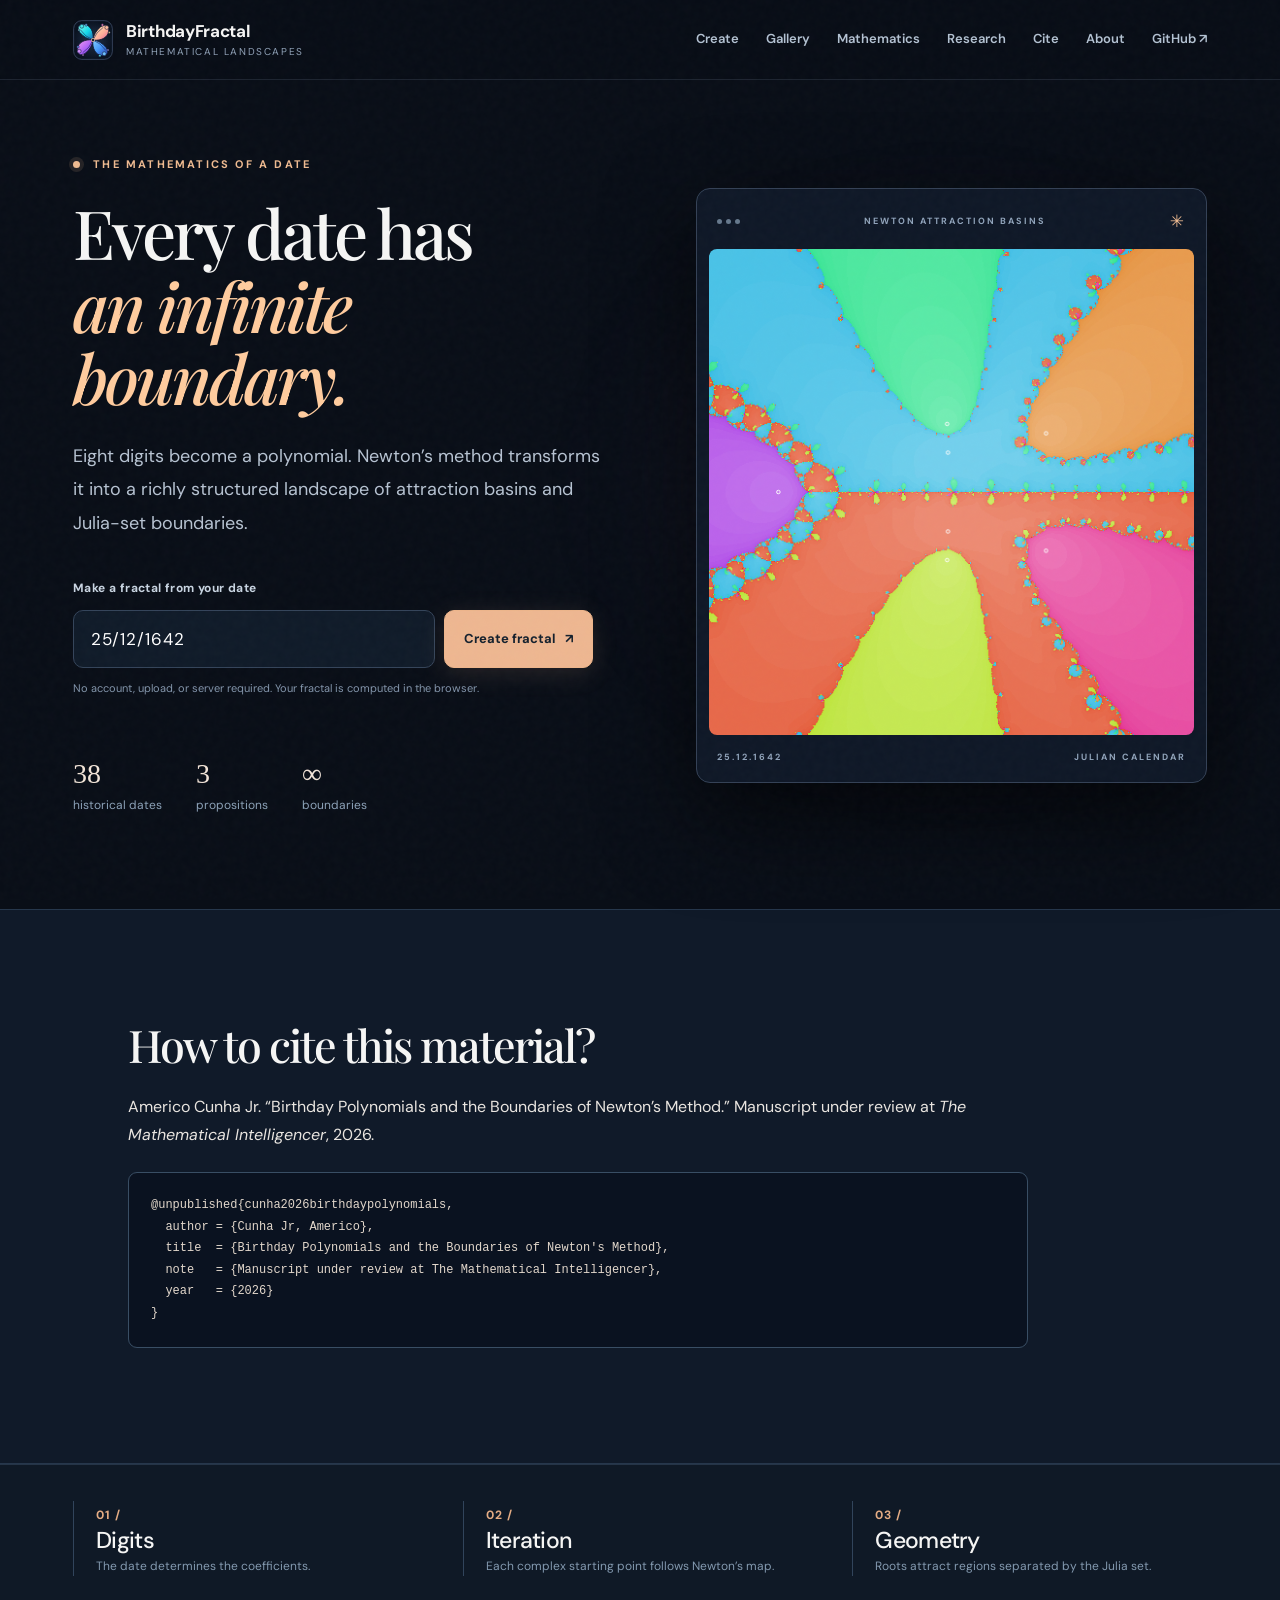
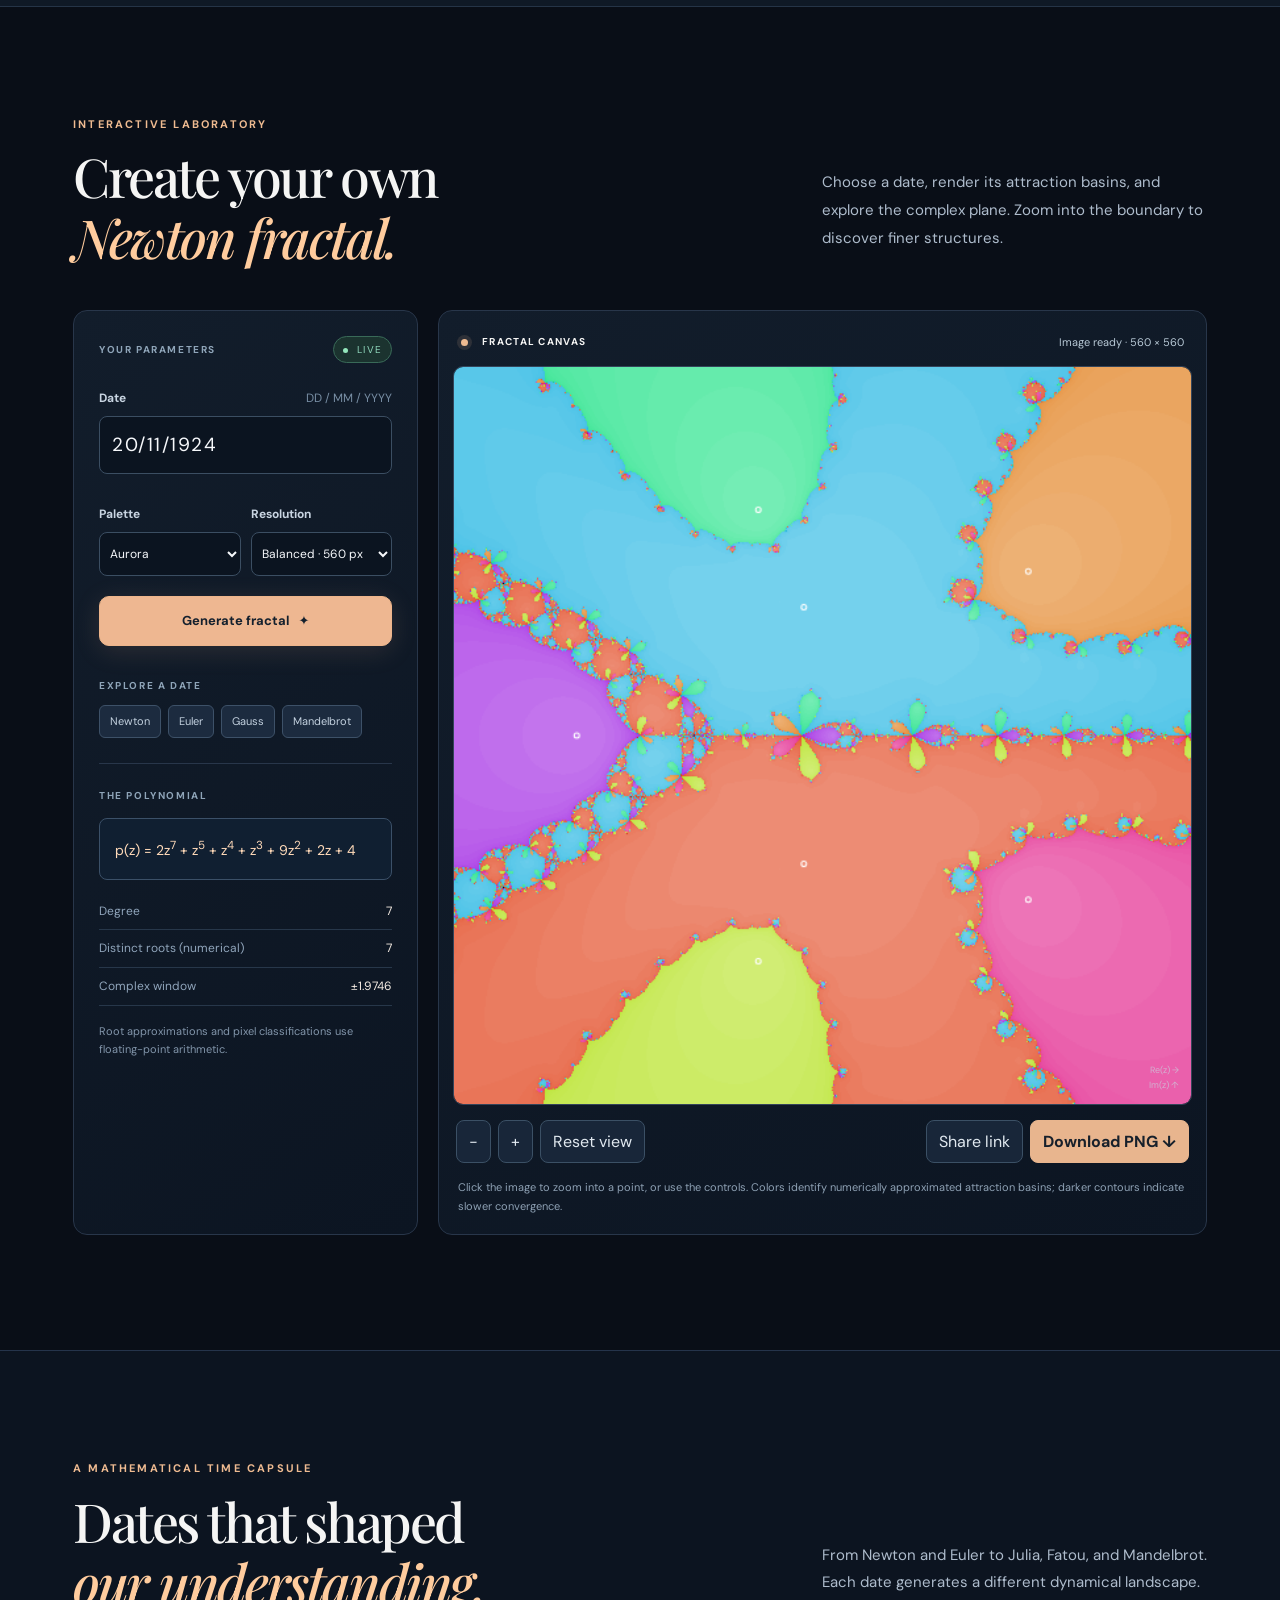
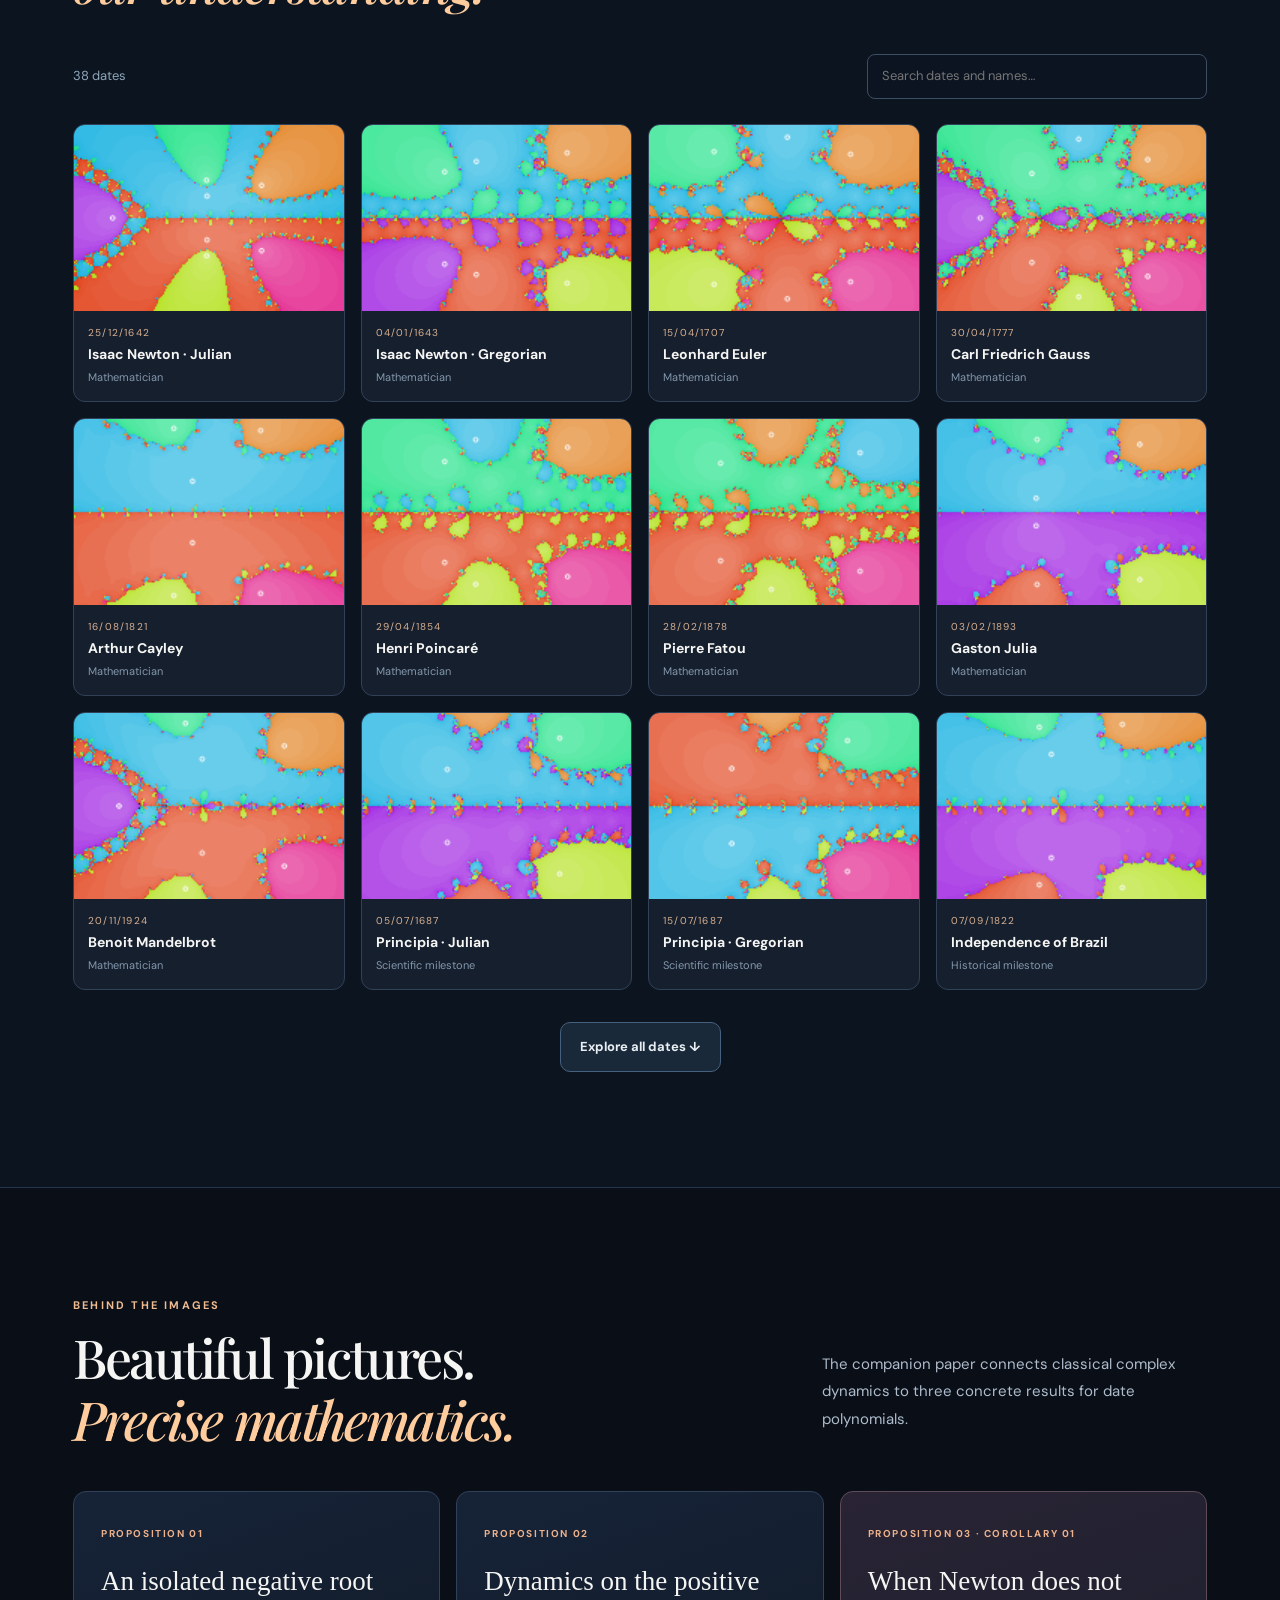
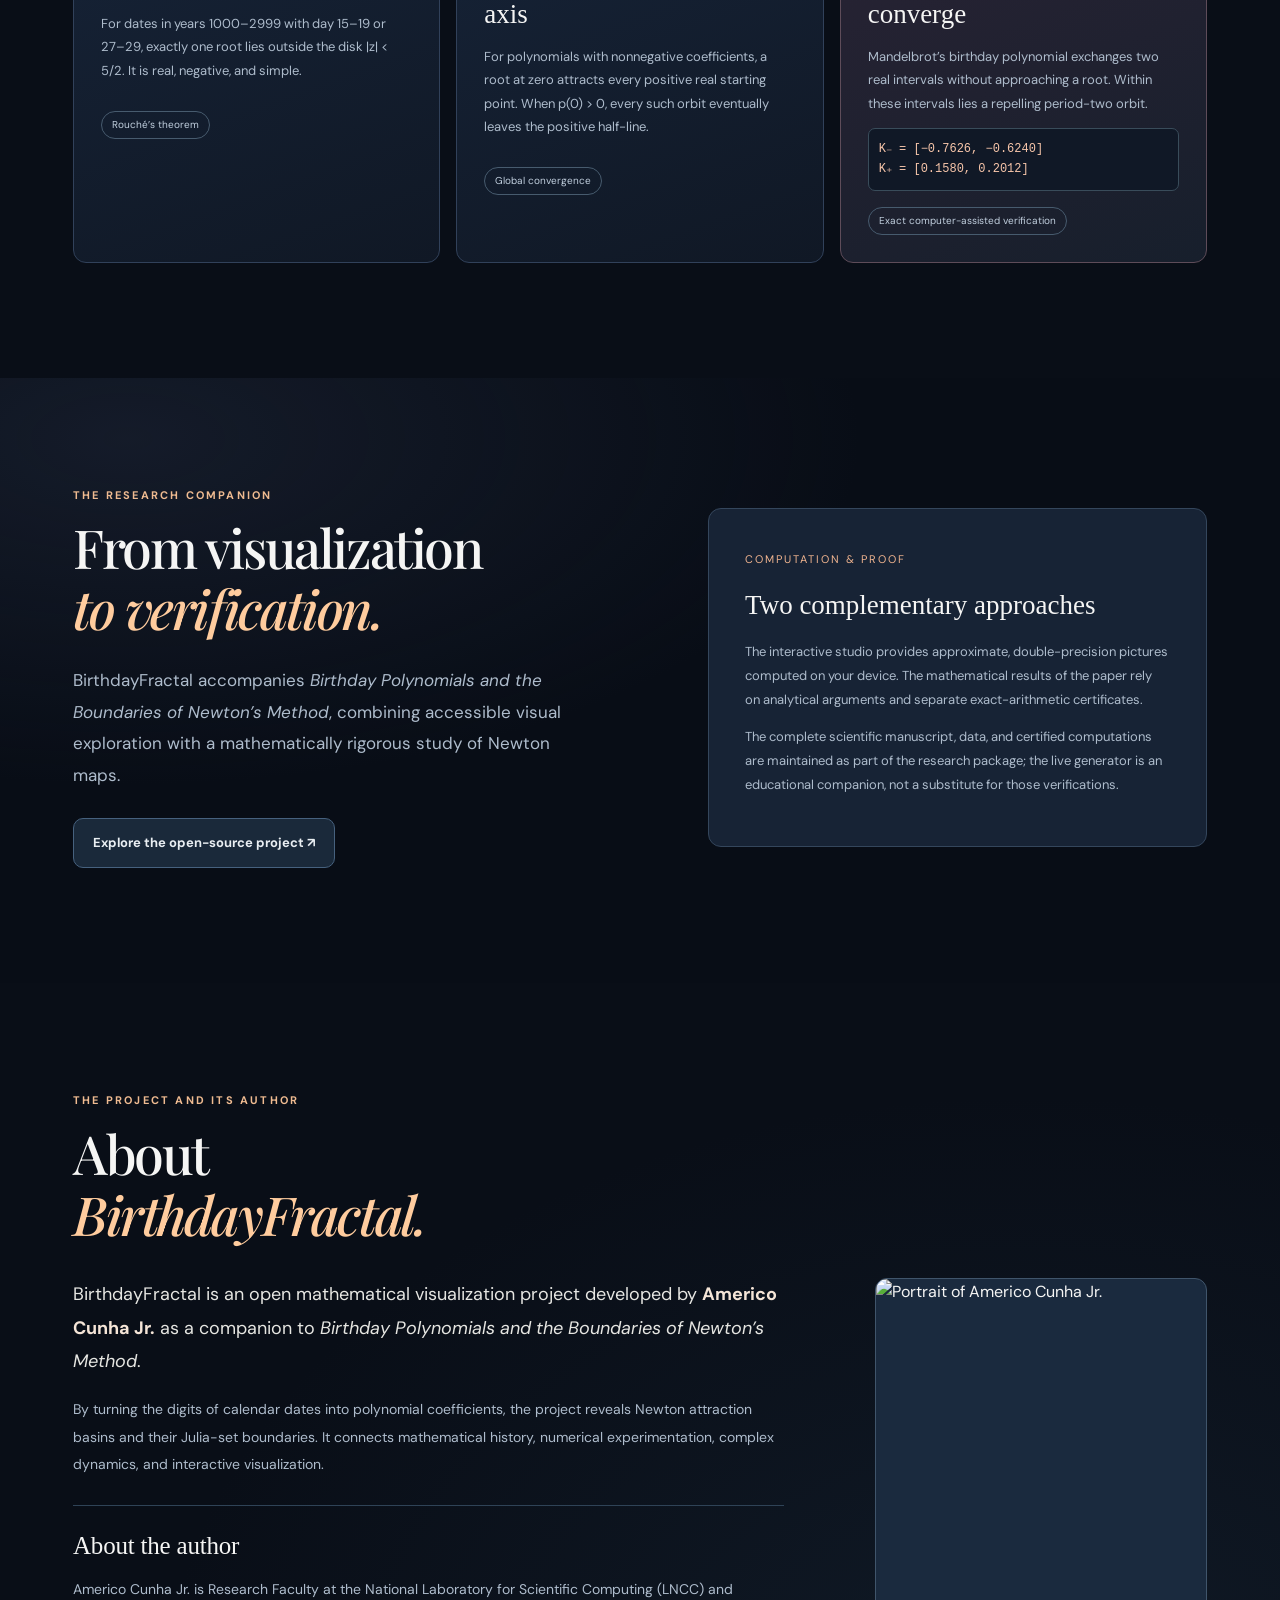
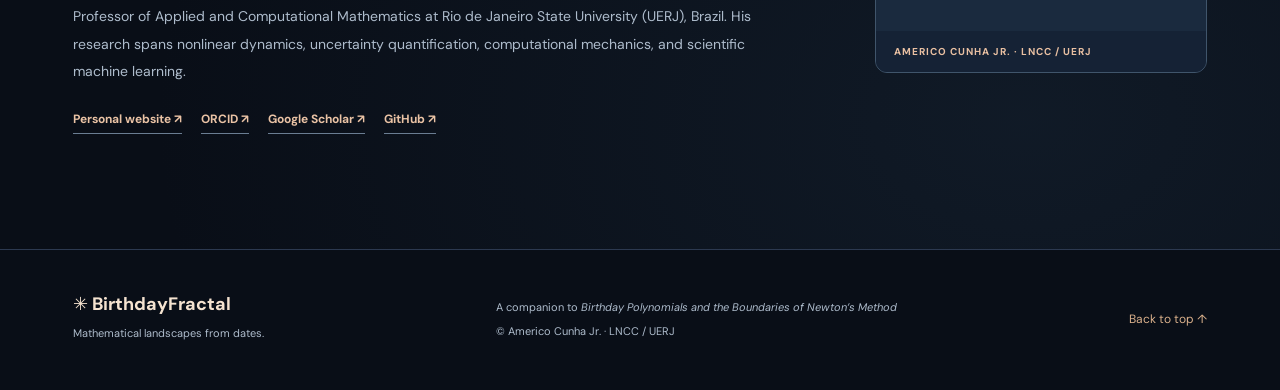
==== index.html @ e32fd0a2 "Simplify website citation to under-review manuscript and BibTeX" ====
<!doctype html>
<html lang="en"><head>
<meta charset="utf-8"><meta name="viewport" content="width=device-width,initial-scale=1">
<meta name="theme-color" content="#080d16"><meta name="description" content="Turn any date into a Newton fractal. Explore the mathematics of complex attraction basins.">
<title>BirthdayFractal — A mathematical landscape for every date</title>
<link rel="stylesheet" href="styles.css"><link rel="icon" href="favicon.svg?v=2" type="image/svg+xml">
</head><body>
<header class="site-header"><div class="container nav">
<a href="#home" class="logo"><span class="brand-symbol"><img src="favicon.svg" alt="" width="40" height="40"></span><span><strong>BirthdayFractal</strong><small>Mathematical landscapes</small></span></a>
<nav aria-label="Main navigation"><a href="#studio">Create</a><a href="#gallery">Gallery</a><a href="#mathematics">Mathematics</a><a href="#research">Research</a><a href="#cite">Cite</a><a href="#author">About</a><a href="https://github.com/americocunhajr/BirthdayFractal" target="_blank" rel="noopener">GitHub ↗</a></nav>
</div></header>
<main>
<section id="home" class="hero container">
<div class="hero-copy"><div class="eyebrow"><span class="spark"></span> THE MATHEMATICS OF A DATE</div>
<h1>Every date has<br><em>an infinite boundary.</em></h1>
<p class="intro">Eight digits become a polynomial. Newton’s method transforms it into a richly structured landscape of attraction basins and Julia-set boundaries.</p>
<form id="heroForm" class="hero-form"><label for="heroDate">Make a fractal from your date</label><div class="inputrow"><input id="heroDate" type="text" inputmode="numeric" maxlength="10" placeholder="DD/MM/YYYY" value="25/12/1642" required><button class="btn primary" type="submit">Create fractal <span aria-hidden="true">↗</span></button></div></form>
<p class="hero-notice">No account, upload, or server required. Your fractal is computed in the browser.</p>
<div class="hero-foot"><span><strong>38</strong> historical dates</span><span><strong>3</strong> propositions</span><span><strong>∞</strong> boundaries</span></div></div>
<div class="hero-visual"><div class="visual-frame"><div class="visual-top"><span class="three-dots"><i></i><i></i><i></i></span><span>NEWTON ATTRACTION BASINS</span><span class="orbit-icon">✳</span></div><canvas id="heroCanvas" width="500" height="500" aria-label="Newton fractal for 25 December 1642"></canvas><div class="visual-foot"><span>25.12.1642</span><span>JULIAN CALENDAR</span></div></div><div class="hero-halo"></div></div>
</section>
<section id="cite" class="section citation-section"><div class="container citation-container">
<h2>How to cite this material?</h2>
<p class="cite-lead">Americo Cunha Jr. “Birthday Polynomials and the Boundaries of Newton’s Method.” Manuscript under review at <cite>The Mathematical Intelligencer</cite>, 2026.</p>
<pre class="citation-code"><code>@unpublished{cunha2026birthdaypolynomials,
  author = {Cunha Jr, Americo},
  title  = {Birthday Polynomials and the Boundaries of Newton's Method},
  note   = {Manuscript under review at The Mathematical Intelligencer},
  year   = {2026}
}</code></pre>
</div></section>
<section class="numbers"><div class="container number-grid"><div><span>01 /</span><h2>Digits</h2><p>The date determines the coefficients.</p></div><div><span>02 /</span><h2>Iteration</h2><p>Each complex starting point follows Newton’s map.</p></div><div><span>03 /</span><h2>Geometry</h2><p>Roots attract regions separated by the Julia set.</p></div></div></section>
<section id="studio" class="section container"><div class="section-head"><div><p class="eyebrow">INTERACTIVE LABORATORY</p><h2>Create your own<br><em>Newton fractal.</em></h2></div><p>Choose a date, render its attraction basins, and explore the complex plane. Zoom into the boundary to discover finer structures.</p></div>
<div class="studio"><aside class="controls">
<div class="control-top"><span class="microtitle">YOUR PARAMETERS</span><span class="live-pill"><i></i> LIVE</span></div>
<form id="fractalForm"><label for="date">Date <span class="hint">DD / MM / YYYY</span></label><input id="date" name="date" type="text" inputmode="numeric" maxlength="10" value="20/11/1924" required>
<p id="dateError" class="form-error" role="alert" aria-live="polite"></p>
<div class="field-pair"><div><label for="palette">Palette</label><select id="palette"><option value="aurora">Aurora</option><option value="ember">Ember</option><option value="glacier">Glacier</option><option value="spectrum">Spectrum</option></select></div><div><label for="resolution">Resolution</label><select id="resolution"><option value="384">Quick · 384 px</option><option value="560" selected>Balanced · 560 px</option><option value="800">Fine · 800 px</option></select></div></div>
<button type="submit" class="btn primary full" id="generate">Generate fractal <span aria-hidden="true">✦</span></button></form>
<div class="quickdates"><p class="microtitle">EXPLORE A DATE</p><div class="chips"><button data-preset="25/12/1642">Newton</button><button data-preset="15/04/1707">Euler</button><button data-preset="30/04/1777">Gauss</button><button data-preset="20/11/1924">Mandelbrot</button></div></div>
<div class="parameters"><p class="microtitle">THE POLYNOMIAL</p><div id="polynomial" class="poly" aria-live="polite">p(z) = …</div><dl><div><dt>Degree</dt><dd id="degree">—</dd></div><div><dt>Distinct roots (numerical)</dt><dd id="rootCount">—</dd></div><div><dt>Complex window</dt><dd id="windowLabel">—</dd></div></dl><p class="small-label">Root approximations and pixel classifications use floating-point arithmetic.</p></div></aside>
<div class="render-side"><div class="render-toolbar"><div><span class="render-mark"></span><strong>FRACTAL CANVAS</strong></div><span id="renderStatus" role="status">Preparing image…</span></div><div class="canvas-wrap"><canvas id="fractalCanvas" width="560" height="560" aria-label="Interactive Newton fractal; click to zoom" tabindex="0"></canvas><div class="canvas-corner">Re(z) →<br>Im(z) ↑</div></div>
<div class="canvas-actions"><div><button id="zoomOut" class="action" type="button" title="Zoom out">−</button><button id="zoomIn" class="action" type="button" title="Zoom in">+</button><button id="resetView" class="action wide" type="button">Reset view</button></div><div><button id="copyLink" class="action wide" type="button">Share link</button><button id="download" class="action download" type="button">Download PNG ↓</button></div></div>
<p class="canvas-caption">Click the image to zoom into a point, or use the controls. Colors identify numerically approximated attraction basins; darker contours indicate slower convergence.</p></div></div></section>
<section id="gallery" class="section gallery-section"><div class="container"><div class="section-head"><div><p class="eyebrow">A MATHEMATICAL TIME CAPSULE</p><h2>Dates that shaped<br><em>our understanding.</em></h2></div><p>From Newton and Euler to Julia, Fatou, and Mandelbrot. Each date generates a different dynamical landscape.</p></div><div class="gallery-head"><span id="galleryCount">38 dates</span><input id="gallerySearch" type="search" placeholder="Search dates and names…" aria-label="Search gallery"></div><div id="galleryGrid" class="gallery-grid"></div><div class="center"><button class="btn outline" id="showAll" type="button">Explore all dates ↓</button></div></div></section>
<section id="mathematics" class="section container"><div class="section-head"><div><p class="eyebrow">BEHIND THE IMAGES</p><h2>Beautiful pictures.<br><em>Precise mathematics.</em></h2></div><p>The companion paper connects classical complex dynamics to three concrete results for date polynomials.</p></div>
<div class="math-grid"><article class="math-card"><span class="card-number">PROPOSITION 01</span><h3>An isolated negative root</h3><p>For dates in years 1000–2999 with day 15–19 or 27–29, exactly one root lies outside the disk |z| &lt; 5/2. It is real, negative, and simple.</p><span class="math-tag">Rouché’s theorem</span></article><article class="math-card"><span class="card-number">PROPOSITION 02</span><h3>Dynamics on the positive axis</h3><p>For polynomials with nonnegative coefficients, a root at zero attracts every positive real starting point. When p(0) &gt; 0, every such orbit eventually leaves the positive half-line.</p><span class="math-tag">Global convergence</span></article><article class="math-card emphasis"><span class="card-number">PROPOSITION 03 · COROLLARY 01</span><h3>When Newton does not converge</h3><p>Mandelbrot’s birthday polynomial exchanges two real intervals without approaching a root. Within these intervals lies a repelling period-two orbit.</p><div class="intervals">K₋ = [−0.7626, −0.6240]<br>K₊ = [0.1580, 0.2012]</div><span class="math-tag">Exact computer-assisted verification</span></article></div></section>
<section id="research" class="section research-section"><div class="container research-grid"><div><p class="eyebrow">THE RESEARCH COMPANION</p><h2>From visualization<br><em>to verification.</em></h2><p class="research-lead">BirthdayFractal accompanies <cite>Birthday Polynomials and the Boundaries of Newton’s Method</cite>, combining accessible visual exploration with a mathematically rigorous study of Newton maps.</p><a class="btn outline" href="https://github.com/americocunhajr/BirthdayFractal" target="_blank" rel="noopener">Explore the open-source project ↗</a></div><div class="research-note"><span>COMPUTATION & PROOF</span><h3>Two complementary approaches</h3><p>The interactive studio provides approximate, double-precision pictures computed on your device. The mathematical results of the paper rely on analytical arguments and separate exact-arithmetic certificates.</p><p>The complete scientific manuscript, data, and certified computations are maintained as part of the research package; the live generator is an educational companion, not a substitute for those verifications.</p></div></div></section>


<section id="author" class="section about-section"><div class="container">
<p class="eyebrow">THE PROJECT AND ITS AUTHOR</p><h2>About<br><em>BirthdayFractal.</em></h2>
<div class="about-layout"><div class="about-text">
<p class="about-lead">BirthdayFractal is an open mathematical visualization project developed by <strong>Americo Cunha Jr.</strong> as a companion to <cite>Birthday Polynomials and the Boundaries of Newton’s Method</cite>.</p>
<p>By turning the digits of calendar dates into polynomial coefficients, the project reveals Newton attraction basins and their Julia-set boundaries. It connects mathematical history, numerical experimentation, complex dynamics, and interactive visualization.</p>
<div class="about-divider"></div><h3>About the author</h3>
<p>Americo Cunha Jr. is Research Faculty at the National Laboratory for Scientific Computing (LNCC) and Professor of Applied and Computational Mathematics at Rio de Janeiro State University (UERJ), Brazil. His research spans nonlinear dynamics, uncertainty quantification, computational mechanics, and scientific machine learning.</p>
<nav class="about-links" aria-label="Academic profiles">
<a href="https://americocunha.org/" target="_blank" rel="noopener">Personal website ↗</a>
<a href="https://orcid.org/0000-0002-8342-0363" target="_blank" rel="noopener">ORCID ↗</a>
<a href="https://scholar.google.com/citations?user=4r36RpoAAAAJ" target="_blank" rel="noopener">Google Scholar ↗</a>
<a href="https://github.com/americocunhajr" target="_blank" rel="noopener">GitHub ↗</a>
</nav></div>
<aside class="about-portrait"><img src="https://americocunha.org/images/americo.jpg" width="460" height="490" loading="lazy" alt="Portrait of Americo Cunha Jr."><span>AMERICO CUNHA JR. · LNCC / UERJ</span></aside>
</div></div></section>
</main><footer><div class="container footer-grid"><div><div class="footer-logo">✳ BirthdayFractal</div><p>Mathematical landscapes from dates.</p></div><div><p>A companion to <cite>Birthday Polynomials and the Boundaries of Newton’s Method</cite></p><p>© Americo Cunha Jr. · LNCC / UERJ</p></div><a href="#home" class="back-to-top">Back to top ↑</a></div></footer>
<script src="app.js" defer></script></body></html>
---- styles.css ----
@import url('https://fonts.googleapis.com/css2?family=DM+Sans:wght@400;500;600;700&family=Playfair+Display:ital,wght@0,500;0,600;1,500&display=swap');
:root{color-scheme:dark;--bg:#090e17;--panel:#101927;--panel2:#131f30;--text:#f5f5f4;--soft:#aebccc;--muted:#778a9c;--line:#28364a;--accent:#efbb91;--jade:#a0dccd}*{box-sizing:border-box}html{scroll-behavior:smooth;scroll-padding-top:85px}body{margin:0;background:var(--bg);color:var(--text);font-family:'DM Sans',system-ui,-apple-system,sans-serif;line-height:1.57}body:before{content:'';position:fixed;inset:0;pointer-events:none;opacity:.12;background-image:url("data:image/svg+xml,%3Csvg viewBox='0 0 180 180' xmlns='http://www.w3.org/2000/svg'%3E%3Cfilter id='n'%3E%3CfeTurbulence type='fractalNoise' baseFrequency='.7' numOctaves='3' stitchTiles='stitch'/%3E%3C/filter%3E%3Crect width='100%25' height='100%25' filter='url(%23n)' opacity='.2'/%3E%3C/svg%3E");z-index:10}a{color:inherit;text-decoration:none}button,input,select{font:inherit}button{cursor:pointer}button:focus-visible,a:focus-visible,input:focus-visible,select:focus-visible,canvas:focus-visible{outline:2px solid var(--accent);outline-offset:3px}.container{max-width:1190px;margin:auto;padding:0 28px}.site-header{position:sticky;top:0;z-index:9;border-bottom:1px solid rgba(169,196,220,.13);background:rgba(9,14,23,.92);backdrop-filter:blur(16px)}.nav{height:79px;display:flex;align-items:center;justify-content:space-between;gap:30px}.logo{display:flex;align-items:center;gap:13px;line-height:1.2}.logo strong{font-size:17px;letter-spacing:-.3px}.logo small{display:block;font-size:10px;text-transform:uppercase;letter-spacing:1.6px;color:#90a2b7;margin-top:5px}.brand-symbol{display:grid;place-items:center;width:39px;height:39px;border:1px solid #516073;border-radius:10px;color:var(--accent);font-family:Georgia,serif;font-size:29px;font-weight:700;background:#192436}.nav nav{display:flex;gap:27px;font-size:13px;font-weight:600;color:#b4c3d3}.nav nav a:hover,.back-to-top:hover{color:var(--accent)}h1,h2,h3,p{margin-top:0}h1,h2{font-family:'Playfair Display',Georgia,serif;font-weight:500;letter-spacing:-.045em}h1{font-size:clamp(3.45rem,5.3vw,5.8rem);line-height:1.07;margin:23px 0 26px}h2{font-size:clamp(2.5rem,4.2vw,4.35rem);line-height:1.14;margin:12px 0 0}h1 em,h2 em{font-weight:500;color:#ffcc9e}p{color:var(--soft)}.eyebrow{font-size:11px;letter-spacing:2.2px;font-weight:700;color:var(--accent)}.spark,.render-mark{display:inline-block;background:var(--accent);height:7px;width:7px;border-radius:50%;margin-right:8px;box-shadow:0 0 0 4px rgba(239,187,145,.12)}.hero{display:grid;grid-template-columns:1.02fr .98fr;gap:8%;align-items:center;min-height:715px;padding-top:76px;padding-bottom:95px}.hero-copy{position:relative;z-index:2}.intro{max-width:550px;font-size:18px;line-height:1.85;color:#b7c3d2}.hero-form{margin-top:39px;max-width:520px}.hero-form label{display:block;font-size:12px;font-weight:700;letter-spacing:.4px;margin-bottom:12px}.inputrow{display:flex;gap:9px}.inputrow input{flex:1;min-width:0;background:#101b29;border:1px solid #34445a;border-radius:10px;padding:15px 17px;color:white;letter-spacing:1px;font-size:17px}.btn{display:inline-flex;align-items:center;justify-content:center;gap:10px;border-radius:10px;padding:14px 19px;border:1px solid #5b7188;font-weight:700;font-size:13px;transition:transform .15s,background .15s}.btn:hover{transform:translateY(-2px)}.primary{background:#eeb791;color:#14202d;border-color:#edb58b;box-shadow:0 5px 27px #eeb79122}.primary:hover{background:#ffd0ad}.outline{background:#1a293a;color:#e9eef2;border-color:#46617e}.outline:hover{background:#253a50}.hero-notice{font-size:11px;margin-top:12px;color:#8395ab}.hero-foot{display:flex;gap:34px;margin-top:54px;color:#8ca2b8;font-size:12px}.hero-foot strong{display:block;font-family:Georgia,serif;font-size:28px;color:#f2e4d8;font-weight:400}.hero-visual{position:relative;padding:10px 0}.visual-frame{position:relative;z-index:1;border:1px solid #344156;box-shadow:0 32px 90px #0009;background:#0f1827;border-radius:14px;padding:12px}.visual-top,.visual-foot{display:flex;justify-content:space-between;align-items:center;font-size:9px;font-weight:700;letter-spacing:2px;color:#91a4bb;padding:7px 8px 15px}.visual-foot{padding:15px 8px 6px}.visual-frame canvas{display:block;width:100%;height:auto;aspect-ratio:1;border-radius:8px;background:#0b1220}.hero-halo{position:absolute;z-index:0;inset:10% -12%;filter:blur(85px);background:radial-gradient(ellipse,#a064a940,transparent 65%)}.three-dots{display:flex;gap:4px}.three-dots i{display:block;width:5px;height:5px;border-radius:50%;background:#66798d}.orbit-icon{font-size:17px;color:var(--accent)}.numbers{background:#0f1926;border-top:1px solid #253447;border-bottom:1px solid #253447}.number-grid{display:grid;grid-template-columns:repeat(3,1fr);gap:35px;padding-top:36px;padding-bottom:30px}.number-grid>div{border-left:1px solid #31445b;padding-left:22px}.number-grid span{font-size:12px;color:#e4ac84;font-weight:700;letter-spacing:1px}.number-grid h2{font-family:'DM Sans',sans-serif;font-size:23px;letter-spacing:-.7px;margin:1px 0 4px}.number-grid p{font-size:12px;margin:0;color:#8399af}.section{padding-top:109px;padding-bottom:115px}.section-head{display:flex;align-items:end;justify-content:space-between;gap:40px;margin-bottom:42px}.section-head>p{font-size:15px;max-width:385px;line-height:1.85}.studio{display:grid;grid-template-columns:345px 1fr;gap:20px}.controls,.render-side{border:1px solid var(--line);border-radius:14px;background:linear-gradient(145deg,#121d2b,#0c1522);min-width:0}.controls{padding:25px}.control-top,.render-toolbar,.gallery-head{display:flex;justify-content:space-between;align-items:center;gap:12px}.control-top{margin-bottom:26px}.microtitle,.card-number{font-size:10px;letter-spacing:1.6px;color:#8fa5b9;font-weight:700}.live-pill{font-size:10px;letter-spacing:1.2px;color:#90d8bd;background:#1b332f;border:1px solid #396a58;padding:5px 9px;border-radius:22px}.live-pill i{display:inline-block;width:5px;height:5px;background:#94e7bc;border-radius:50%;margin-right:5px}label{display:block;margin-bottom:8px;font-size:12px;font-weight:700;color:#c9d5e2}.hint{float:right;color:#788ea4;font-weight:400}#date,.field-pair select,.gallery-head input{width:100%;background:#0b1420;border:1px solid #3b4e62;border-radius:8px;padding:13px 12px;color:#f6f8fb}#date{font-size:19px;letter-spacing:1.5px}.field-pair{display:grid;grid-template-columns:1fr 1fr;gap:10px;margin:20px 0}.field-pair select{font-size:12px;padding:12px 6px}.form-error{color:#ffab9e;font-size:11px;margin:8px 0;min-height:3px}.full{width:100%}.quickdates{margin:32px 0 25px}.chips{display:flex;flex-wrap:wrap;gap:7px;margin-top:11px}.chips button{font-size:11px;border-radius:6px;border:1px solid #3d5168;background:#1c2b3f;color:#c3d1df;padding:7px 10px}.chips button:hover{background:#304661}.parameters{padding-top:24px;border-top:1px solid var(--line)}.poly{overflow-wrap:anywhere;margin:14px 0 13px;padding:15px;background:#101f31;border:1px solid #3b5068;border-radius:8px;color:#ffdab9;line-height:2;font-size:14px}.parameters dl{margin:0}.parameters dl div{display:flex;justify-content:space-between;gap:10px;border-bottom:1px solid #27374a;padding:9px 0;font-size:12px}.parameters dt{color:#90a5bb}.parameters dd{margin:0;color:#f4ebe2;text-align:right}.small-label{margin-top:16px;font-size:11px;line-height:1.65;color:#8295aa}.render-side{padding:14px}.render-toolbar{padding:9px 8px 15px;font-size:10px;letter-spacing:1.3px}.render-toolbar>div{display:flex;align-items:center;gap:6px}.render-toolbar #renderStatus{font-size:11px;letter-spacing:0;color:#b7c8d5}.canvas-wrap{position:relative;background:#07111d;border:1px solid #34445a;border-radius:10px;overflow:hidden}.canvas-wrap canvas{display:block;width:100%;height:auto;cursor:zoom-in;background:#07111d}.canvas-corner{pointer-events:none;position:absolute;bottom:12px;right:12px;font-size:9px;color:#c9d7e2a8;text-align:right;line-height:1.6}.canvas-actions{display:flex;justify-content:space-between;gap:10px;padding:15px 3px}.canvas-actions>div{display:flex;gap:7px}.action{border:1px solid #3b5065;border-radius:8px;background:#182639;color:#e1e9f0;min-width:34px;padding:8px 12px}.action:hover{background:#293e54}.action.download{background:#e8b58e;color:#17202b;border-color:#e8b58e;font-weight:700}.canvas-caption{margin:0 5px 5px;font-size:11px;line-height:1.7;color:#8ea1b4}.gallery-section{background:#0c1420;border-top:1px solid #25344b;border-bottom:1px solid #25344b}.gallery-head{margin:0 0 25px;font-size:13px;color:#8fa6ba}.gallery-head input{max-width:340px;padding:11px 14px}.gallery-grid{display:grid;grid-template-columns:repeat(4,1fr);gap:16px}.gallery-card{display:block;text-align:left;border:1px solid #314258;border-radius:12px;overflow:hidden;background:#151f2d;color:inherit;padding:0;transition:transform .15s,border-color .15s;width:100%}.gallery-card:hover{transform:translateY(-3px);border-color:#7b90a7}.gallery-card canvas{display:block;width:100%;aspect-ratio:1.45;object-fit:cover;background:#162439}.card-copy{padding:14px}.card-copy small{display:block;font-size:10px;letter-spacing:1.2px;color:#dbb292;margin-bottom:5px}.card-copy strong{display:block;font-size:14px;line-height:1.3}.card-copy span{display:block;color:#8497ac;font-size:11px;margin-top:6px}.center{text-align:center;margin-top:32px}.math-grid{display:grid;grid-template-columns:repeat(3,1fr);gap:16px}.math-card{border:1px solid #31415a;border-radius:13px;padding:27px;background:linear-gradient(160deg,#162337,#101825);min-height:310px}.math-card h3{font-family:Georgia,serif;font-weight:400;font-size:27px;line-height:1.22;margin:21px 0 14px}.math-card p{font-size:13px;line-height:1.8}.math-card.emphasis{background:linear-gradient(160deg,#292334,#171f2c);border-color:#5e4c59}.card-number{color:#edb18b}.math-tag{display:inline-block;margin-top:16px;border:1px solid #475b6e;border-radius:20px;padding:5px 10px;font-size:10px;color:#c2d0df}.intervals{font-family:monospace;font-size:12px;background:#101826;border:1px solid #394c5a;border-radius:7px;padding:10px;color:#f8c6aa;line-height:1.7}.research-section{background:radial-gradient(ellipse at 10% 10%,#27304666,transparent 45%),#080d16}.research-grid{display:grid;grid-template-columns:1fr 1fr;gap:12%;align-items:center}.research-lead{font-size:17px;line-height:1.85;margin:27px 0}.research-note{background:#172335;border:1px solid #34465c;padding:36px;border-radius:13px}.research-note>span{color:#f0b48f;font-size:11px;letter-spacing:2px}.research-note h3{font-family:Georgia,serif;font-size:27px;font-weight:400;margin:14px 0}.research-note p{font-size:13px;line-height:1.85}footer{border-top:1px solid #2c3950;padding:40px 0;color:#879ab0}.footer-grid{display:flex;align-items:center;justify-content:space-between;gap:30px}.footer-logo{font-size:18px;color:#f5e3d0;font-weight:700}.footer-grid p{font-size:11px;margin:7px 0}.back-to-top{font-size:12px;color:#dbb18c;white-space:nowrap}@media(max-width:950px){.hero{grid-template-columns:1fr 1fr;gap:25px;min-height:610px}.hero-foot{gap:18px}.gallery-grid{grid-template-columns:repeat(3,1fr)}.studio{grid-template-columns:310px 1fr}.nav nav{gap:15px}.nav nav a{font-size:11px}}@media(max-width:720px){.container{padding:0 19px}.nav{height:70px}.nav nav{gap:13px}.nav nav a{display:none}.nav nav a:nth-child(2),.nav nav a:nth-child(5){display:inline-block}.hero{display:flex;flex-direction:column;align-items:stretch;padding-top:56px;padding-bottom:70px;gap:34px}.hero h1{font-size:clamp(2.85rem,10vw,4.2rem)}.hero-foot{margin-top:30px}.hero-visual{max-width:460px;width:100%;margin:auto}.inputrow{flex-direction:column}.inputrow .btn{width:100%}.number-grid{gap:10px}.number-grid>div{padding-left:10px}.number-grid h2{font-size:17px}.number-grid p{font-size:10px}.section{padding-top:71px;padding-bottom:78px}.section-head{display:block}.section-head>p{margin-top:20px}.studio{grid-template-columns:1fr}.gallery-grid{grid-template-columns:repeat(2,1fr)}.math-grid{grid-template-columns:1fr}.research-grid{grid-template-columns:1fr;gap:30px}.gallery-head{align-items:stretch;flex-direction:column}.gallery-head input{max-width:none}.footer-grid{flex-wrap:wrap}.canvas-actions{flex-wrap:wrap}.canvas-actions>div{flex-wrap:wrap}}@media(max-width:420px){.gallery-grid{gap:8px}.card-copy{padding:10px}.card-copy strong{font-size:12px}.canvas-actions{gap:7px}.action{padding:7px 9px}.hero-foot{gap:12px}.hero-foot strong{font-size:23px}}
/* Fractal basin emblem shared by browser tab and website header. */
.brand-symbol{border:0;background:transparent;box-shadow:none;padding:0;display:block;width:40px;height:40px}.brand-symbol img{display:block;width:40px;height:40px;object-fit:contain}


/* Minimal manuscript citation, consistent with NeuralMath. */
.citation-section{background:#101a29;border-top:1px solid #26374c;border-bottom:1px solid #26374c}
.citation-container{max-width:1080px}
.citation-section h2{font-size:clamp(2rem,3.5vw,3.1rem);margin:0 0 22px}
.cite-lead{font-size:16px;color:#e9e5e0;line-height:1.8;max-width:900px;margin:0 0 22px}
.citation-code{max-width:900px;margin:0;border:1px solid #394e64;border-radius:9px;padding:22px;background:#0a1220;color:#e2d7cb;overflow:auto;font:12px/1.8 ui-monospace,SFMono-Regular,Consolas,monospace}
.citation-code code{font:inherit;white-space:pre}
.about-section{background:radial-gradient(ellipse at 80% 85%,#21364b4d,transparent 60%),#090e17}
.about-section h2{margin-bottom:34px}
.about-layout{display:grid;grid-template-columns:minmax(0,1.5fr) minmax(210px,.7fr);gap:8%;align-items:start}
.about-lead{font-size:18px;line-height:1.85;color:#e6e6e2}.about-text>p:not(.about-lead){font-size:14px;line-height:1.95}
.about-text strong{color:#f5e5d7}.about-divider{height:1px;background:#2f4357;margin:27px 0 25px}
.about-text h3{font:500 25px/1.2 Georgia,serif;letter-spacing:-.2px;margin:0 0 15px}
.about-links{display:flex;flex-wrap:wrap;gap:12px 19px;margin-top:25px}.about-links a{color:#eac3a5;font-size:12px;font-weight:700;border-bottom:1px solid #6a7d92;padding-bottom:4px}
.about-links a:hover{color:#fff}
.about-portrait{border:1px solid #40556b;border-radius:12px;overflow:hidden;background:#1a2a3e}
.about-portrait img{display:block;width:100%;height:auto;min-height:280px;max-height:390px;object-fit:cover;object-position:center}
.about-portrait span{display:block;padding:13px 18px;font-size:10px;letter-spacing:1px;color:#e9c0a2;background:#152235;font-weight:700}
@media(max-width:720px){.cite-lead{font-size:17px}.cite-secondary{align-items:flex-start;flex-direction:column}.about-layout{grid-template-columns:1fr}.about-portrait{max-width:340px}.citation-code{font-size:11px;padding:15px}.citation-section,.about-section{padding-top:70px;padding-bottom:78px}}
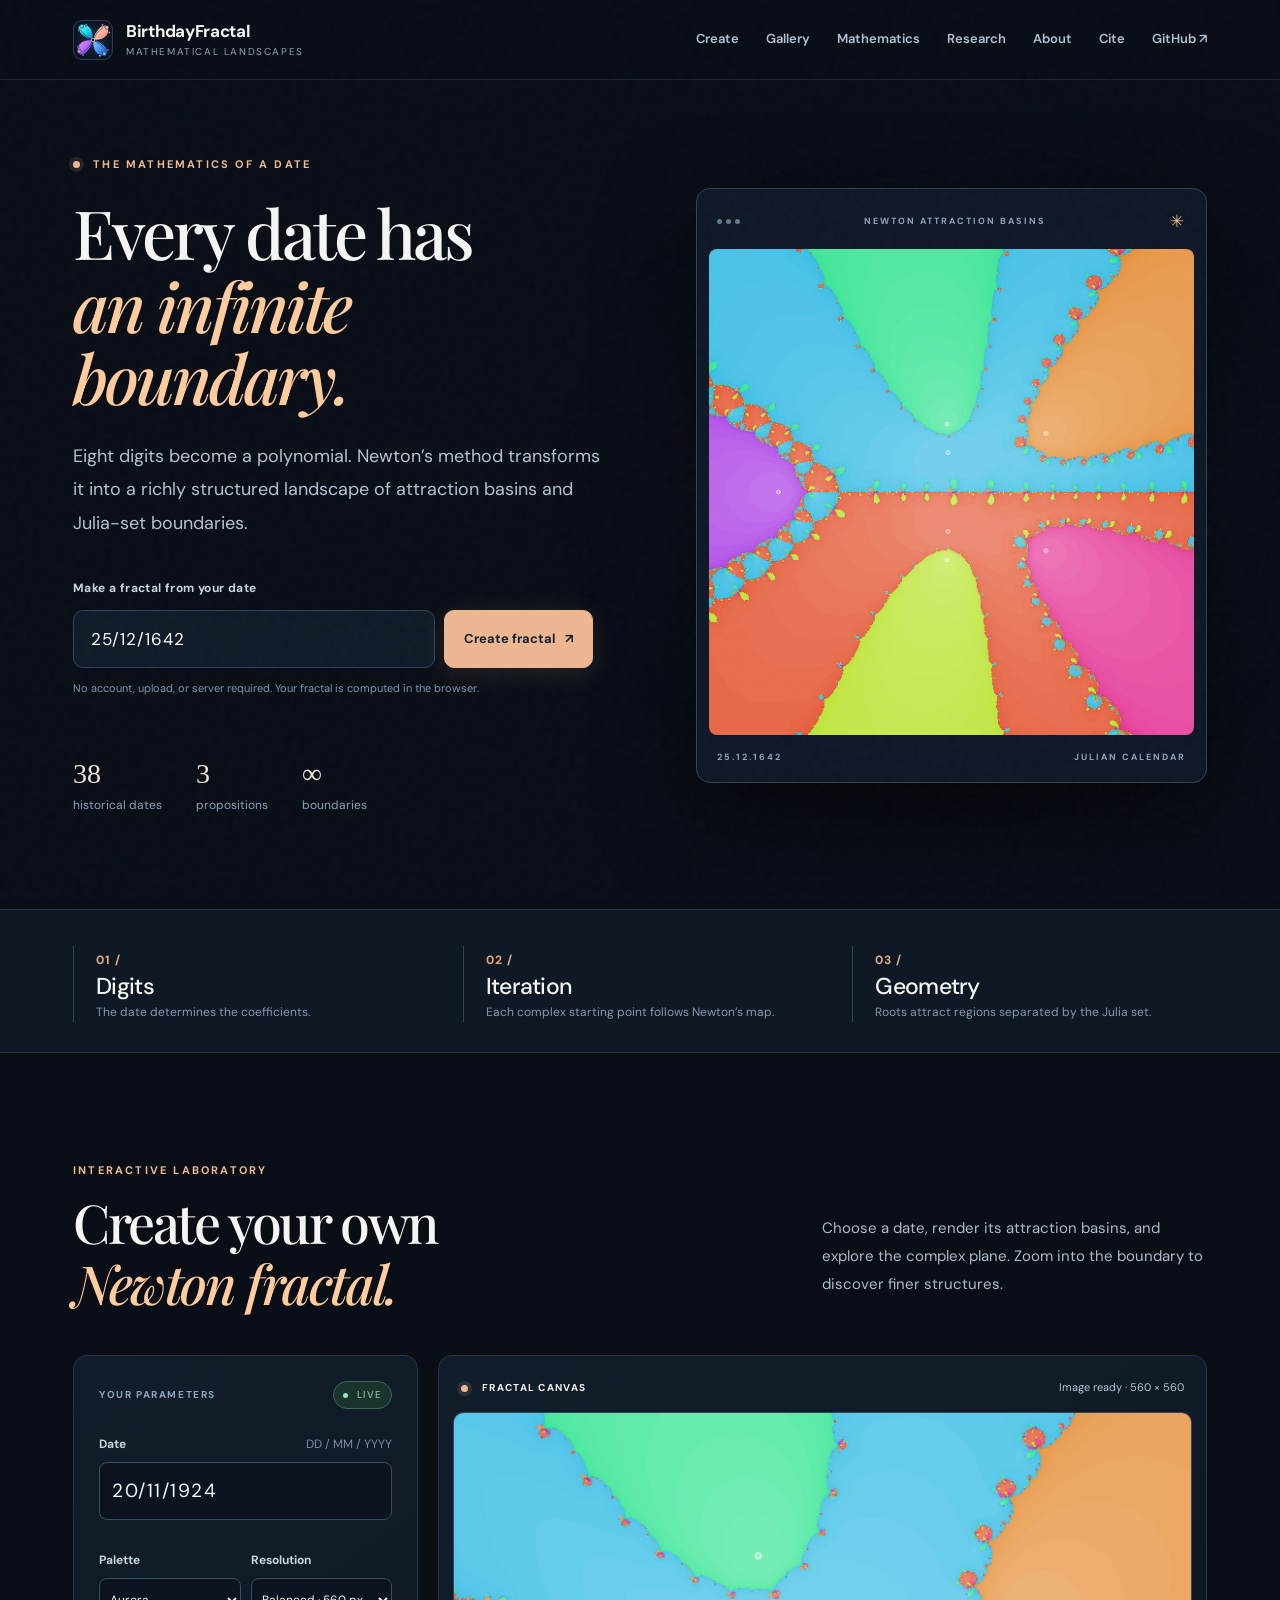
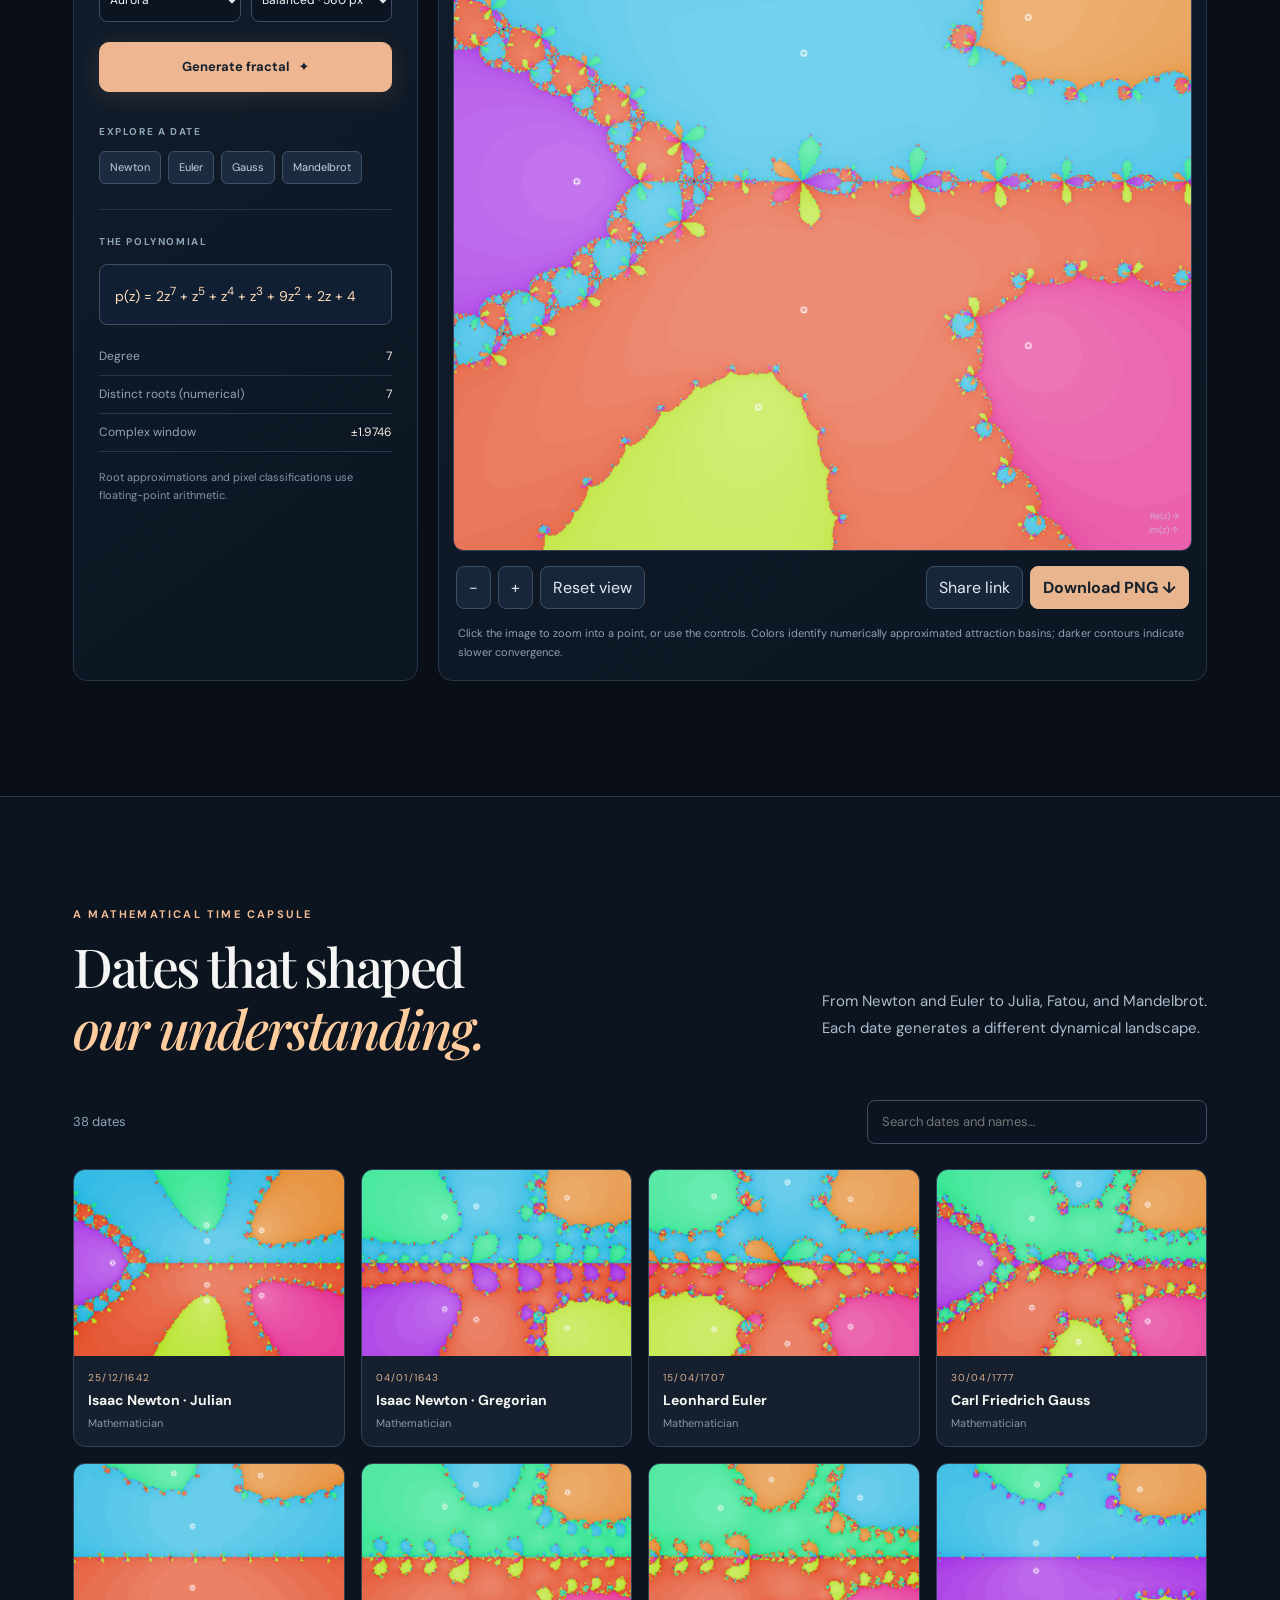
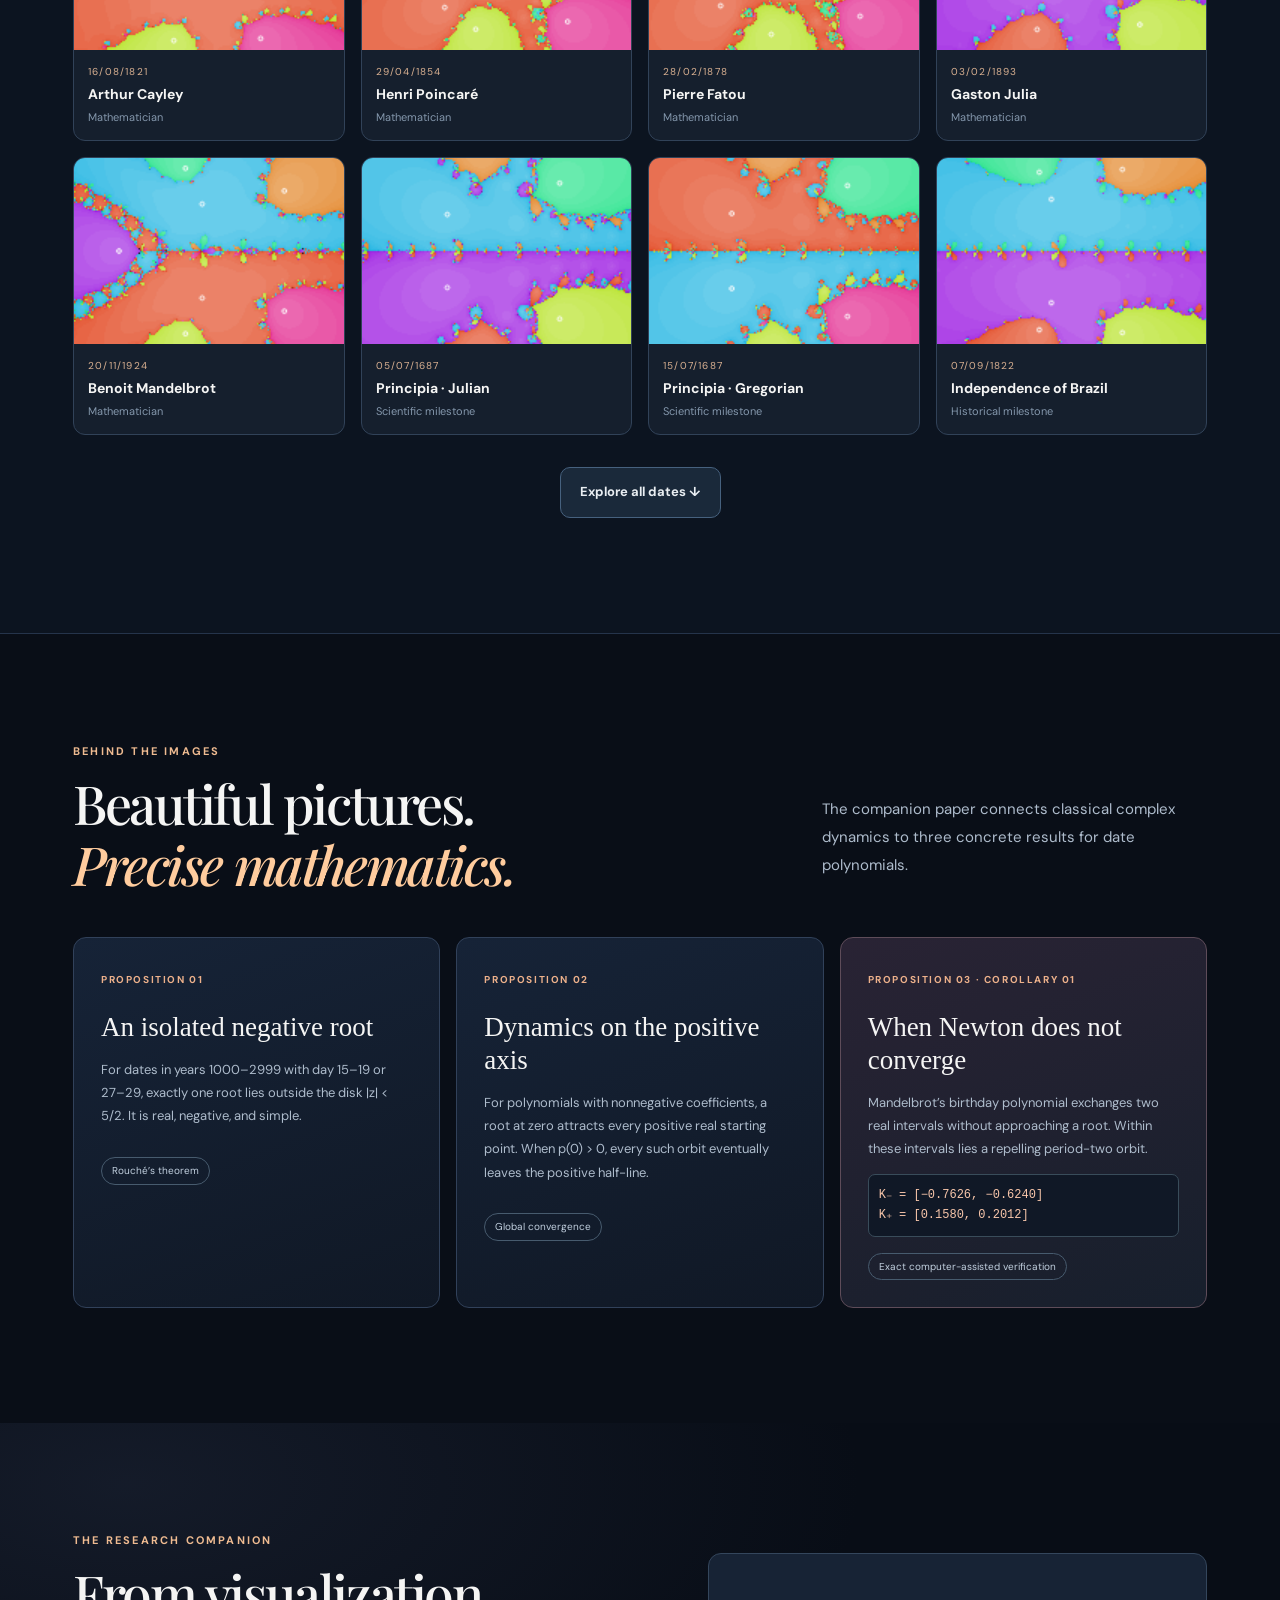
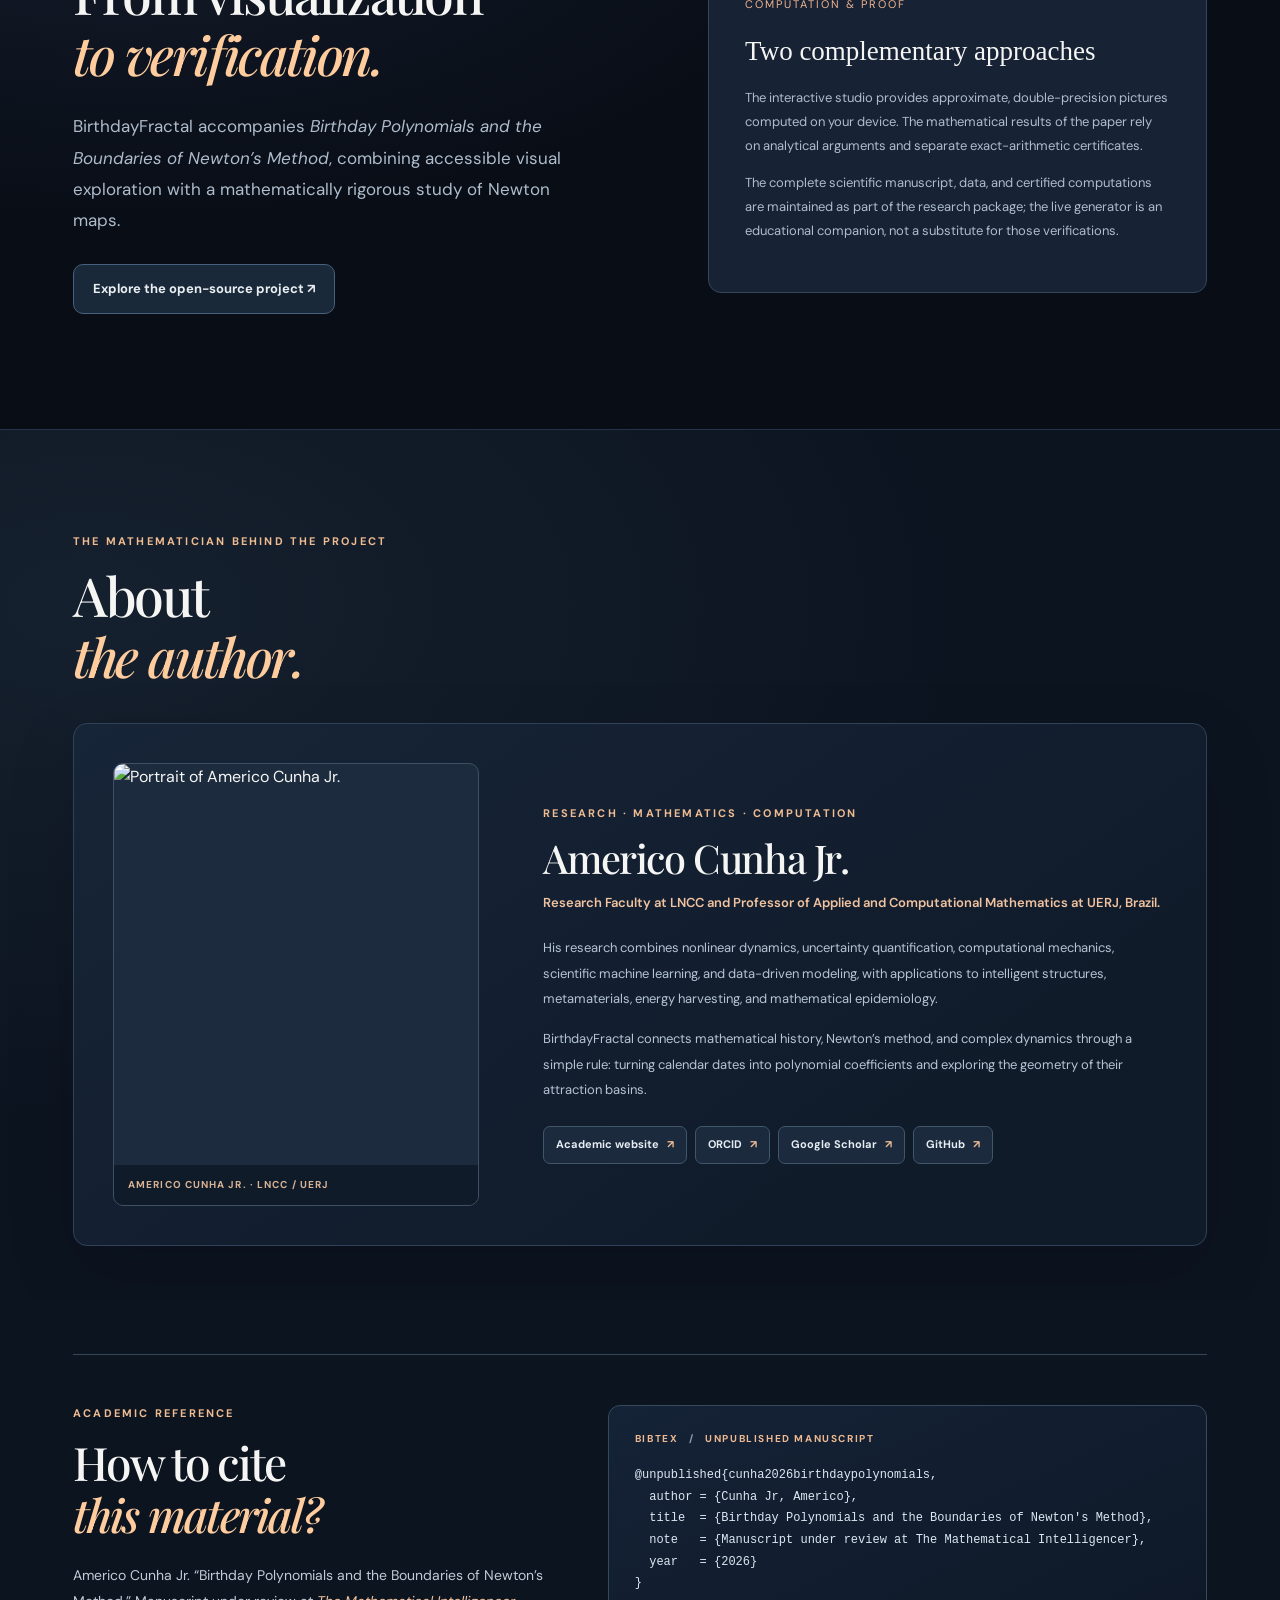
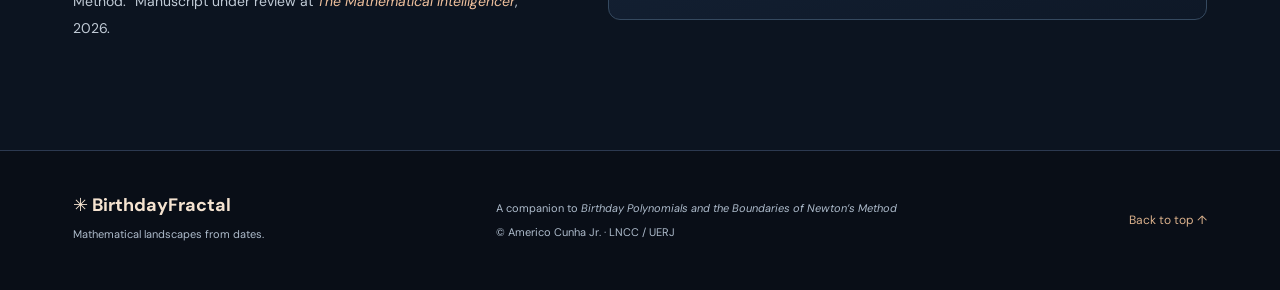
==== commit 1e9876ae: "Redesign closing author and citation sections to match dark website" ====
--- a/index.html
+++ b/index.html
@@ -7,7 +7,7 @@
 </head><body>
 <header class="site-header"><div class="container nav">
 <a href="#home" class="logo"><span class="brand-symbol"><img src="favicon.svg" alt="" width="40" height="40"></span><span><strong>BirthdayFractal</strong><small>Mathematical landscapes</small></span></a>
-<nav aria-label="Main navigation"><a href="#studio">Create</a><a href="#gallery">Gallery</a><a href="#mathematics">Mathematics</a><a href="#research">Research</a><a href="#cite">Cite</a><a href="#author">About</a><a href="https://github.com/americocunhajr/BirthdayFractal" target="_blank" rel="noopener">GitHub ↗</a></nav>
+<nav aria-label="Main navigation"><a href="#studio">Create</a><a href="#gallery">Gallery</a><a href="#mathematics">Mathematics</a><a href="#research">Research</a><a href="#author">About</a><a href="#cite">Cite</a><a href="https://github.com/americocunhajr/BirthdayFractal" target="_blank" rel="noopener">GitHub ↗</a></nav>
 </div></header>
 <main>
 <section id="home" class="hero container">
@@ -19,16 +19,7 @@
 <div class="hero-foot"><span><strong>38</strong> historical dates</span><span><strong>3</strong> propositions</span><span><strong>∞</strong> boundaries</span></div></div>
 <div class="hero-visual"><div class="visual-frame"><div class="visual-top"><span class="three-dots"><i></i><i></i><i></i></span><span>NEWTON ATTRACTION BASINS</span><span class="orbit-icon">✳</span></div><canvas id="heroCanvas" width="500" height="500" aria-label="Newton fractal for 25 December 1642"></canvas><div class="visual-foot"><span>25.12.1642</span><span>JULIAN CALENDAR</span></div></div><div class="hero-halo"></div></div>
 </section>
-<section id="cite" class="section citation-section"><div class="container citation-container">
-<h2>How to cite this material?</h2>
-<p class="cite-lead">Americo Cunha Jr. “Birthday Polynomials and the Boundaries of Newton’s Method.” Manuscript under review at <cite>The Mathematical Intelligencer</cite>, 2026.</p>
-<pre class="citation-code"><code>@unpublished{cunha2026birthdaypolynomials,
-  author = {Cunha Jr, Americo},
-  title  = {Birthday Polynomials and the Boundaries of Newton's Method},
-  note   = {Manuscript under review at The Mathematical Intelligencer},
-  year   = {2026}
-}</code></pre>
-</div></section>
+
 <section class="numbers"><div class="container number-grid"><div><span>01 /</span><h2>Digits</h2><p>The date determines the coefficients.</p></div><div><span>02 /</span><h2>Iteration</h2><p>Each complex starting point follows Newton’s map.</p></div><div><span>03 /</span><h2>Geometry</h2><p>Roots attract regions separated by the Julia set.</p></div></div></section>
 <section id="studio" class="section container"><div class="section-head"><div><p class="eyebrow">INTERACTIVE LABORATORY</p><h2>Create your own<br><em>Newton fractal.</em></h2></div><p>Choose a date, render its attraction basins, and explore the complex plane. Zoom into the boundary to discover finer structures.</p></div>
 <div class="studio"><aside class="controls">
@@ -48,20 +39,55 @@
 <section id="research" class="section research-section"><div class="container research-grid"><div><p class="eyebrow">THE RESEARCH COMPANION</p><h2>From visualization<br><em>to verification.</em></h2><p class="research-lead">BirthdayFractal accompanies <cite>Birthday Polynomials and the Boundaries of Newton’s Method</cite>, combining accessible visual exploration with a mathematically rigorous study of Newton maps.</p><a class="btn outline" href="https://github.com/americocunhajr/BirthdayFractal" target="_blank" rel="noopener">Explore the open-source project ↗</a></div><div class="research-note"><span>COMPUTATION & PROOF</span><h3>Two complementary approaches</h3><p>The interactive studio provides approximate, double-precision pictures computed on your device. The mathematical results of the paper rely on analytical arguments and separate exact-arithmetic certificates.</p><p>The complete scientific manuscript, data, and certified computations are maintained as part of the research package; the live generator is an educational companion, not a substitute for those verifications.</p></div></div></section>
 
 
-<section id="author" class="section about-section"><div class="container">
-<p class="eyebrow">THE PROJECT AND ITS AUTHOR</p><h2>About<br><em>BirthdayFractal.</em></h2>
-<div class="about-layout"><div class="about-text">
-<p class="about-lead">BirthdayFractal is an open mathematical visualization project developed by <strong>Americo Cunha Jr.</strong> as a companion to <cite>Birthday Polynomials and the Boundaries of Newton’s Method</cite>.</p>
-<p>By turning the digits of calendar dates into polynomial coefficients, the project reveals Newton attraction basins and their Julia-set boundaries. It connects mathematical history, numerical experimentation, complex dynamics, and interactive visualization.</p>
-<div class="about-divider"></div><h3>About the author</h3>
-<p>Americo Cunha Jr. is Research Faculty at the National Laboratory for Scientific Computing (LNCC) and Professor of Applied and Computational Mathematics at Rio de Janeiro State University (UERJ), Brazil. His research spans nonlinear dynamics, uncertainty quantification, computational mechanics, and scientific machine learning.</p>
-<nav class="about-links" aria-label="Academic profiles">
-<a href="https://americocunha.org/" target="_blank" rel="noopener">Personal website ↗</a>
-<a href="https://orcid.org/0000-0002-8342-0363" target="_blank" rel="noopener">ORCID ↗</a>
-<a href="https://scholar.google.com/citations?user=4r36RpoAAAAJ" target="_blank" rel="noopener">Google Scholar ↗</a>
-<a href="https://github.com/americocunhajr" target="_blank" rel="noopener">GitHub ↗</a>
-</nav></div>
-<aside class="about-portrait"><img src="https://americocunha.org/images/americo.jpg" width="460" height="490" loading="lazy" alt="Portrait of Americo Cunha Jr."><span>AMERICO CUNHA JR. · LNCC / UERJ</span></aside>
-</div></div></section>
+
+
+<section id="author" class="section endmatter-about">
+  <div class="container">
+    <div class="endmatter-heading">
+      <p class="eyebrow">THE MATHEMATICIAN BEHIND THE PROJECT</p>
+      <h2>About<br><em>the author.</em></h2>
+    </div>
+    <div class="author-feature">
+      <figure class="author-feature-photo">
+        <img src="https://americocunha.org/images/americo.jpg" alt="Portrait of Americo Cunha Jr." width="460" height="490" loading="lazy">
+        <figcaption>AMERICO CUNHA JR. · LNCC / UERJ</figcaption>
+      </figure>
+      <div class="author-feature-content">
+        <p class="eyebrow">RESEARCH · MATHEMATICS · COMPUTATION</p>
+        <h3>Americo Cunha Jr.</h3>
+        <p class="author-feature-role">Research Faculty at LNCC and Professor of Applied and Computational Mathematics at UERJ, Brazil.</p>
+        <p>His research combines nonlinear dynamics, uncertainty quantification, computational mechanics, scientific machine learning, and data-driven modeling, with applications to intelligent structures, metamaterials, energy harvesting, and mathematical epidemiology.</p>
+        <p>BirthdayFractal connects mathematical history, Newton’s method, and complex dynamics through a simple rule: turning calendar dates into polynomial coefficients and exploring the geometry of their attraction basins.</p>
+        <div class="author-feature-links">
+          <a href="https://americocunha.org/" target="_blank" rel="noopener">Academic website <span aria-hidden="true">↗</span></a>
+          <a href="https://orcid.org/0000-0002-8342-0363" target="_blank" rel="noopener">ORCID <span aria-hidden="true">↗</span></a>
+          <a href="https://scholar.google.com/citations?user=4r36RpoAAAAJ" target="_blank" rel="noopener">Google Scholar <span aria-hidden="true">↗</span></a>
+          <a href="https://github.com/americocunhajr" target="_blank" rel="noopener">GitHub <span aria-hidden="true">↗</span></a>
+        </div>
+      </div>
+    </div>
+  </div>
+</section>
+
+<section id="cite" class="section endmatter-citation">
+  <div class="container">
+    <div class="citation-feature">
+      <div class="citation-feature-intro">
+        <p class="eyebrow">ACADEMIC REFERENCE</p>
+        <h2>How to cite<br><em>this material?</em></h2>
+        <p>Americo Cunha Jr. “Birthday Polynomials and the Boundaries of Newton’s Method.” Manuscript under review at <cite>The Mathematical Intelligencer</cite>, 2026.</p>
+      </div>
+      <div class="citation-feature-code">
+        <span class="microtitle">BIBTEX <span class="bib-divider">/</span> UNPUBLISHED MANUSCRIPT</span>
+        <pre><code>@unpublished{cunha2026birthdaypolynomials,
+  author = {Cunha Jr, Americo},
+  title  = {Birthday Polynomials and the Boundaries of Newton's Method},
+  note   = {Manuscript under review at The Mathematical Intelligencer},
+  year   = {2026}
+}</code></pre>
+      </div>
+    </div>
+  </div>
+</section>
 </main><footer><div class="container footer-grid"><div><div class="footer-logo">✳ BirthdayFractal</div><p>Mathematical landscapes from dates.</p></div><div><p>A companion to <cite>Birthday Polynomials and the Boundaries of Newton’s Method</cite></p><p>© Americo Cunha Jr. · LNCC / UERJ</p></div><a href="#home" class="back-to-top">Back to top ↑</a></div></footer>
 <script src="app.js" defer></script></body></html>
--- a/styles.css
+++ b/styles.css
@@ -4,22 +4,113 @@
 .brand-symbol{border:0;background:transparent;box-shadow:none;padding:0;display:block;width:40px;height:40px}.brand-symbol img{display:block;width:40px;height:40px;object-fit:contain}
 
 
-/* Minimal manuscript citation, consistent with NeuralMath. */
-.citation-section{background:#101a29;border-top:1px solid #26374c;border-bottom:1px solid #26374c}
-.citation-container{max-width:1080px}
-.citation-section h2{font-size:clamp(2rem,3.5vw,3.1rem);margin:0 0 22px}
-.cite-lead{font-size:16px;color:#e9e5e0;line-height:1.8;max-width:900px;margin:0 0 22px}
-.citation-code{max-width:900px;margin:0;border:1px solid #394e64;border-radius:9px;padding:22px;background:#0a1220;color:#e2d7cb;overflow:auto;font:12px/1.8 ui-monospace,SFMono-Regular,Consolas,monospace}
-.citation-code code{font:inherit;white-space:pre}
-.about-section{background:radial-gradient(ellipse at 80% 85%,#21364b4d,transparent 60%),#090e17}
-.about-section h2{margin-bottom:34px}
-.about-layout{display:grid;grid-template-columns:minmax(0,1.5fr) minmax(210px,.7fr);gap:8%;align-items:start}
-.about-lead{font-size:18px;line-height:1.85;color:#e6e6e2}.about-text>p:not(.about-lead){font-size:14px;line-height:1.95}
-.about-text strong{color:#f5e5d7}.about-divider{height:1px;background:#2f4357;margin:27px 0 25px}
-.about-text h3{font:500 25px/1.2 Georgia,serif;letter-spacing:-.2px;margin:0 0 15px}
-.about-links{display:flex;flex-wrap:wrap;gap:12px 19px;margin-top:25px}.about-links a{color:#eac3a5;font-size:12px;font-weight:700;border-bottom:1px solid #6a7d92;padding-bottom:4px}
-.about-links a:hover{color:#fff}
-.about-portrait{border:1px solid #40556b;border-radius:12px;overflow:hidden;background:#1a2a3e}
-.about-portrait img{display:block;width:100%;height:auto;min-height:280px;max-height:390px;object-fit:cover;object-position:center}
-.about-portrait span{display:block;padding:13px 18px;font-size:10px;letter-spacing:1px;color:#e9c0a2;background:#152235;font-weight:700}
-@media(max-width:720px){.cite-lead{font-size:17px}.cite-secondary{align-items:flex-start;flex-direction:column}.about-layout{grid-template-columns:1fr}.about-portrait{max-width:340px}.citation-code{font-size:11px;padding:15px}.citation-section,.about-section{padding-top:70px;padding-bottom:78px}}
+
+/* Closing author and citation — shared editorial styling with the rest of BirthdayFractal. */
+.endmatter-about{
+  padding-top:103px;
+  padding-bottom:55px;
+  background:radial-gradient(ellipse at 7% 20%,rgba(70,96,121,.16),transparent 52%),#0c1420;
+  border-top:1px solid #25344b;
+}
+.endmatter-heading{margin-bottom:37px}
+.endmatter-heading h2{margin-top:13px}
+.author-feature{
+  display:grid;
+  grid-template-columns:minmax(210px,.74fr) minmax(0,1.26fr);
+  gap:clamp(26px,5vw,72px);
+  align-items:center;
+  padding:clamp(22px,3.5vw,39px);
+  border:1px solid #314258;
+  border-radius:14px;
+  background:linear-gradient(145deg,#172538,#101b2a 76%);
+  box-shadow:0 26px 70px rgba(0,0,0,.14);
+}
+.author-feature-photo{margin:0;overflow:hidden;border-radius:10px;border:1px solid #3d5065;background:#1c2c3e}
+.author-feature-photo img{display:block;width:100%;height:auto;aspect-ratio:4/4.4;object-fit:cover;object-position:center}
+.author-feature-photo figcaption{
+  padding:12px 14px;
+  color:#d9b394;
+  font-size:10px;
+  font-weight:700;
+  letter-spacing:1.1px;
+  background:#101b2a;
+}
+.author-feature-content h3{
+  font-family:'Playfair Display',Georgia,serif;
+  font-weight:500;
+  font-size:clamp(2rem,3.1vw,3.05rem);
+  letter-spacing:-.035em;
+  line-height:1.19;
+  margin:12px 0 10px;
+}
+.author-feature-role{
+  color:#f1c3a0;
+  font-size:13px;
+  font-weight:600;
+  line-height:1.75;
+  margin-bottom:21px;
+}
+.author-feature-content>p:not(.eyebrow):not(.author-feature-role){font-size:13px;line-height:1.95;color:#b5c4d3;margin-bottom:15px}
+.author-feature-links{display:flex;flex-wrap:wrap;gap:8px;margin-top:24px}
+.author-feature-links a{
+  display:inline-flex;
+  gap:8px;
+  align-items:center;
+  border:1px solid #40566b;
+  background:#1b2a3c;
+  color:#e6edf4;
+  border-radius:7px;
+  padding:9px 12px;
+  font-size:11px;
+  font-weight:700;
+  transition:background .16s,border-color .16s;
+}
+.author-feature-links a span{color:#edba95}
+.author-feature-links a:hover{background:#293c51;border-color:#8b9caf}
+.endmatter-citation{
+  padding-top:53px;
+  padding-bottom:94px;
+  background:#0c1420;
+}
+.citation-feature{
+  display:grid;
+  grid-template-columns:minmax(250px,.88fr) minmax(0,1.12fr);
+  gap:clamp(28px,5vw,65px);
+  align-items:start;
+  border-top:1px solid #35465b;
+  padding-top:50px;
+}
+.citation-feature-intro h2{font-size:clamp(2.3rem,3.6vw,3.7rem);margin:14px 0 21px}
+.citation-feature-intro>p:last-child{font-size:14px;line-height:1.9;color:#c1cbd6;max-width:500px}
+.citation-feature-intro cite{color:#f0c19d}
+.citation-feature-code{
+  min-width:0;
+  border:1px solid #35495f;
+  border-radius:12px;
+  background:linear-gradient(155deg,#152337,#0e1827);
+  padding:25px 26px 24px;
+}
+.citation-feature-code>.microtitle{color:#efb991;display:block;margin-bottom:19px}
+.bib-divider{padding:0 7px;color:#8ea3b5}
+.citation-feature-code pre{
+  margin:0;
+  overflow:auto;
+  white-space:pre;
+  font:12px/1.8 ui-monospace,SFMono-Regular,Consolas,monospace;
+  color:#dce7f1;
+}
+.citation-feature-code pre code{font:inherit}
+@media(max-width:800px){
+  .author-feature{grid-template-columns:minmax(170px,.8fr) minmax(0,1.2fr);gap:24px}
+  .citation-feature{grid-template-columns:1fr;gap:16px}
+}
+@media(max-width:620px){
+  .endmatter-about{padding-top:72px;padding-bottom:28px}
+  .endmatter-citation{padding-top:22px;padding-bottom:72px}
+  .author-feature{grid-template-columns:1fr;padding:20px}
+  .author-feature-photo{max-width:300px}
+  .author-feature-content h3{font-size:2.15rem}
+  .citation-feature{padding-top:32px}
+  .citation-feature-code{padding:19px 16px}
+  .citation-feature-code pre{font-size:11px}
+}
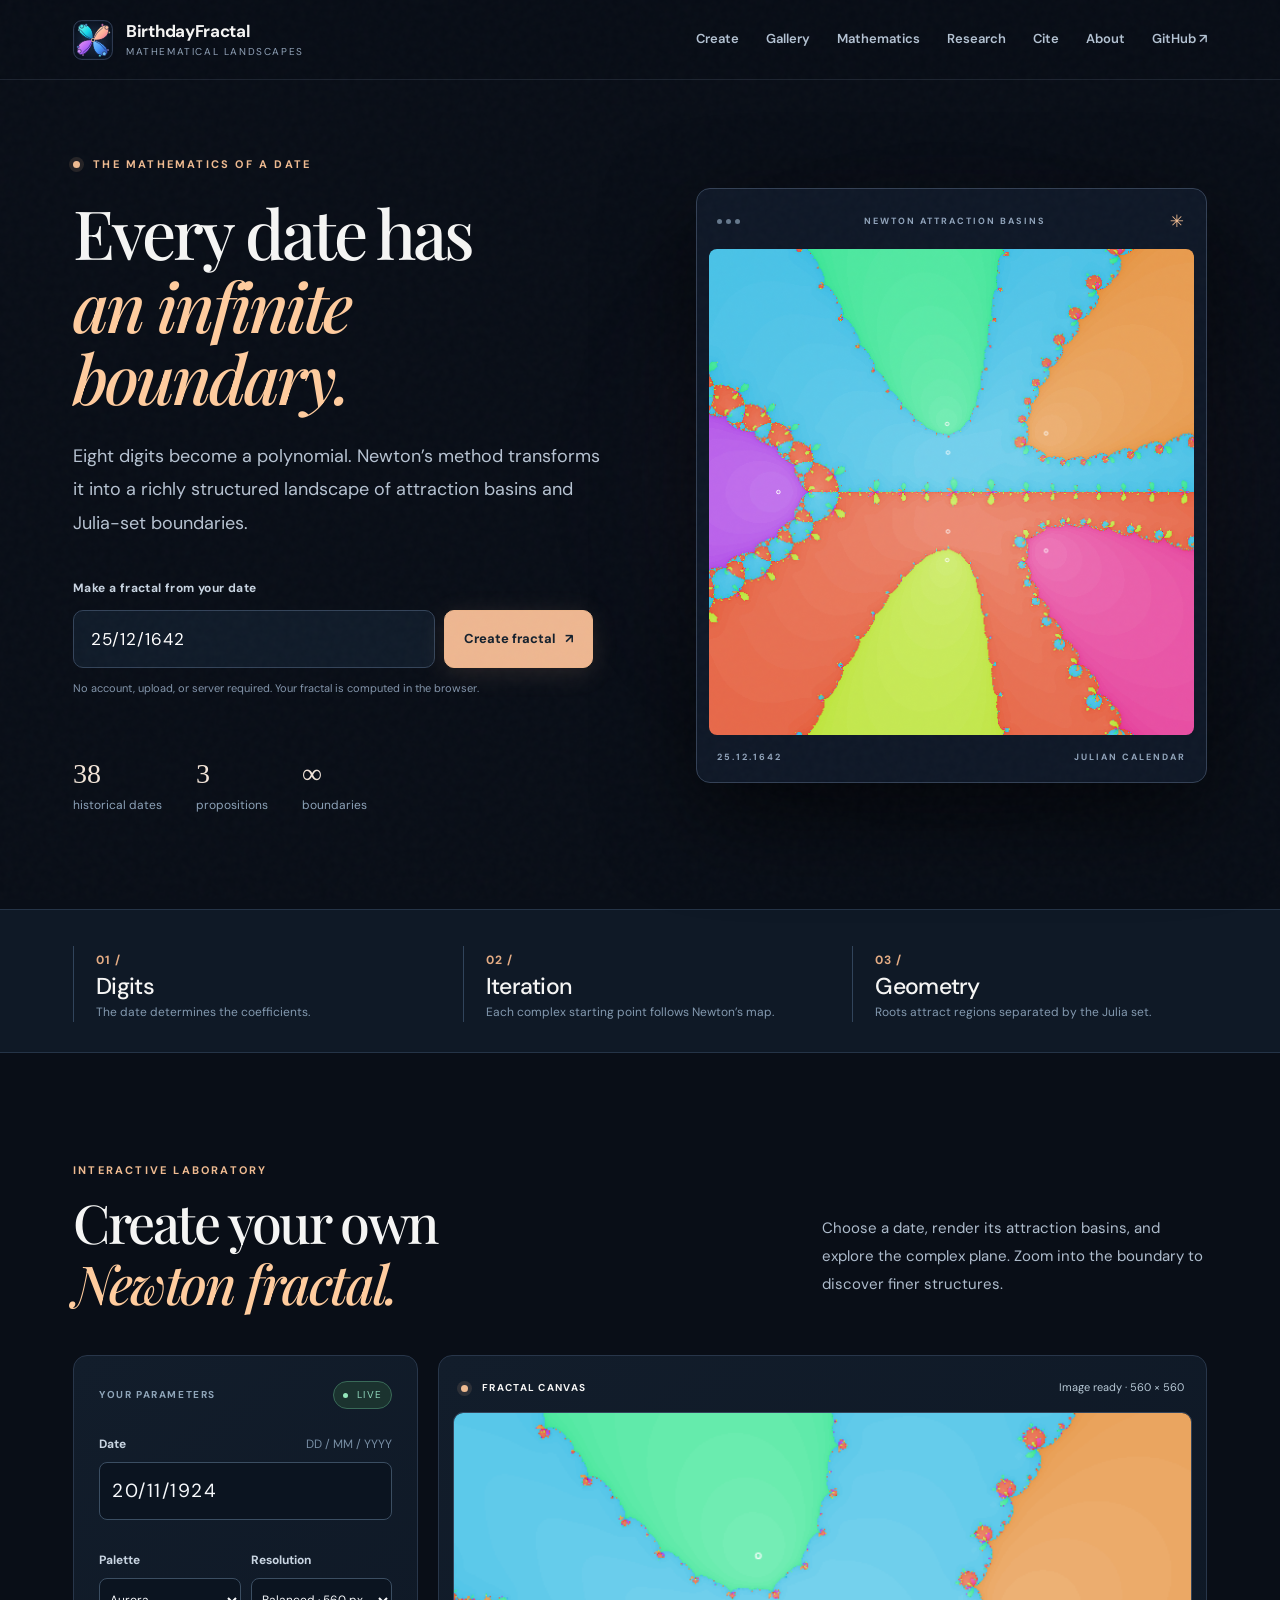
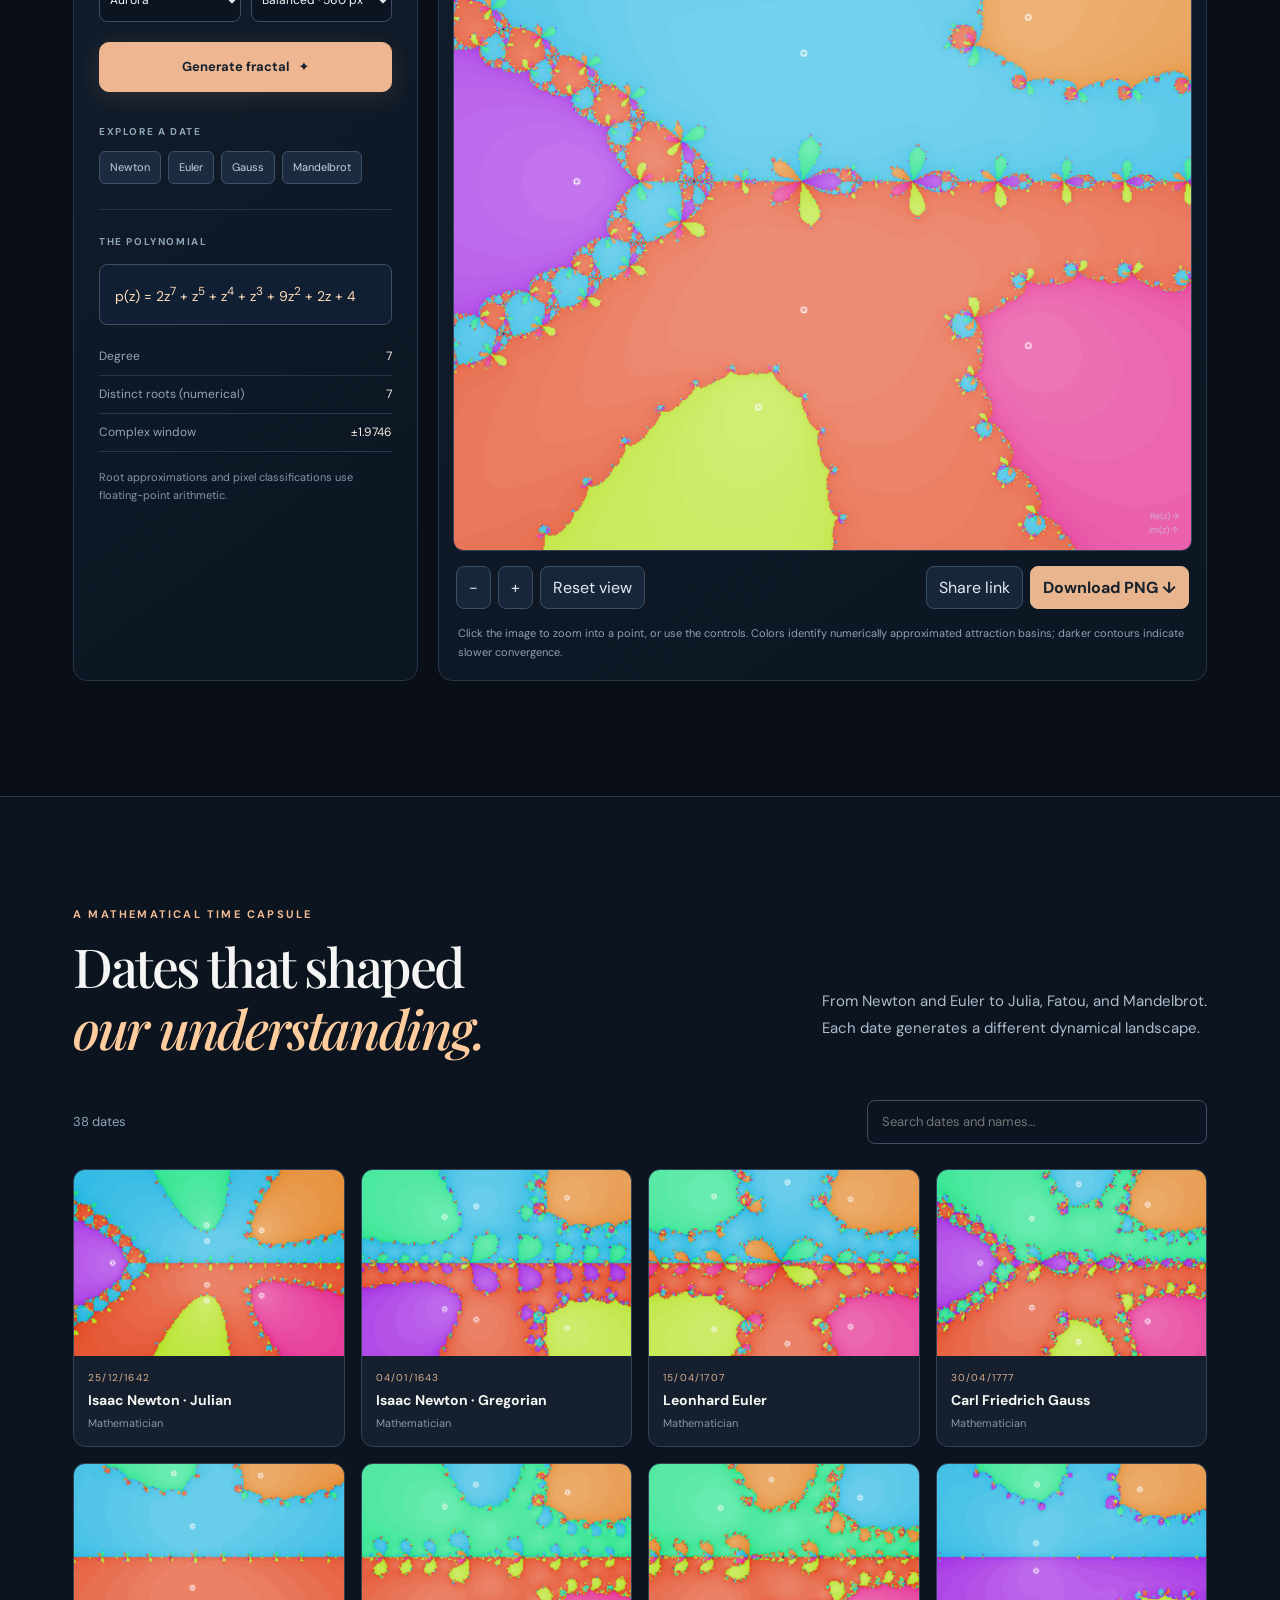
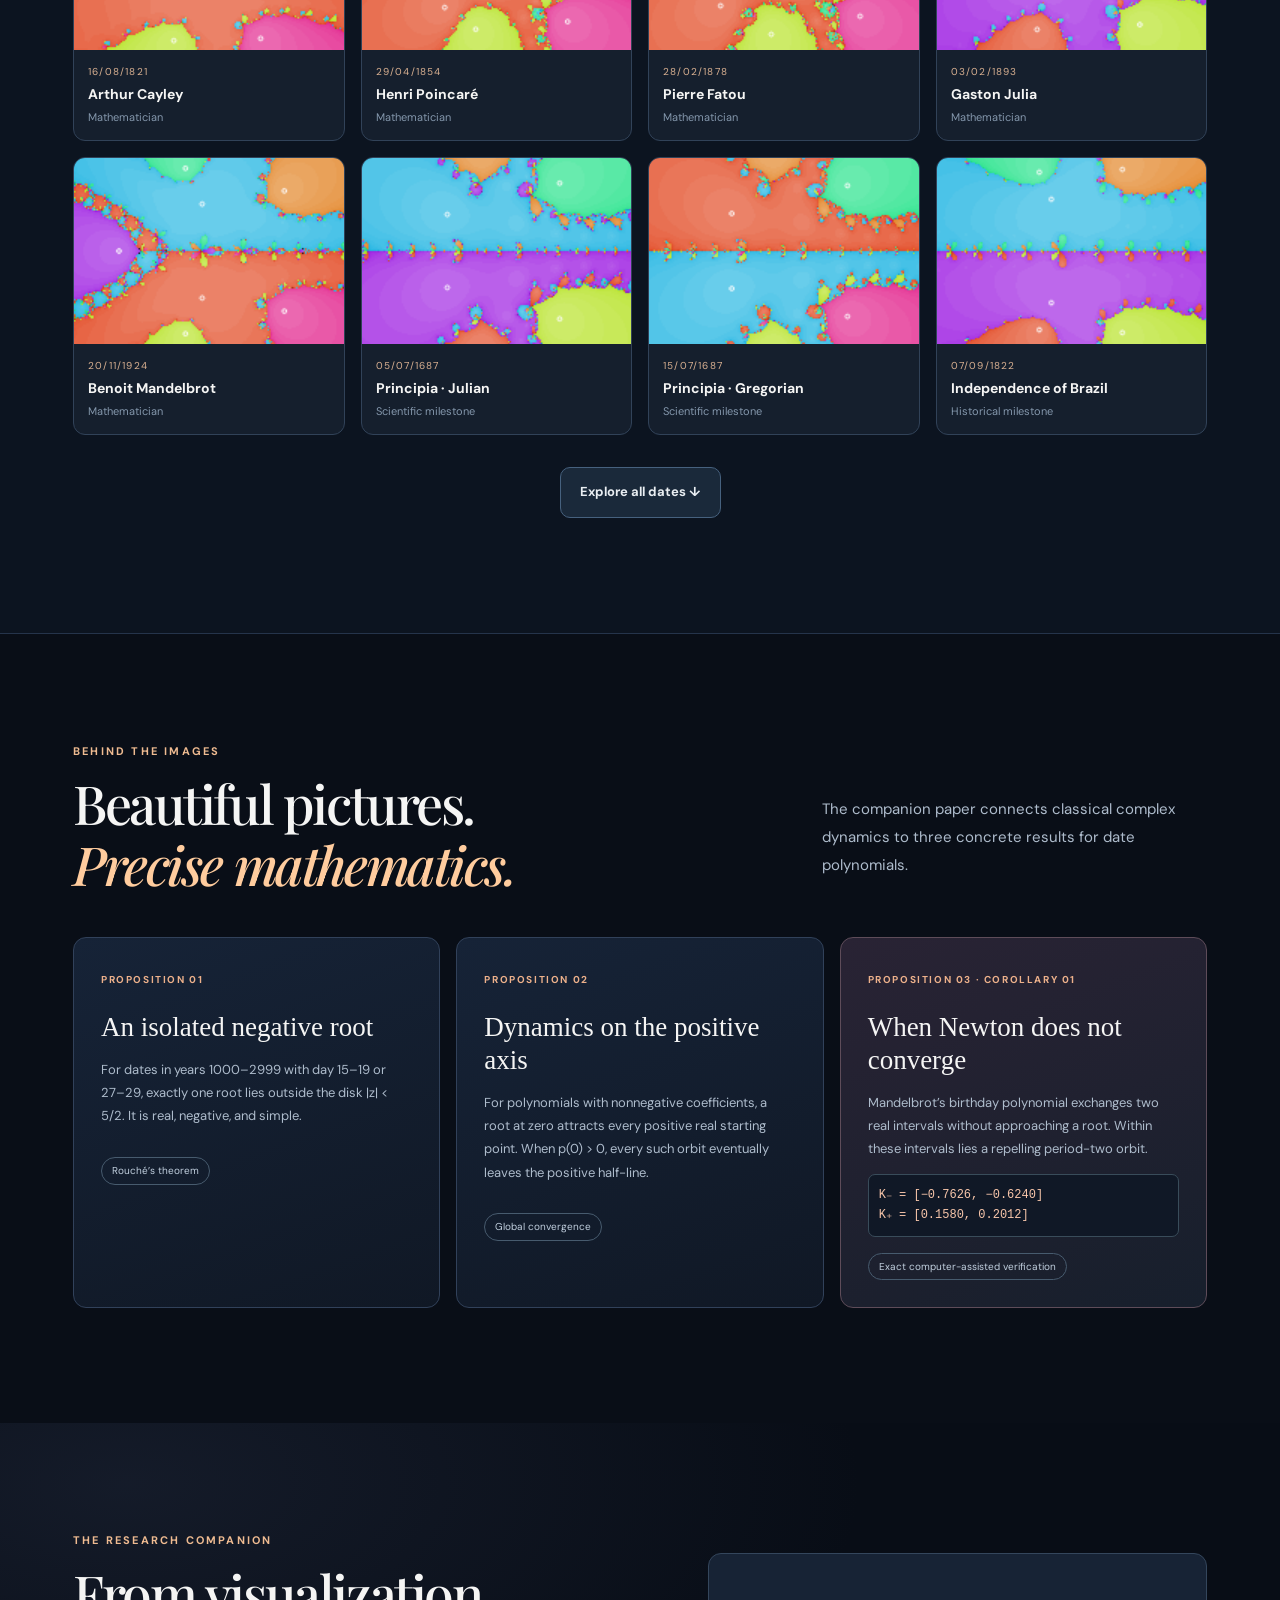
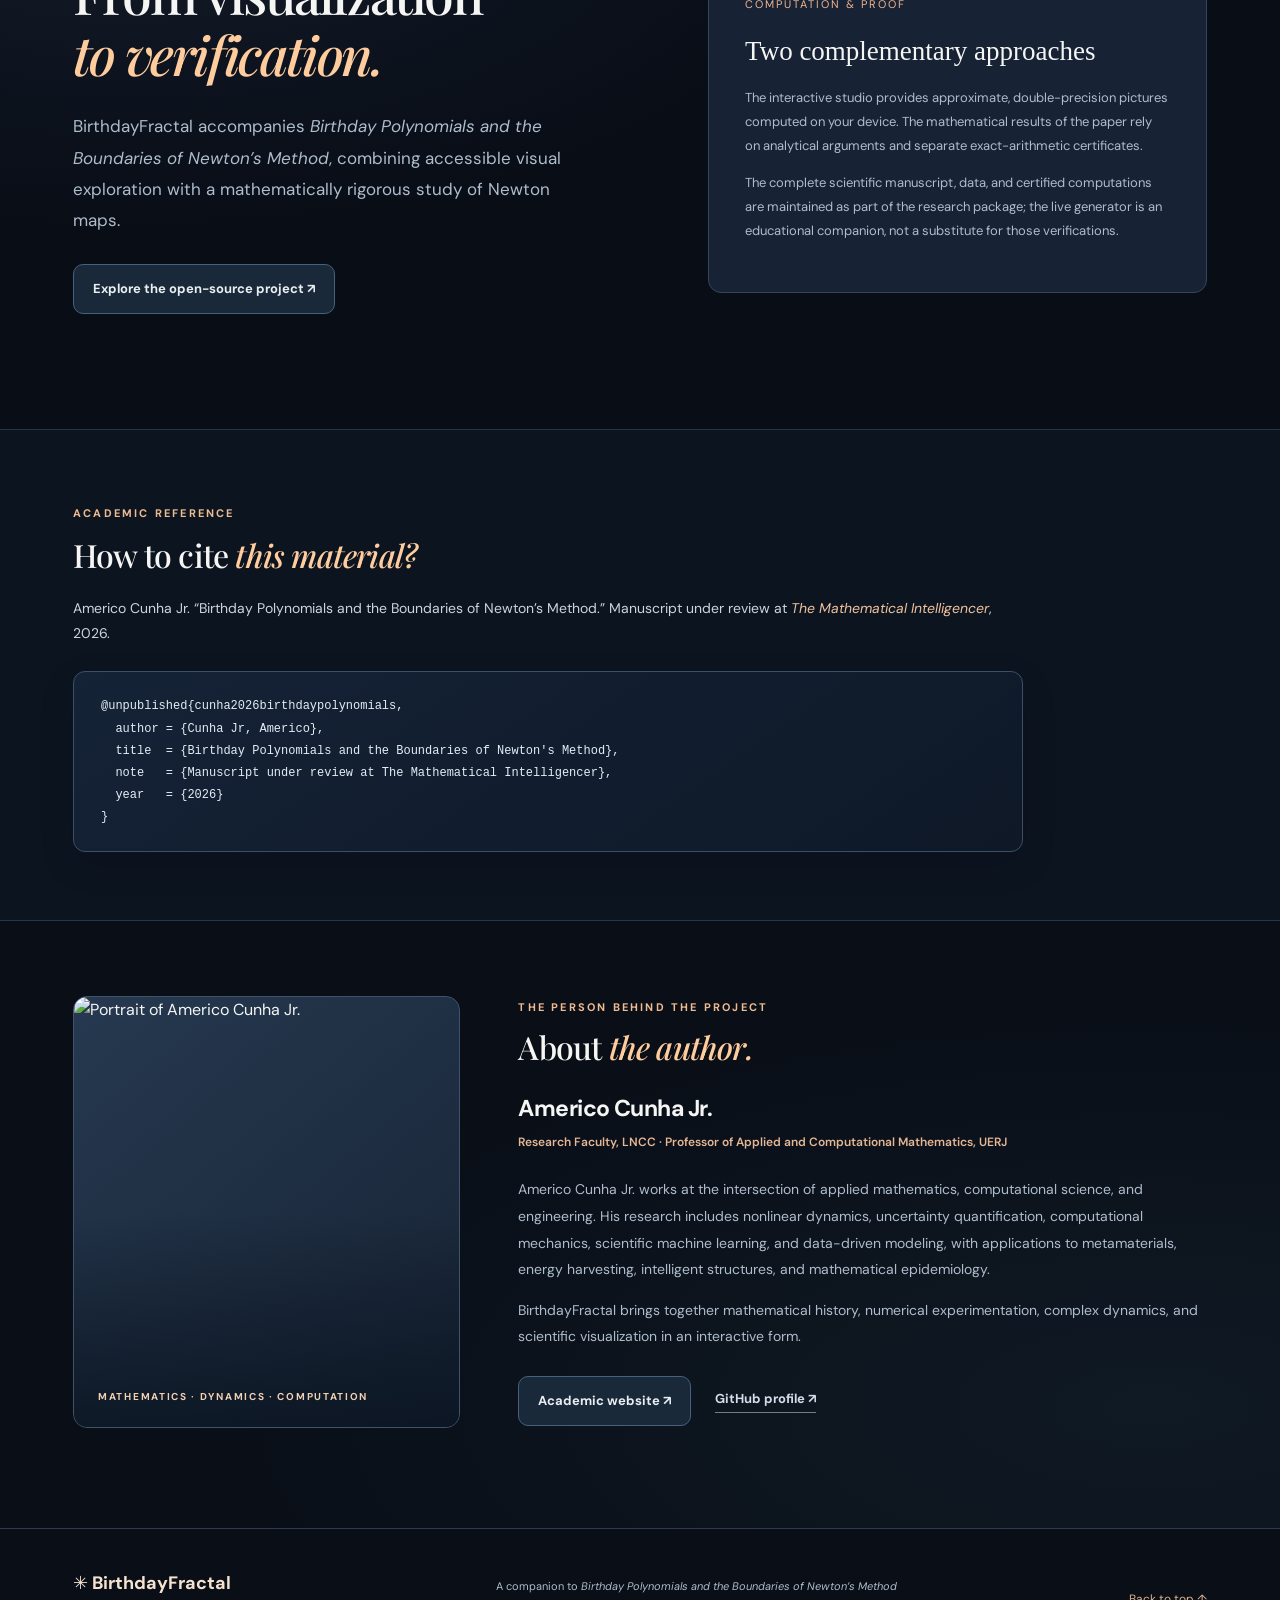
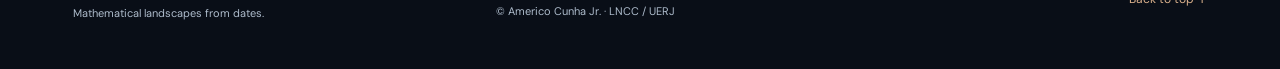
==== commit ae62e0b3: "Restore original author layout, place compact boxed manuscript citation above" ====
--- a/index.html
+++ b/index.html
@@ -7,7 +7,7 @@
 </head><body>
 <header class="site-header"><div class="container nav">
 <a href="#home" class="logo"><span class="brand-symbol"><img src="favicon.svg" alt="" width="40" height="40"></span><span><strong>BirthdayFractal</strong><small>Mathematical landscapes</small></span></a>
-<nav aria-label="Main navigation"><a href="#studio">Create</a><a href="#gallery">Gallery</a><a href="#mathematics">Mathematics</a><a href="#research">Research</a><a href="#author">About</a><a href="#cite">Cite</a><a href="https://github.com/americocunhajr/BirthdayFractal" target="_blank" rel="noopener">GitHub ↗</a></nav>
+<nav aria-label="Main navigation"><a href="#studio">Create</a><a href="#gallery">Gallery</a><a href="#mathematics">Mathematics</a><a href="#research">Research</a><a href="#cite">Cite</a><a href="#author">About</a><a href="https://github.com/americocunhajr/BirthdayFractal" target="_blank" rel="noopener">GitHub ↗</a></nav>
 </div></header>
 <main>
 <section id="home" class="hero container">
@@ -41,53 +41,29 @@
 
 
 
-<section id="author" class="section endmatter-about">
+<section id="cite" class="section citation-section">
   <div class="container">
-    <div class="endmatter-heading">
-      <p class="eyebrow">THE MATHEMATICIAN BEHIND THE PROJECT</p>
-      <h2>About<br><em>the author.</em></h2>
-    </div>
-    <div class="author-feature">
-      <figure class="author-feature-photo">
-        <img src="https://americocunha.org/images/americo.jpg" alt="Portrait of Americo Cunha Jr." width="460" height="490" loading="lazy">
-        <figcaption>AMERICO CUNHA JR. · LNCC / UERJ</figcaption>
-      </figure>
-      <div class="author-feature-content">
-        <p class="eyebrow">RESEARCH · MATHEMATICS · COMPUTATION</p>
-        <h3>Americo Cunha Jr.</h3>
-        <p class="author-feature-role">Research Faculty at LNCC and Professor of Applied and Computational Mathematics at UERJ, Brazil.</p>
-        <p>His research combines nonlinear dynamics, uncertainty quantification, computational mechanics, scientific machine learning, and data-driven modeling, with applications to intelligent structures, metamaterials, energy harvesting, and mathematical epidemiology.</p>
-        <p>BirthdayFractal connects mathematical history, Newton’s method, and complex dynamics through a simple rule: turning calendar dates into polynomial coefficients and exploring the geometry of their attraction basins.</p>
-        <div class="author-feature-links">
-          <a href="https://americocunha.org/" target="_blank" rel="noopener">Academic website <span aria-hidden="true">↗</span></a>
-          <a href="https://orcid.org/0000-0002-8342-0363" target="_blank" rel="noopener">ORCID <span aria-hidden="true">↗</span></a>
-          <a href="https://scholar.google.com/citations?user=4r36RpoAAAAJ" target="_blank" rel="noopener">Google Scholar <span aria-hidden="true">↗</span></a>
-          <a href="https://github.com/americocunhajr" target="_blank" rel="noopener">GitHub <span aria-hidden="true">↗</span></a>
-        </div>
-      </div>
-    </div>
-  </div>
-</section>
-
-<section id="cite" class="section endmatter-citation">
-  <div class="container">
-    <div class="citation-feature">
-      <div class="citation-feature-intro">
-        <p class="eyebrow">ACADEMIC REFERENCE</p>
-        <h2>How to cite<br><em>this material?</em></h2>
-        <p>Americo Cunha Jr. “Birthday Polynomials and the Boundaries of Newton’s Method.” Manuscript under review at <cite>The Mathematical Intelligencer</cite>, 2026.</p>
-      </div>
-      <div class="citation-feature-code">
-        <span class="microtitle">BIBTEX <span class="bib-divider">/</span> UNPUBLISHED MANUSCRIPT</span>
-        <pre><code>@unpublished{cunha2026birthdaypolynomials,
+    <p class="eyebrow">ACADEMIC REFERENCE</p>
+    <h2>How to cite <em>this material?</em></h2>
+    <p class="citation-reference">Americo Cunha Jr. “Birthday Polynomials and the Boundaries of Newton’s Method.” Manuscript under review at <cite>The Mathematical Intelligencer</cite>, 2026.</p>
+    <pre class="citation-bibtex"><code>@unpublished{cunha2026birthdaypolynomials,
   author = {Cunha Jr, Americo},
   title  = {Birthday Polynomials and the Boundaries of Newton's Method},
   note   = {Manuscript under review at The Mathematical Intelligencer},
   year   = {2026}
 }</code></pre>
-      </div>
-    </div>
   </div>
 </section>
+<section id="author" class="section author-section"><div class="container">
+ <div class="author-card">
+  <div class="author-image"><img src="https://americocunha.org/images/americo.jpg" width="460" height="490" loading="lazy" alt="Portrait of Americo Cunha Jr."><span class="author-image-label">MATHEMATICS · DYNAMICS · COMPUTATION</span></div>
+  <div class="author-content"><p class="eyebrow">THE PERSON BEHIND THE PROJECT</p><h2>About <em>the author.</em></h2>
+    <h3>Americo Cunha Jr.</h3><p class="author-role">Research Faculty, LNCC · Professor of Applied and Computational Mathematics, UERJ</p>
+    <p>Americo Cunha Jr. works at the intersection of applied mathematics, computational science, and engineering. His research includes nonlinear dynamics, uncertainty quantification, computational mechanics, scientific machine learning, and data-driven modeling, with applications to metamaterials, energy harvesting, intelligent structures, and mathematical epidemiology.</p>
+    <p>BirthdayFractal brings together mathematical history, numerical experimentation, complex dynamics, and scientific visualization in an interactive form.</p>
+    <div class="author-links"><a class="btn outline" href="https://americocunha.org/" target="_blank" rel="noopener">Academic website ↗</a><a class="author-text-link" href="https://github.com/americocunhajr" target="_blank" rel="noopener">GitHub profile ↗</a></div>
+  </div>
+ </div>
+</div></section>
 </main><footer><div class="container footer-grid"><div><div class="footer-logo">✳ BirthdayFractal</div><p>Mathematical landscapes from dates.</p></div><div><p>A companion to <cite>Birthday Polynomials and the Boundaries of Newton’s Method</cite></p><p>© Americo Cunha Jr. · LNCC / UERJ</p></div><a href="#home" class="back-to-top">Back to top ↑</a></div></footer>
 <script src="app.js" defer></script></body></html>
--- a/styles.css
+++ b/styles.css
@@ -5,112 +5,71 @@
 
 
 
-/* Closing author and citation — shared editorial styling with the rest of BirthdayFractal. */
-.endmatter-about{
-  padding-top:103px;
-  padding-bottom:55px;
-  background:radial-gradient(ellipse at 7% 20%,rgba(70,96,121,.16),transparent 52%),#0c1420;
+
+/* Closing sections: compact paper citation followed by the original author layout. */
+.citation-section{
+  padding-top:75px;
+  padding-bottom:68px;
+  background:#0c1420;
   border-top:1px solid #25344b;
 }
-.endmatter-heading{margin-bottom:37px}
-.endmatter-heading h2{margin-top:13px}
-.author-feature{
-  display:grid;
-  grid-template-columns:minmax(210px,.74fr) minmax(0,1.26fr);
-  gap:clamp(26px,5vw,72px);
-  align-items:center;
-  padding:clamp(22px,3.5vw,39px);
-  border:1px solid #314258;
-  border-radius:14px;
-  background:linear-gradient(145deg,#172538,#101b2a 76%);
-  box-shadow:0 26px 70px rgba(0,0,0,.14);
+.citation-section h2{
+  font-size:clamp(1.65rem,2.5vw,2.05rem);
+  line-height:1.25;
+  letter-spacing:-.025em;
+  margin:12px 0 21px;
 }
-.author-feature-photo{margin:0;overflow:hidden;border-radius:10px;border:1px solid #3d5065;background:#1c2c3e}
-.author-feature-photo img{display:block;width:100%;height:auto;aspect-ratio:4/4.4;object-fit:cover;object-position:center}
-.author-feature-photo figcaption{
-  padding:12px 14px;
-  color:#d9b394;
-  font-size:10px;
-  font-weight:700;
-  letter-spacing:1.1px;
-  background:#101b2a;
+.citation-reference{
+  max-width:950px;
+  color:#cbd5df;
+  font-size:14px;
+  line-height:1.85;
+  margin:0 0 24px;
 }
-.author-feature-content h3{
-  font-family:'Playfair Display',Georgia,serif;
-  font-weight:500;
-  font-size:clamp(2rem,3.1vw,3.05rem);
-  letter-spacing:-.035em;
-  line-height:1.19;
-  margin:12px 0 10px;
+.citation-reference cite{color:#f0c29e}
+.citation-bibtex{
+  max-width:950px;
+  overflow-x:auto;
+  margin:0;
+  padding:23px 27px;
+  border:1px solid #3b5066;
+  border-radius:12px;
+  background:linear-gradient(145deg,#152337,#0e1827);
+  color:#e3edf4;
+  font:12px/1.85 ui-monospace,SFMono-Regular,Consolas,monospace;
+  box-shadow:0 12px 36px rgba(0,0,0,.12);
 }
-.author-feature-role{
-  color:#f1c3a0;
-  font-size:13px;
-  font-weight:600;
-  line-height:1.75;
-  margin-bottom:21px;
+.citation-bibtex code{font:inherit;white-space:pre}
+.author-section{background:radial-gradient(ellipse at 90% 80%,#1f35424d,transparent 60%),#090e17}
+.author-card{display:grid;grid-template-columns:minmax(220px,.72fr) 1.28fr;gap:58px;align-items:center}
+.author-image{position:relative;overflow:hidden;min-height:430px;max-height:535px;border-radius:14px;border:1px solid #3e5269;background:linear-gradient(140deg,#263950,#172334)}
+.author-image img{display:block;width:100%;height:100%;min-height:430px;object-fit:cover;object-position:center}
+.author-image:after{content:'';position:absolute;inset:50% 0 0;background:linear-gradient(transparent,#08111db8);pointer-events:none}
+.author-image-label{position:absolute;bottom:23px;left:24px;right:20px;z-index:1;color:#f2d0b2;font-size:10px;letter-spacing:1.7px;font-weight:700}
+.author-content h2{margin:12px 0 24px;font-size:clamp(1.65rem,2.5vw,2.05rem);letter-spacing:-.025em;line-height:1.2}
+.author-content h3{font-family:'DM Sans',sans-serif;font-size:24px;letter-spacing:-.55px;margin:0 0 6px}
+.author-role{font-size:12px;font-weight:600;color:#e6b795;line-height:1.75;margin-bottom:23px}
+.author-content>p:not(.eyebrow):not(.author-role){font-size:14px;line-height:1.9}
+.author-links{display:flex;align-items:center;flex-wrap:wrap;gap:24px;margin-top:26px}
+.author-text-link{font-size:13px;font-weight:700;color:#d3ddea;border-bottom:1px solid #6d7e8d;padding-bottom:2px}
+.author-text-link:hover{color:#f3b88e}
+
+.author-section{
+  padding-top:75px;
+  padding-bottom:100px;
+  border-top:1px solid #26374c;
+  background:radial-gradient(ellipse at 90% 80%,#1f35424d,transparent 60%),#090e17;
 }
-.author-feature-content>p:not(.eyebrow):not(.author-feature-role){font-size:13px;line-height:1.95;color:#b5c4d3;margin-bottom:15px}
-.author-feature-links{display:flex;flex-wrap:wrap;gap:8px;margin-top:24px}
-.author-feature-links a{
-  display:inline-flex;
-  gap:8px;
-  align-items:center;
-  border:1px solid #40566b;
-  background:#1b2a3c;
-  color:#e6edf4;
-  border-radius:7px;
-  padding:9px 12px;
-  font-size:11px;
-  font-weight:700;
-  transition:background .16s,border-color .16s;
+.author-card{gap:clamp(28px,5vw,58px)}
+.author-content h3{font-size:23px}
+@media(max-width:860px){
+  .author-card{gap:32px;grid-template-columns:minmax(200px,.8fr) 1.2fr}
 }
-.author-feature-links a span{color:#edba95}
-.author-feature-links a:hover{background:#293c51;border-color:#8b9caf}
-.endmatter-citation{
-  padding-top:53px;
-  padding-bottom:94px;
-  background:#0c1420;
+@media(max-width:720px){
+  .citation-section{padding-top:61px;padding-bottom:62px}
+  .citation-bibtex{padding:17px 16px;font-size:11px}
+  .author-section{padding-top:64px;padding-bottom:77px}
+  .author-card{grid-template-columns:1fr}
+  .author-image{max-width:430px;min-height:280px}
+  .author-image img{min-height:280px;max-height:440px}
 }
-.citation-feature{
-  display:grid;
-  grid-template-columns:minmax(250px,.88fr) minmax(0,1.12fr);
-  gap:clamp(28px,5vw,65px);
-  align-items:start;
-  border-top:1px solid #35465b;
-  padding-top:50px;
-}
-.citation-feature-intro h2{font-size:clamp(2.3rem,3.6vw,3.7rem);margin:14px 0 21px}
-.citation-feature-intro>p:last-child{font-size:14px;line-height:1.9;color:#c1cbd6;max-width:500px}
-.citation-feature-intro cite{color:#f0c19d}
-.citation-feature-code{
-  min-width:0;
-  border:1px solid #35495f;
-  border-radius:12px;
-  background:linear-gradient(155deg,#152337,#0e1827);
-  padding:25px 26px 24px;
-}
-.citation-feature-code>.microtitle{color:#efb991;display:block;margin-bottom:19px}
-.bib-divider{padding:0 7px;color:#8ea3b5}
-.citation-feature-code pre{
-  margin:0;
-  overflow:auto;
-  white-space:pre;
-  font:12px/1.8 ui-monospace,SFMono-Regular,Consolas,monospace;
-  color:#dce7f1;
-}
-.citation-feature-code pre code{font:inherit}
-@media(max-width:800px){
-  .author-feature{grid-template-columns:minmax(170px,.8fr) minmax(0,1.2fr);gap:24px}
-  .citation-feature{grid-template-columns:1fr;gap:16px}
-}
-@media(max-width:620px){
-  .endmatter-about{padding-top:72px;padding-bottom:28px}
-  .endmatter-citation{padding-top:22px;padding-bottom:72px}
-  .author-feature{grid-template-columns:1fr;padding:20px}
-  .author-feature-photo{max-width:300px}
-  .author-feature-content h3{font-size:2.15rem}
-  .citation-feature{padding-top:32px}
-  .citation-feature-code{padding:19px 16px}
-  .citation-feature-code pre{font-size:11px}
-}
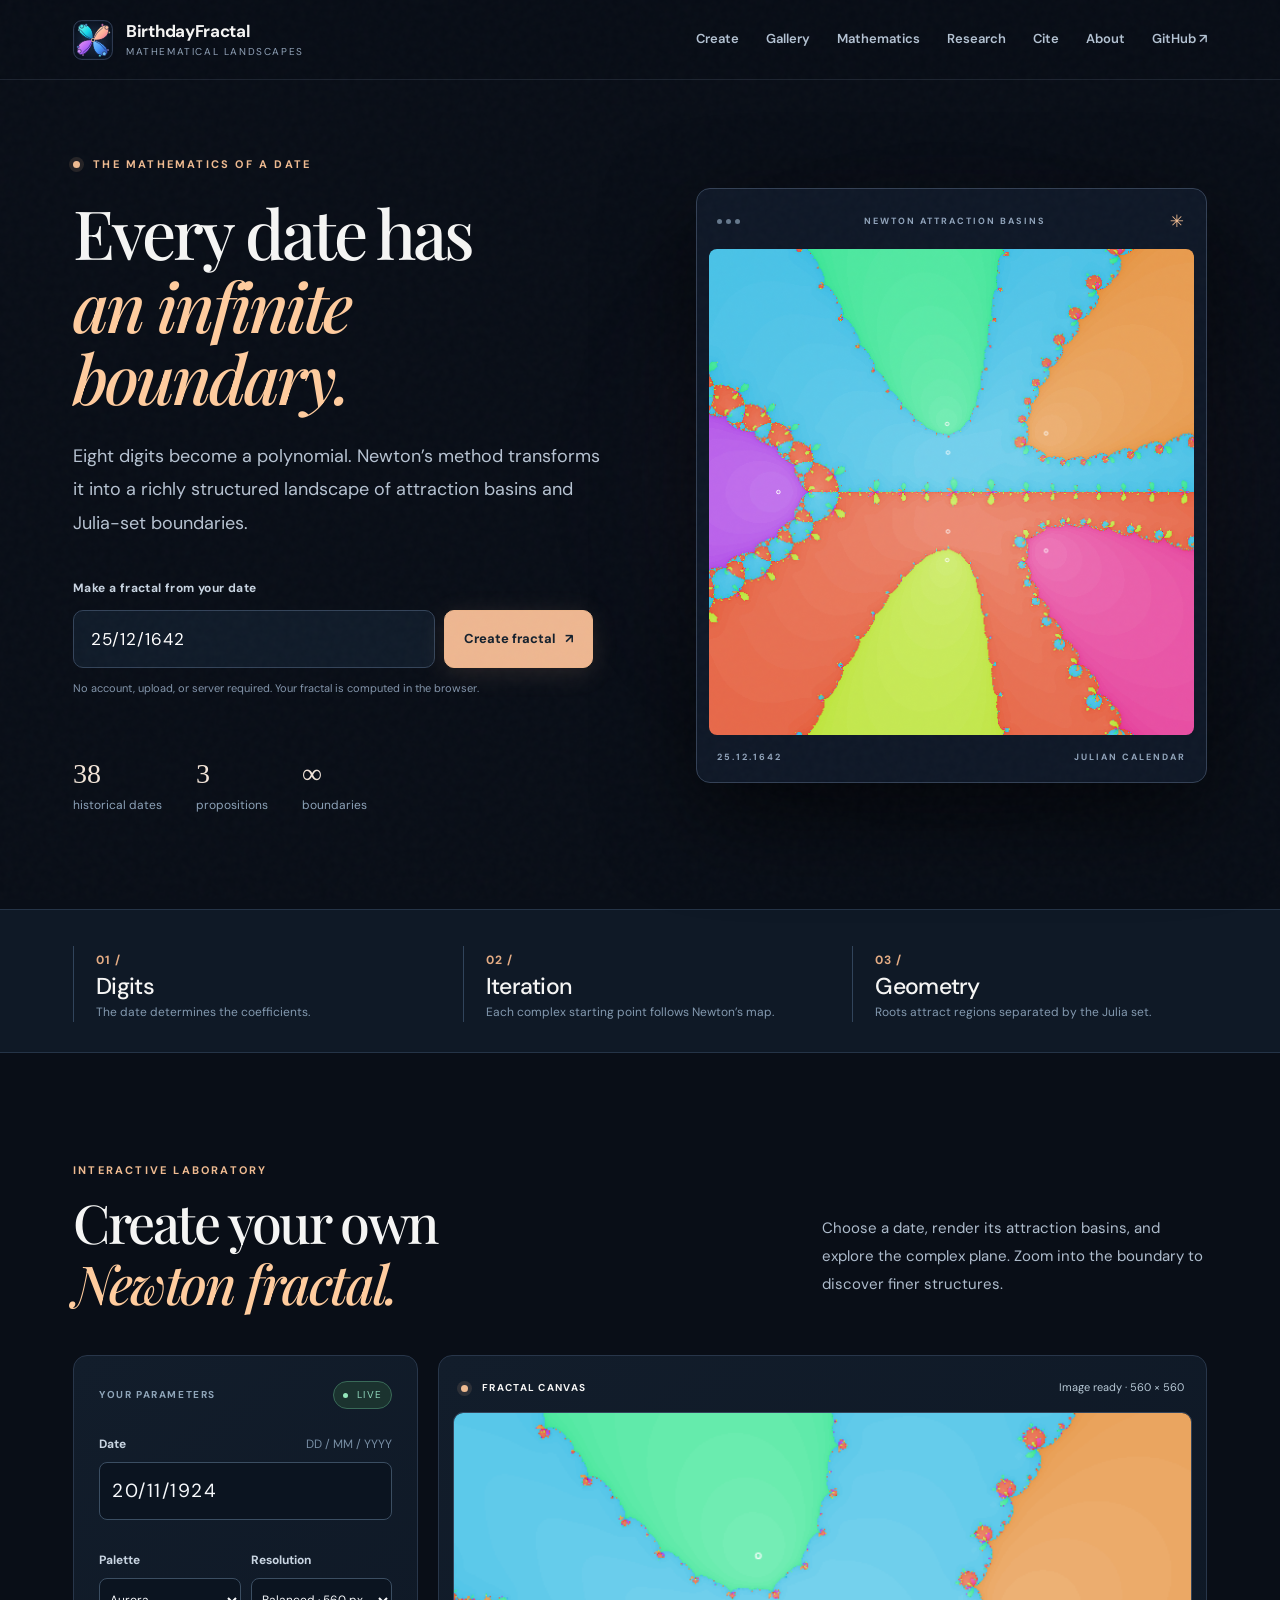
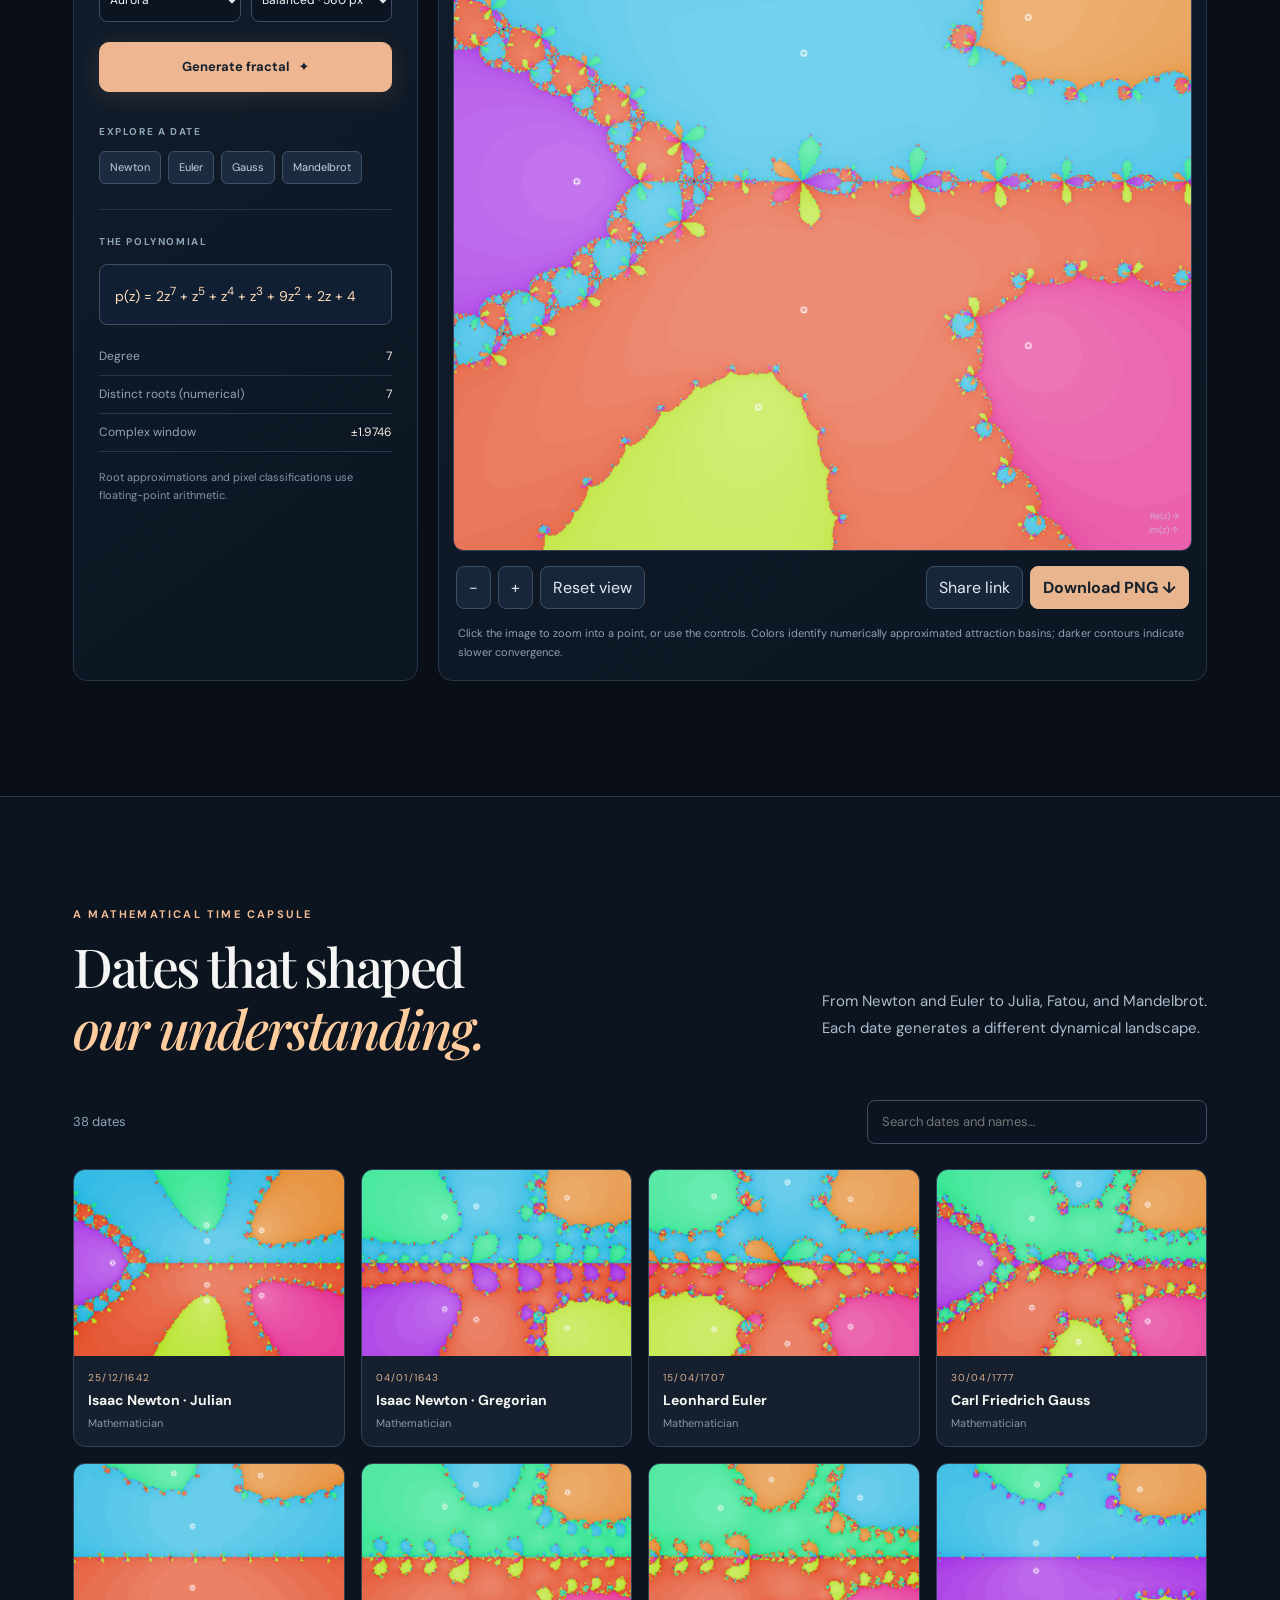
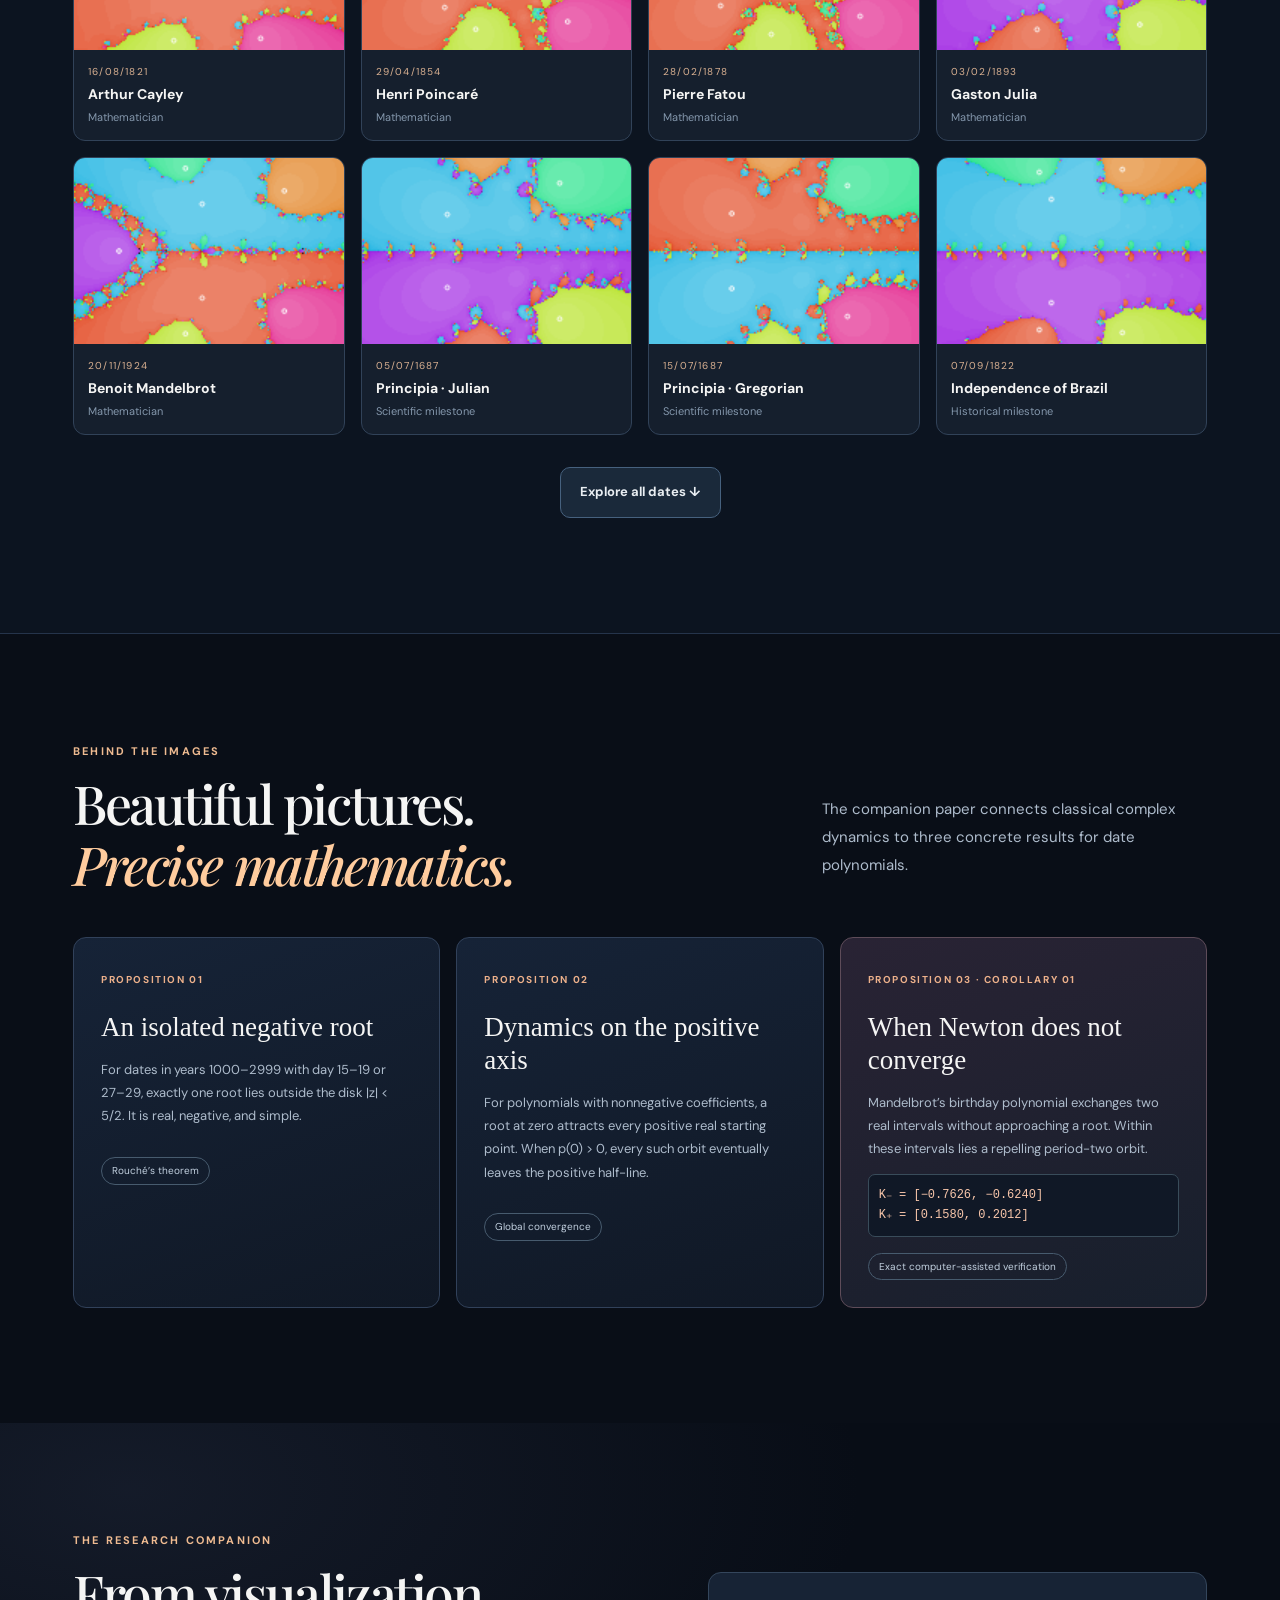
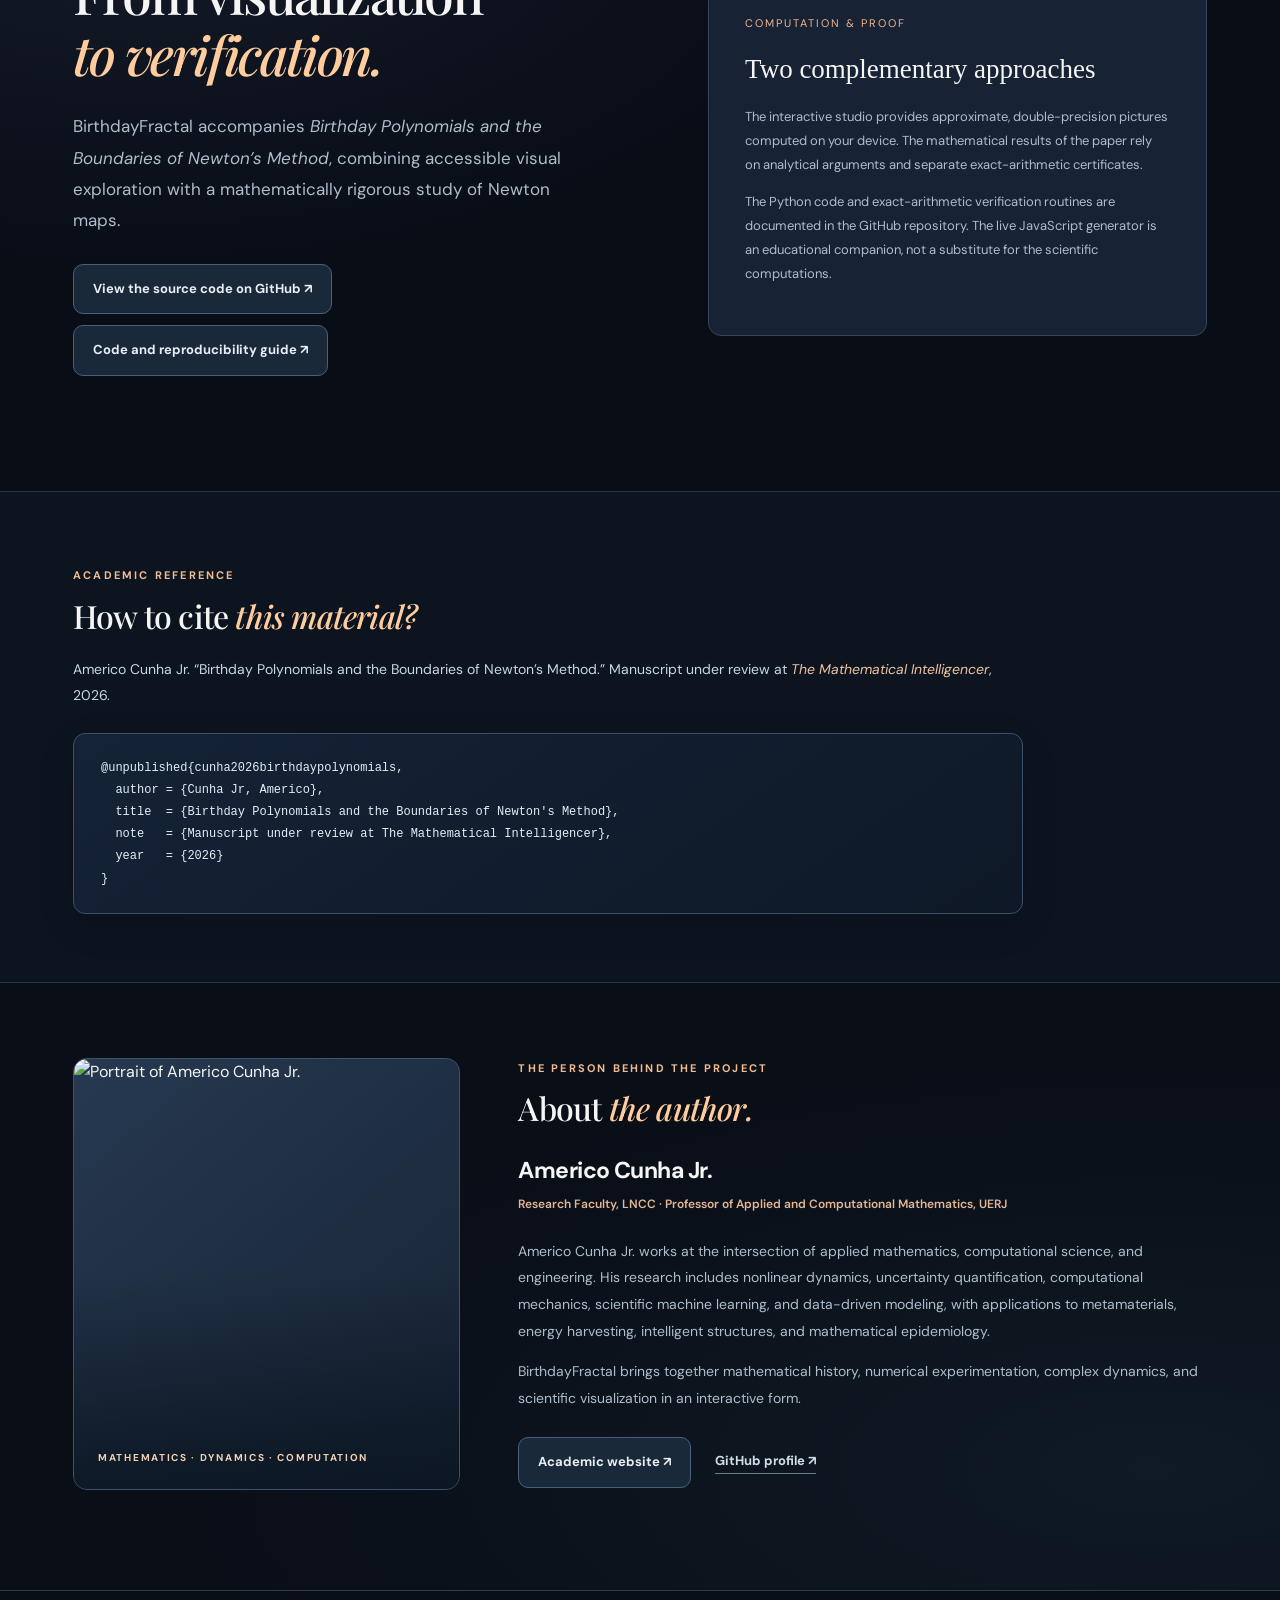
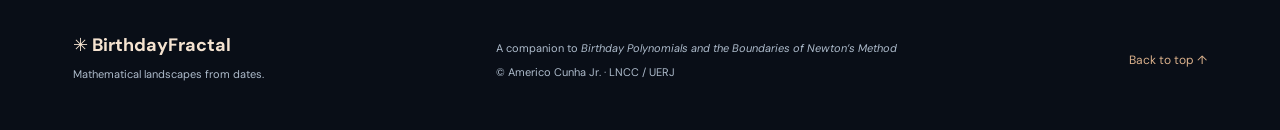
==== commit 84fc2289: "Document scientific reproduction code and link GitHub sources from site" ====
--- a/index.html
+++ b/index.html
@@ -36,7 +36,7 @@
 <section id="gallery" class="section gallery-section"><div class="container"><div class="section-head"><div><p class="eyebrow">A MATHEMATICAL TIME CAPSULE</p><h2>Dates that shaped<br><em>our understanding.</em></h2></div><p>From Newton and Euler to Julia, Fatou, and Mandelbrot. Each date generates a different dynamical landscape.</p></div><div class="gallery-head"><span id="galleryCount">38 dates</span><input id="gallerySearch" type="search" placeholder="Search dates and names…" aria-label="Search gallery"></div><div id="galleryGrid" class="gallery-grid"></div><div class="center"><button class="btn outline" id="showAll" type="button">Explore all dates ↓</button></div></div></section>
 <section id="mathematics" class="section container"><div class="section-head"><div><p class="eyebrow">BEHIND THE IMAGES</p><h2>Beautiful pictures.<br><em>Precise mathematics.</em></h2></div><p>The companion paper connects classical complex dynamics to three concrete results for date polynomials.</p></div>
 <div class="math-grid"><article class="math-card"><span class="card-number">PROPOSITION 01</span><h3>An isolated negative root</h3><p>For dates in years 1000–2999 with day 15–19 or 27–29, exactly one root lies outside the disk |z| &lt; 5/2. It is real, negative, and simple.</p><span class="math-tag">Rouché’s theorem</span></article><article class="math-card"><span class="card-number">PROPOSITION 02</span><h3>Dynamics on the positive axis</h3><p>For polynomials with nonnegative coefficients, a root at zero attracts every positive real starting point. When p(0) &gt; 0, every such orbit eventually leaves the positive half-line.</p><span class="math-tag">Global convergence</span></article><article class="math-card emphasis"><span class="card-number">PROPOSITION 03 · COROLLARY 01</span><h3>When Newton does not converge</h3><p>Mandelbrot’s birthday polynomial exchanges two real intervals without approaching a root. Within these intervals lies a repelling period-two orbit.</p><div class="intervals">K₋ = [−0.7626, −0.6240]<br>K₊ = [0.1580, 0.2012]</div><span class="math-tag">Exact computer-assisted verification</span></article></div></section>
-<section id="research" class="section research-section"><div class="container research-grid"><div><p class="eyebrow">THE RESEARCH COMPANION</p><h2>From visualization<br><em>to verification.</em></h2><p class="research-lead">BirthdayFractal accompanies <cite>Birthday Polynomials and the Boundaries of Newton’s Method</cite>, combining accessible visual exploration with a mathematically rigorous study of Newton maps.</p><a class="btn outline" href="https://github.com/americocunhajr/BirthdayFractal" target="_blank" rel="noopener">Explore the open-source project ↗</a></div><div class="research-note"><span>COMPUTATION & PROOF</span><h3>Two complementary approaches</h3><p>The interactive studio provides approximate, double-precision pictures computed on your device. The mathematical results of the paper rely on analytical arguments and separate exact-arithmetic certificates.</p><p>The complete scientific manuscript, data, and certified computations are maintained as part of the research package; the live generator is an educational companion, not a substitute for those verifications.</p></div></div></section>
+<section id="research" class="section research-section"><div class="container research-grid"><div><p class="eyebrow">THE RESEARCH COMPANION</p><h2>From visualization<br><em>to verification.</em></h2><p class="research-lead">BirthdayFractal accompanies <cite>Birthday Polynomials and the Boundaries of Newton’s Method</cite>, combining accessible visual exploration with a mathematically rigorous study of Newton maps.</p><div class="research-actions"><a class="btn outline" href="https://github.com/americocunhajr/BirthdayFractal" target="_blank" rel="noopener">View the source code on GitHub ↗</a><a class="btn outline" href="https://github.com/americocunhajr/BirthdayFractal/blob/main/CODE.md" target="_blank" rel="noopener">Code and reproducibility guide ↗</a></div></div><div class="research-note"><span>COMPUTATION & PROOF</span><h3>Two complementary approaches</h3><p>The interactive studio provides approximate, double-precision pictures computed on your device. The mathematical results of the paper rely on analytical arguments and separate exact-arithmetic certificates.</p><p>The Python code and exact-arithmetic verification routines are documented in the GitHub repository. The live JavaScript generator is an educational companion, not a substitute for the scientific computations.</p></div></div></section>
 
 
 
--- a/styles.css
+++ b/styles.css
@@ -73,3 +73,7 @@
   .author-image{max-width:430px;min-height:280px}
   .author-image img{min-height:280px;max-height:440px}
 }
+
+/* Consistent code links in the research section */
+.research-actions{display:flex;flex-wrap:wrap;gap:11px;align-items:center}
+.research-actions .btn{flex-shrink:0}
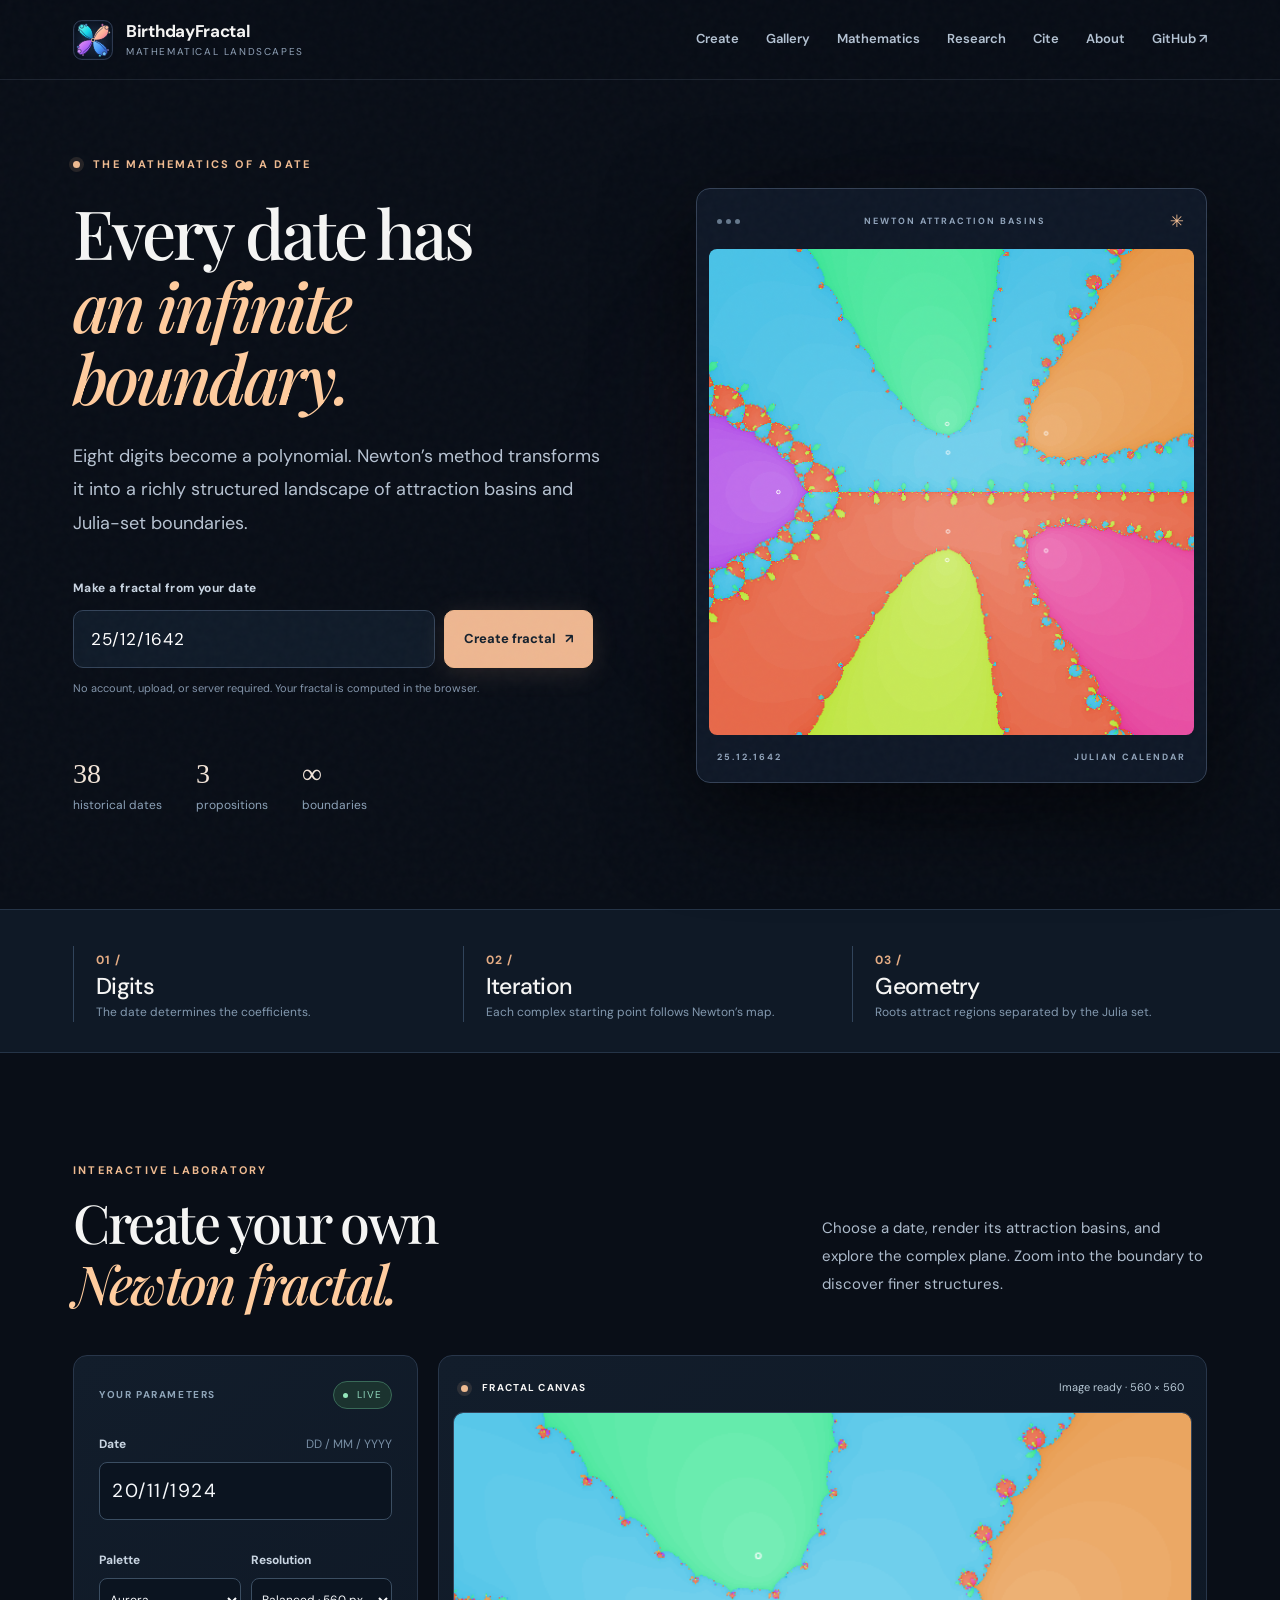
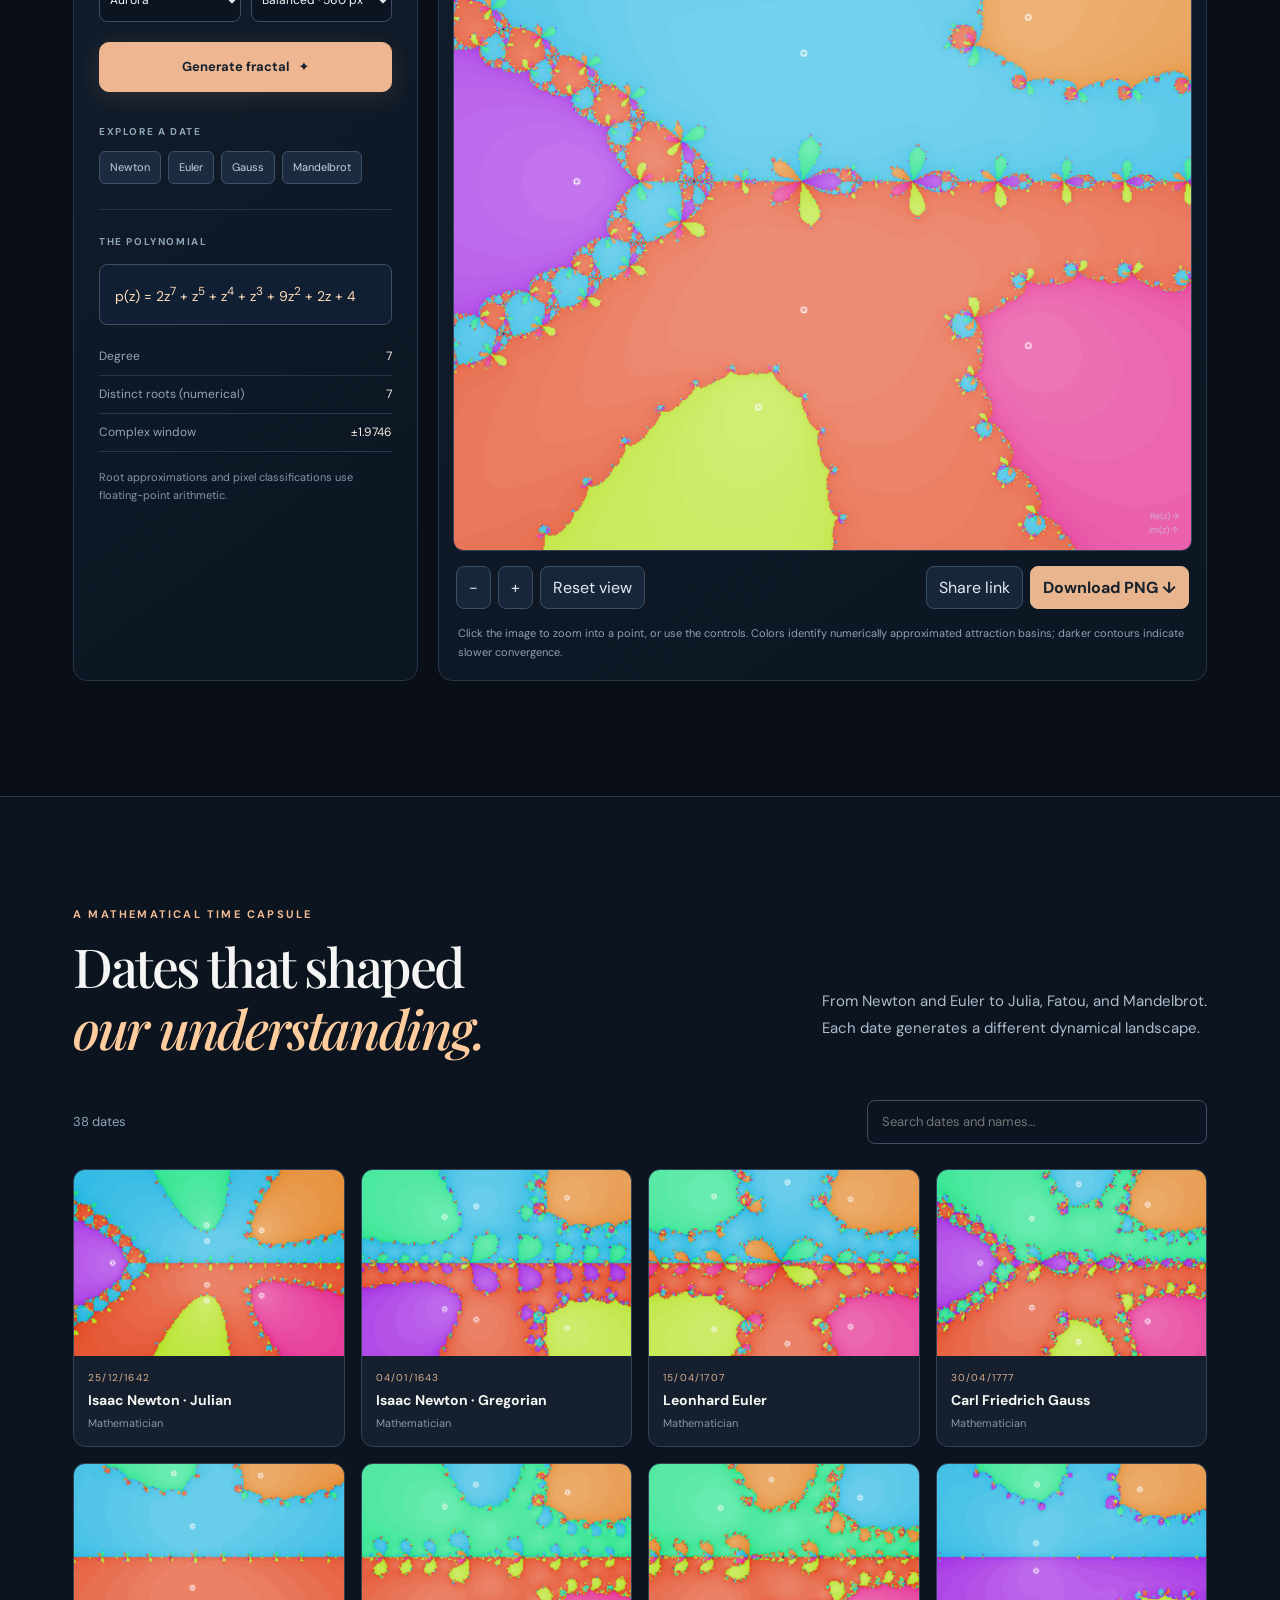
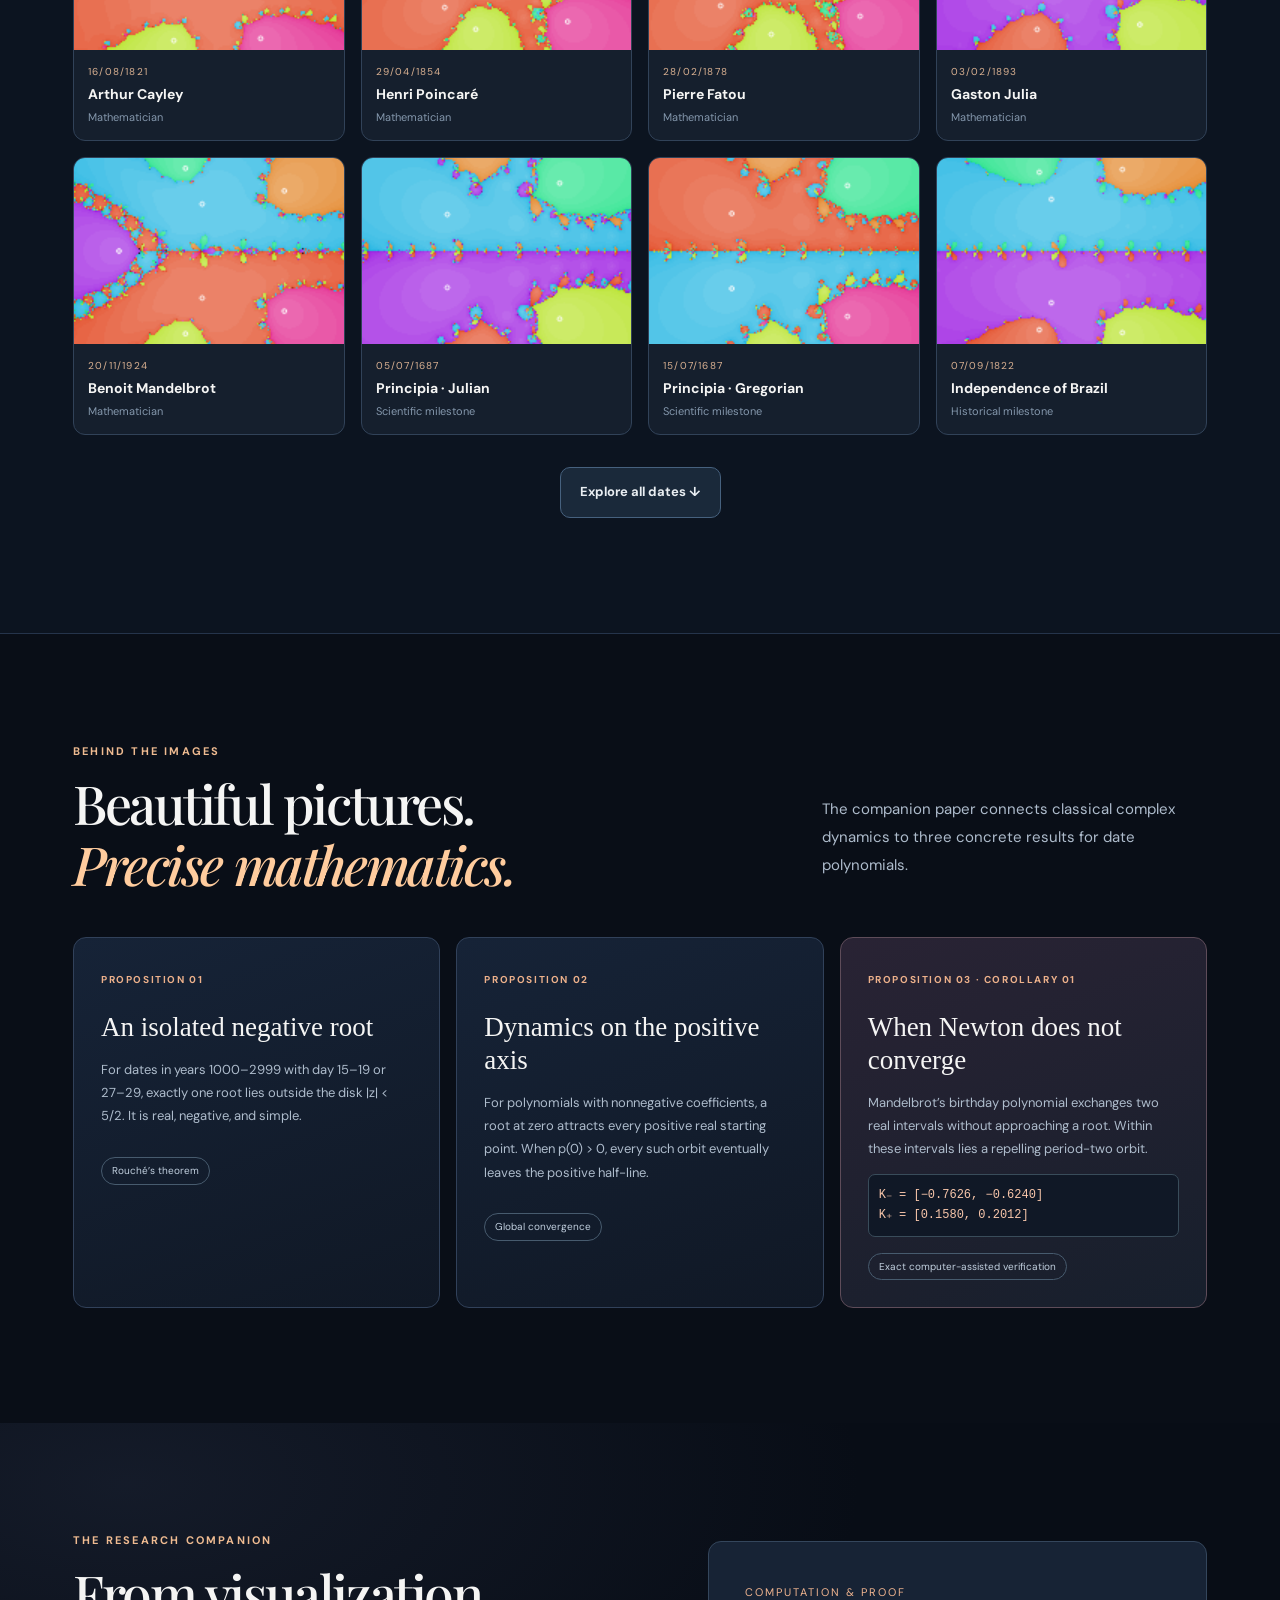
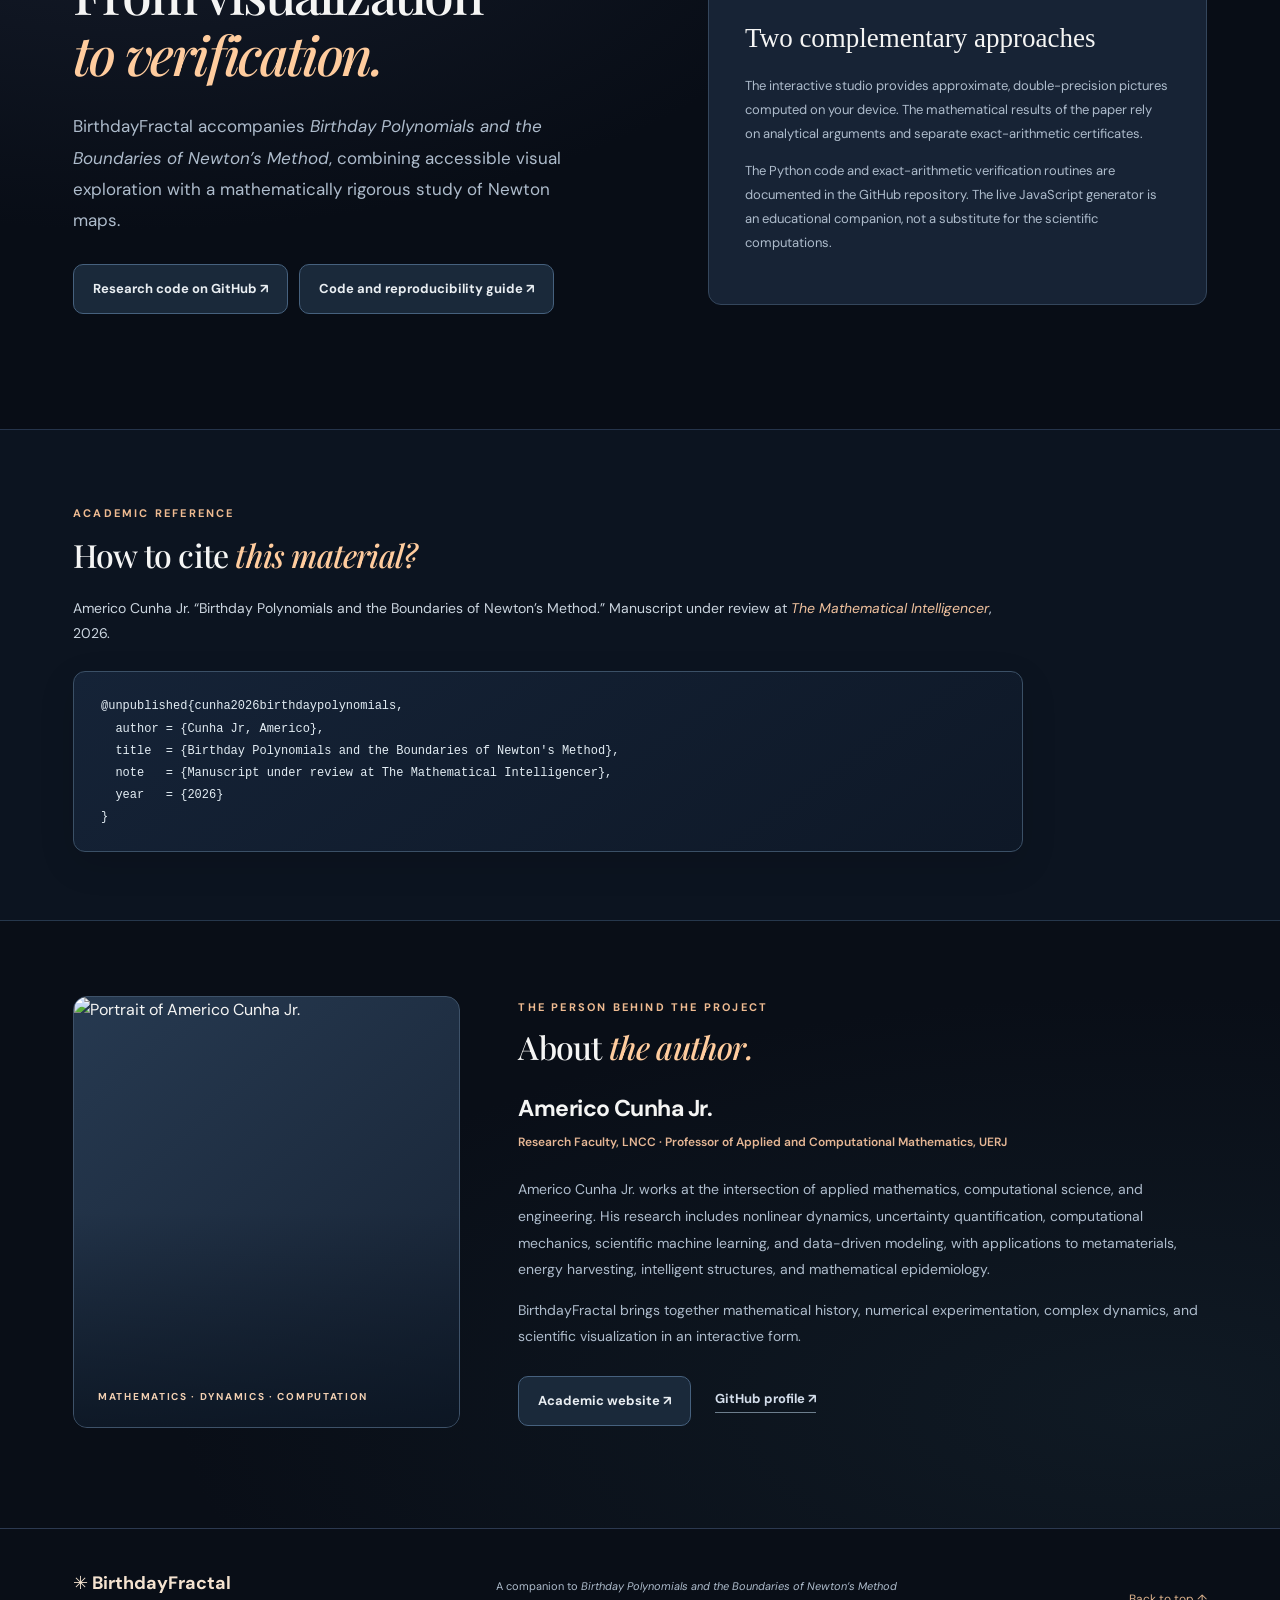
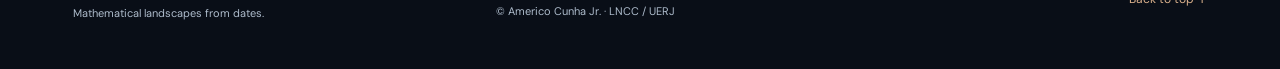
==== commit 444dbc6d: "Finalize documented ESM_2 research code, add verification CI and direct site links" ====
--- a/index.html
+++ b/index.html
@@ -36,7 +36,7 @@
 <section id="gallery" class="section gallery-section"><div class="container"><div class="section-head"><div><p class="eyebrow">A MATHEMATICAL TIME CAPSULE</p><h2>Dates that shaped<br><em>our understanding.</em></h2></div><p>From Newton and Euler to Julia, Fatou, and Mandelbrot. Each date generates a different dynamical landscape.</p></div><div class="gallery-head"><span id="galleryCount">38 dates</span><input id="gallerySearch" type="search" placeholder="Search dates and names…" aria-label="Search gallery"></div><div id="galleryGrid" class="gallery-grid"></div><div class="center"><button class="btn outline" id="showAll" type="button">Explore all dates ↓</button></div></div></section>
 <section id="mathematics" class="section container"><div class="section-head"><div><p class="eyebrow">BEHIND THE IMAGES</p><h2>Beautiful pictures.<br><em>Precise mathematics.</em></h2></div><p>The companion paper connects classical complex dynamics to three concrete results for date polynomials.</p></div>
 <div class="math-grid"><article class="math-card"><span class="card-number">PROPOSITION 01</span><h3>An isolated negative root</h3><p>For dates in years 1000–2999 with day 15–19 or 27–29, exactly one root lies outside the disk |z| &lt; 5/2. It is real, negative, and simple.</p><span class="math-tag">Rouché’s theorem</span></article><article class="math-card"><span class="card-number">PROPOSITION 02</span><h3>Dynamics on the positive axis</h3><p>For polynomials with nonnegative coefficients, a root at zero attracts every positive real starting point. When p(0) &gt; 0, every such orbit eventually leaves the positive half-line.</p><span class="math-tag">Global convergence</span></article><article class="math-card emphasis"><span class="card-number">PROPOSITION 03 · COROLLARY 01</span><h3>When Newton does not converge</h3><p>Mandelbrot’s birthday polynomial exchanges two real intervals without approaching a root. Within these intervals lies a repelling period-two orbit.</p><div class="intervals">K₋ = [−0.7626, −0.6240]<br>K₊ = [0.1580, 0.2012]</div><span class="math-tag">Exact computer-assisted verification</span></article></div></section>
-<section id="research" class="section research-section"><div class="container research-grid"><div><p class="eyebrow">THE RESEARCH COMPANION</p><h2>From visualization<br><em>to verification.</em></h2><p class="research-lead">BirthdayFractal accompanies <cite>Birthday Polynomials and the Boundaries of Newton’s Method</cite>, combining accessible visual exploration with a mathematically rigorous study of Newton maps.</p><div class="research-actions"><a class="btn outline" href="https://github.com/americocunhajr/BirthdayFractal" target="_blank" rel="noopener">View the source code on GitHub ↗</a><a class="btn outline" href="https://github.com/americocunhajr/BirthdayFractal/blob/main/CODE.md" target="_blank" rel="noopener">Code and reproducibility guide ↗</a></div></div><div class="research-note"><span>COMPUTATION & PROOF</span><h3>Two complementary approaches</h3><p>The interactive studio provides approximate, double-precision pictures computed on your device. The mathematical results of the paper rely on analytical arguments and separate exact-arithmetic certificates.</p><p>The Python code and exact-arithmetic verification routines are documented in the GitHub repository. The live JavaScript generator is an educational companion, not a substitute for the scientific computations.</p></div></div></section>
+<section id="research" class="section research-section"><div class="container research-grid"><div><p class="eyebrow">THE RESEARCH COMPANION</p><h2>From visualization<br><em>to verification.</em></h2><p class="research-lead">BirthdayFractal accompanies <cite>Birthday Polynomials and the Boundaries of Newton’s Method</cite>, combining accessible visual exploration with a mathematically rigorous study of Newton maps.</p><div class="research-actions"><a class="btn outline" href="https://github.com/americocunhajr/BirthdayFractal/tree/main/research/ESM_2" target="_blank" rel="noopener">Research code on GitHub ↗</a><a class="btn outline" href="https://github.com/americocunhajr/BirthdayFractal/blob/main/CODE.md" target="_blank" rel="noopener">Code and reproducibility guide ↗</a></div></div><div class="research-note"><span>COMPUTATION & PROOF</span><h3>Two complementary approaches</h3><p>The interactive studio provides approximate, double-precision pictures computed on your device. The mathematical results of the paper rely on analytical arguments and separate exact-arithmetic certificates.</p><p>The Python code and exact-arithmetic verification routines are documented in the GitHub repository. The live JavaScript generator is an educational companion, not a substitute for the scientific computations.</p></div></div></section>
 
 
 
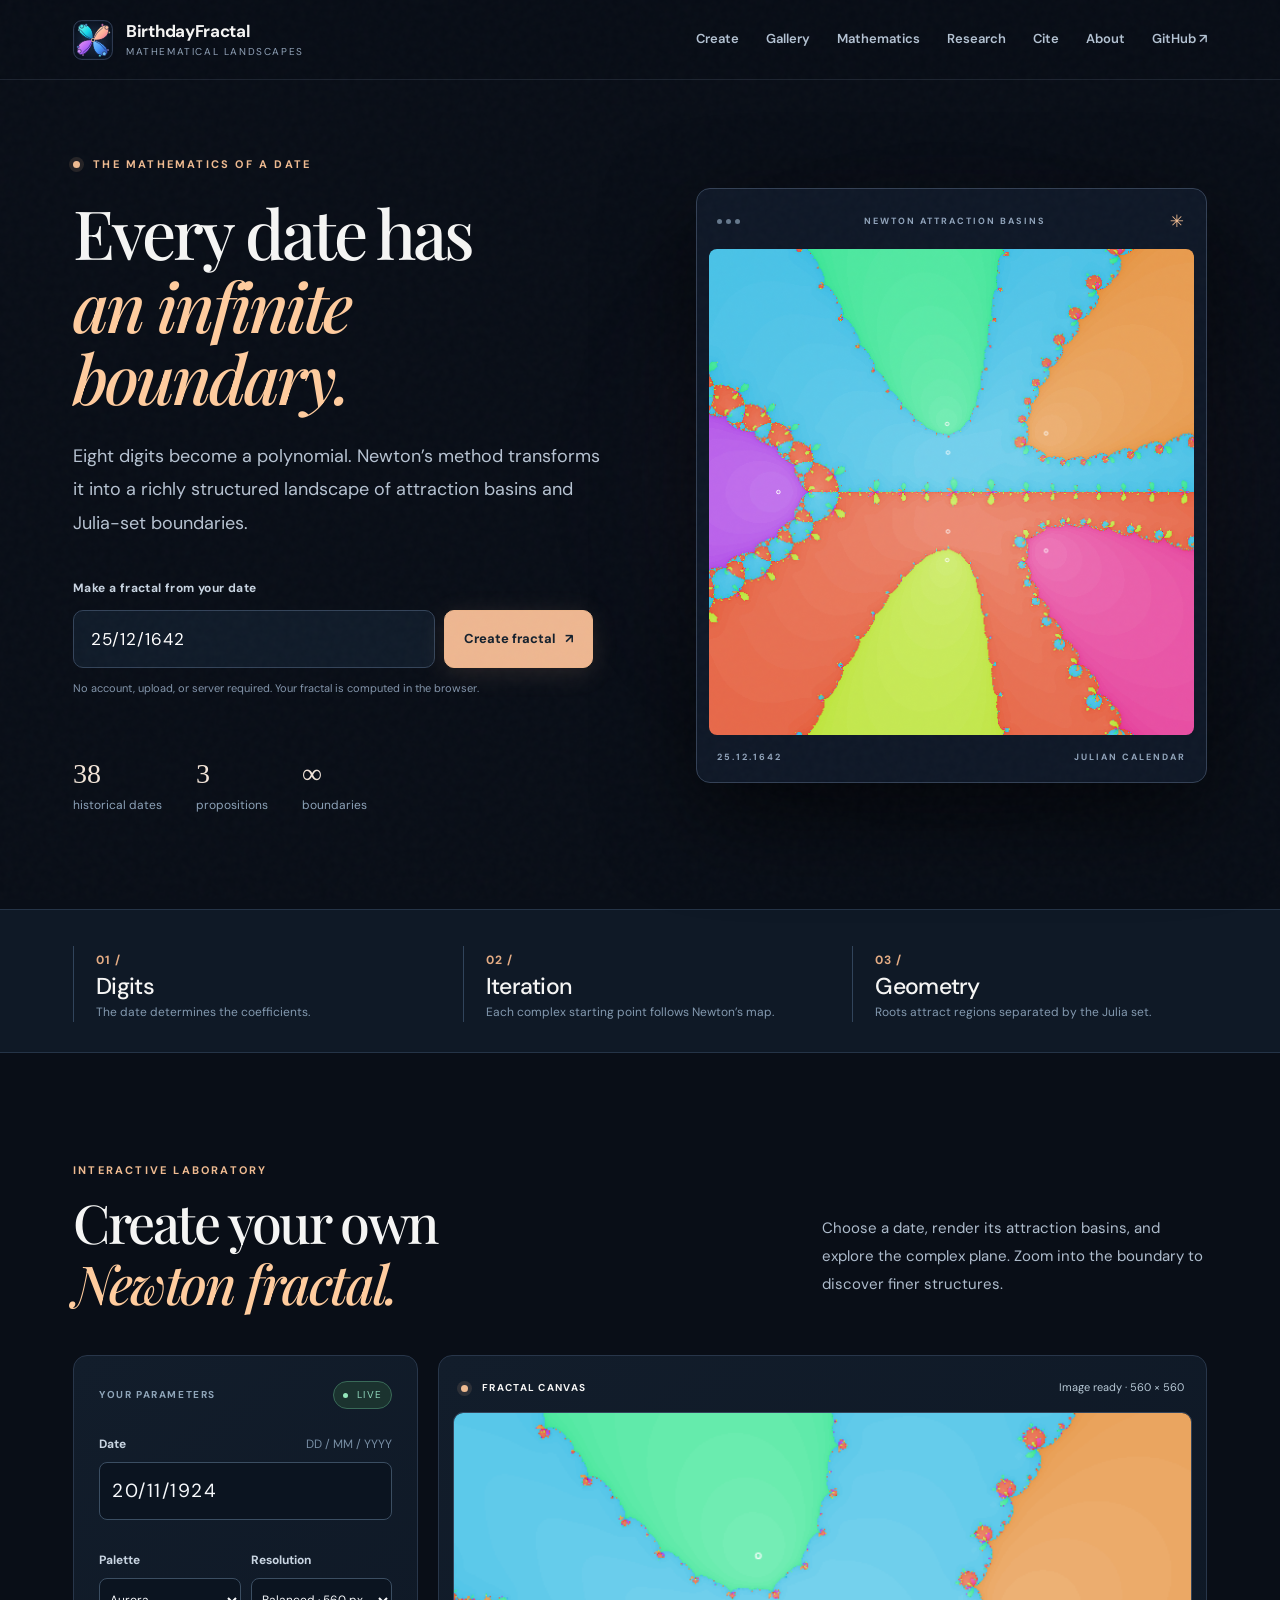
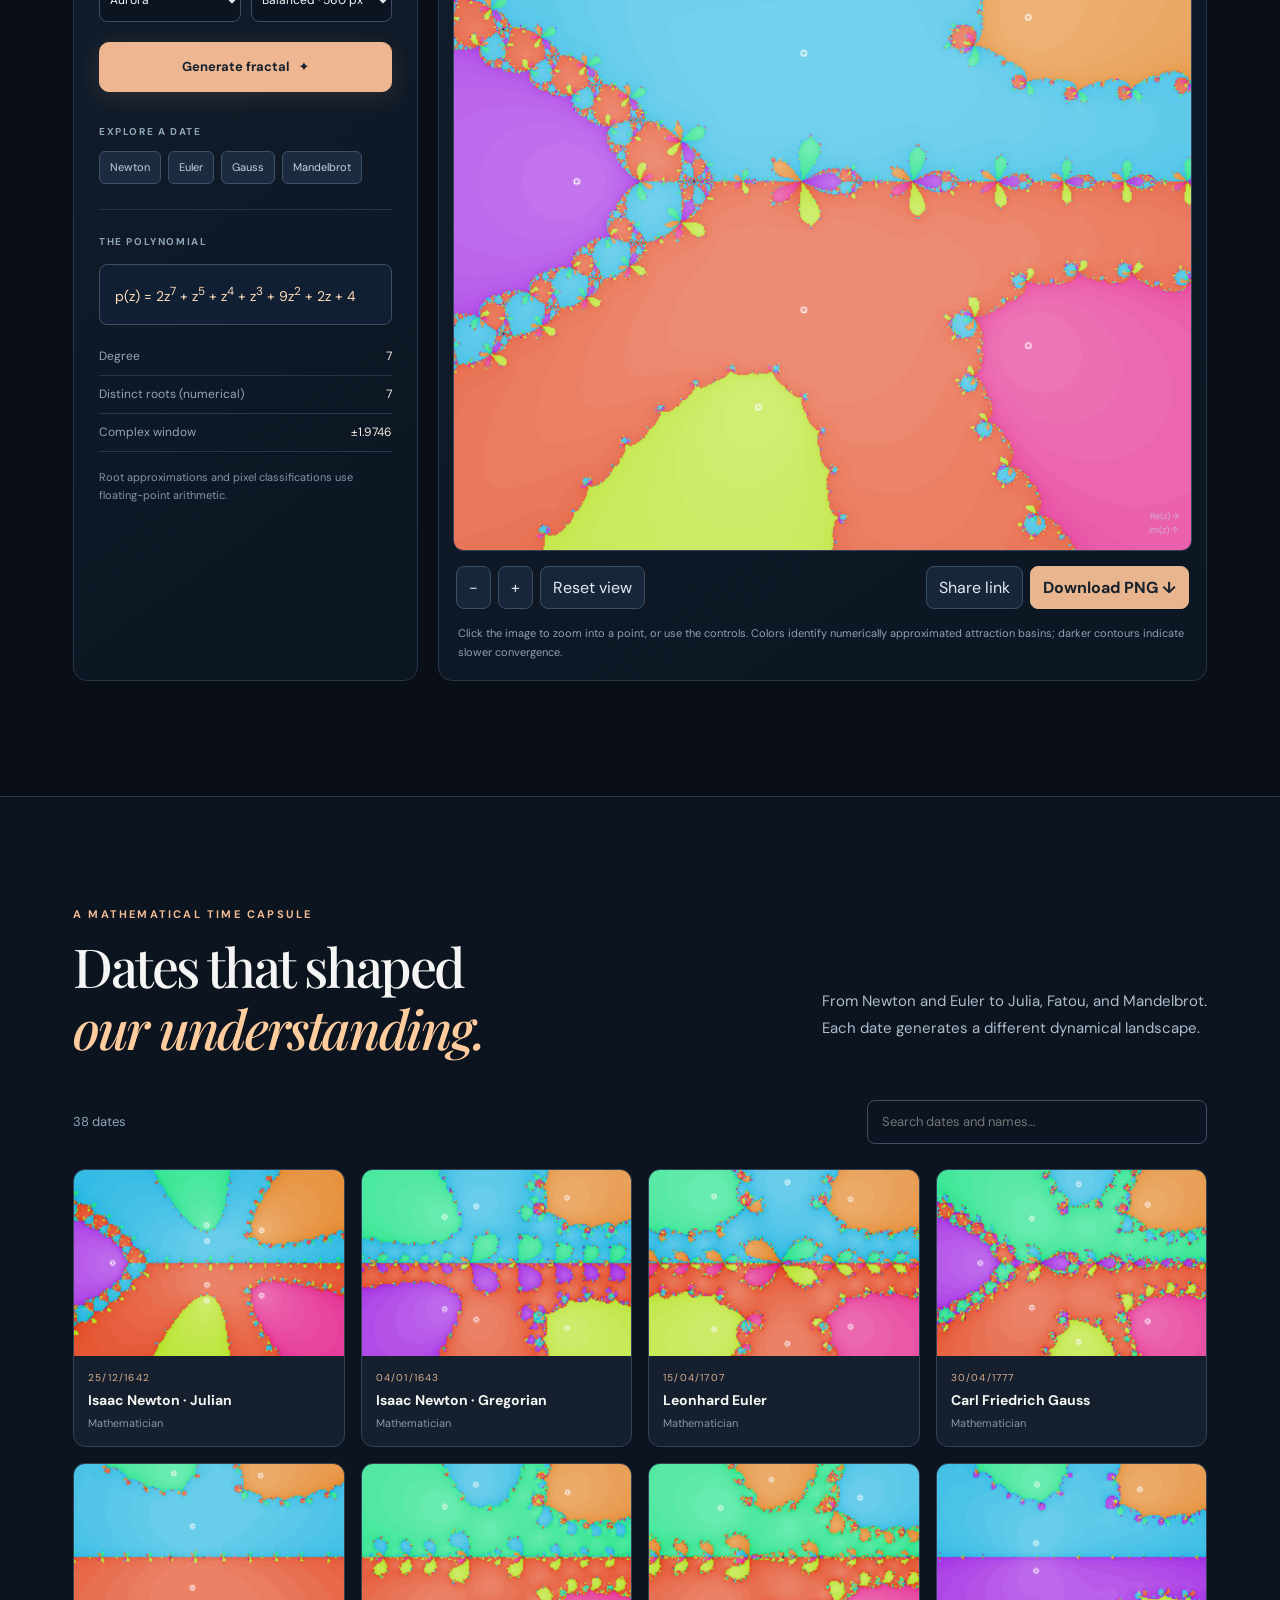
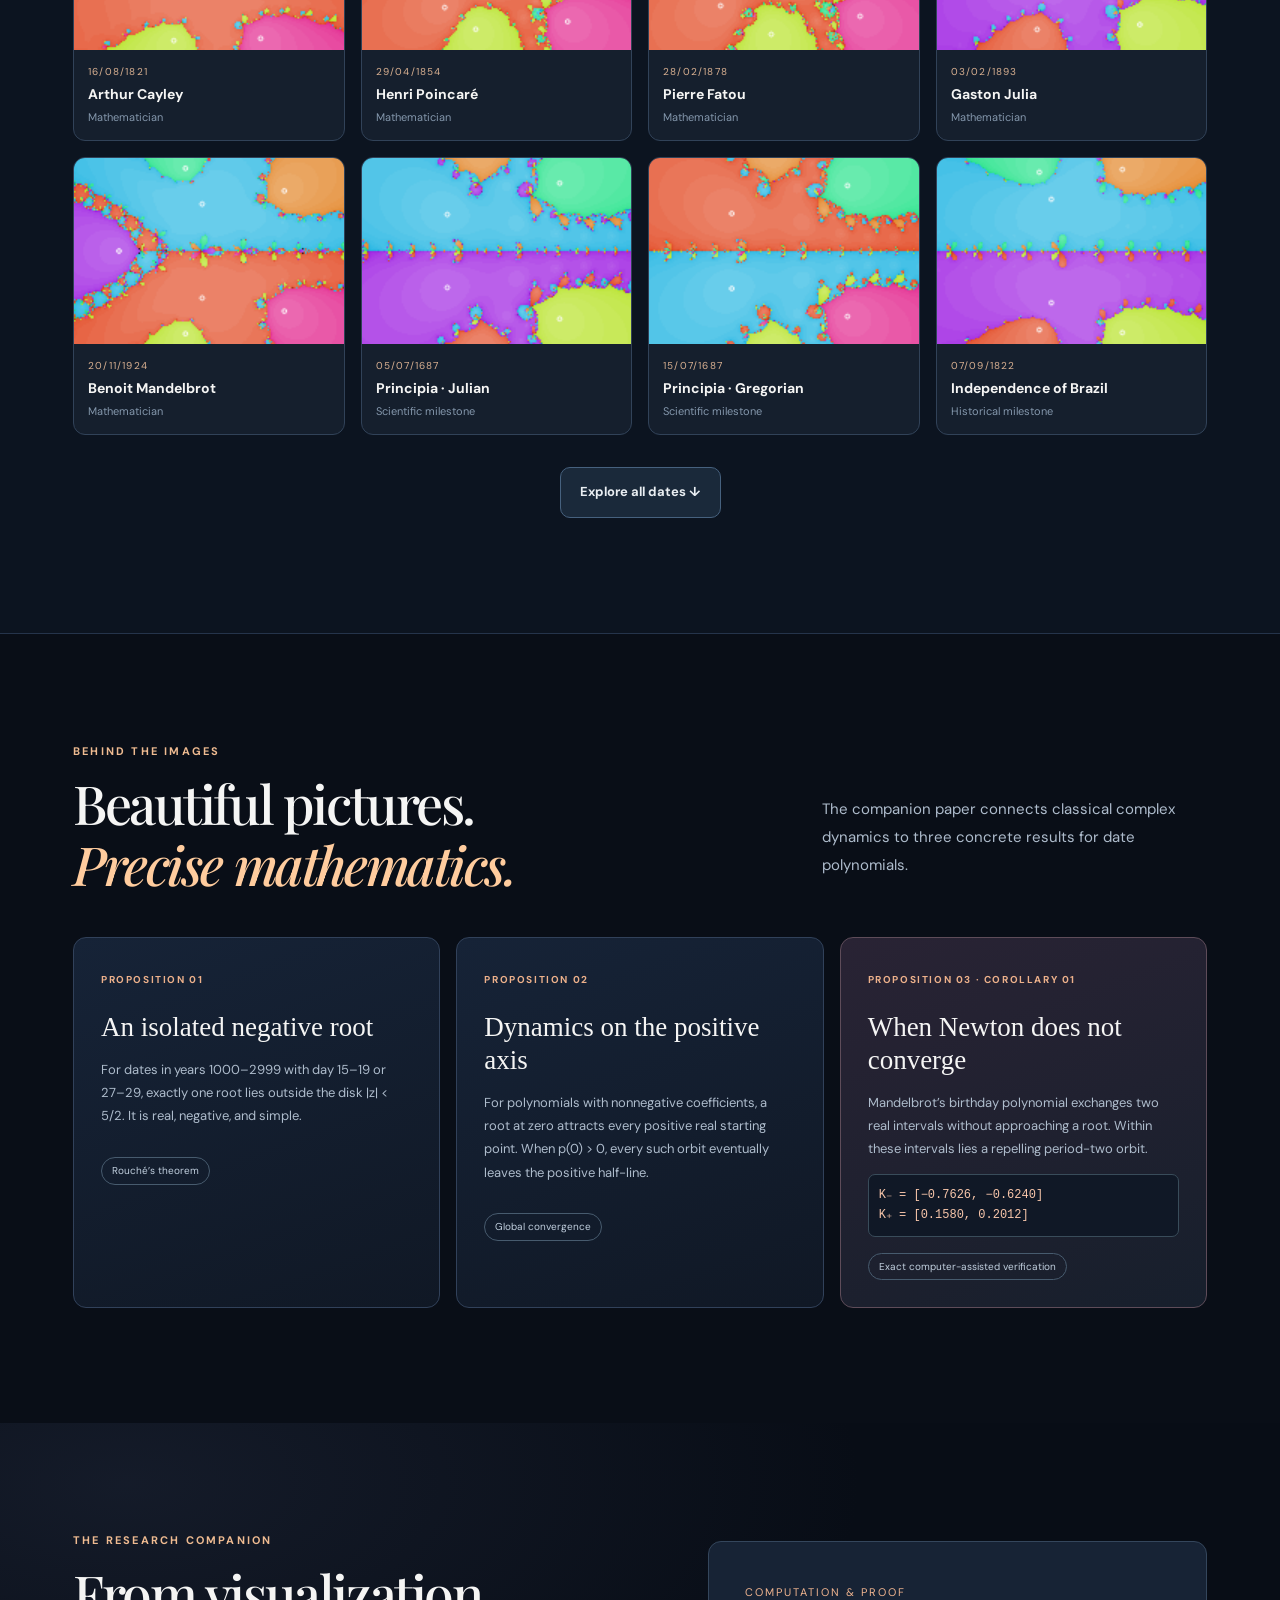
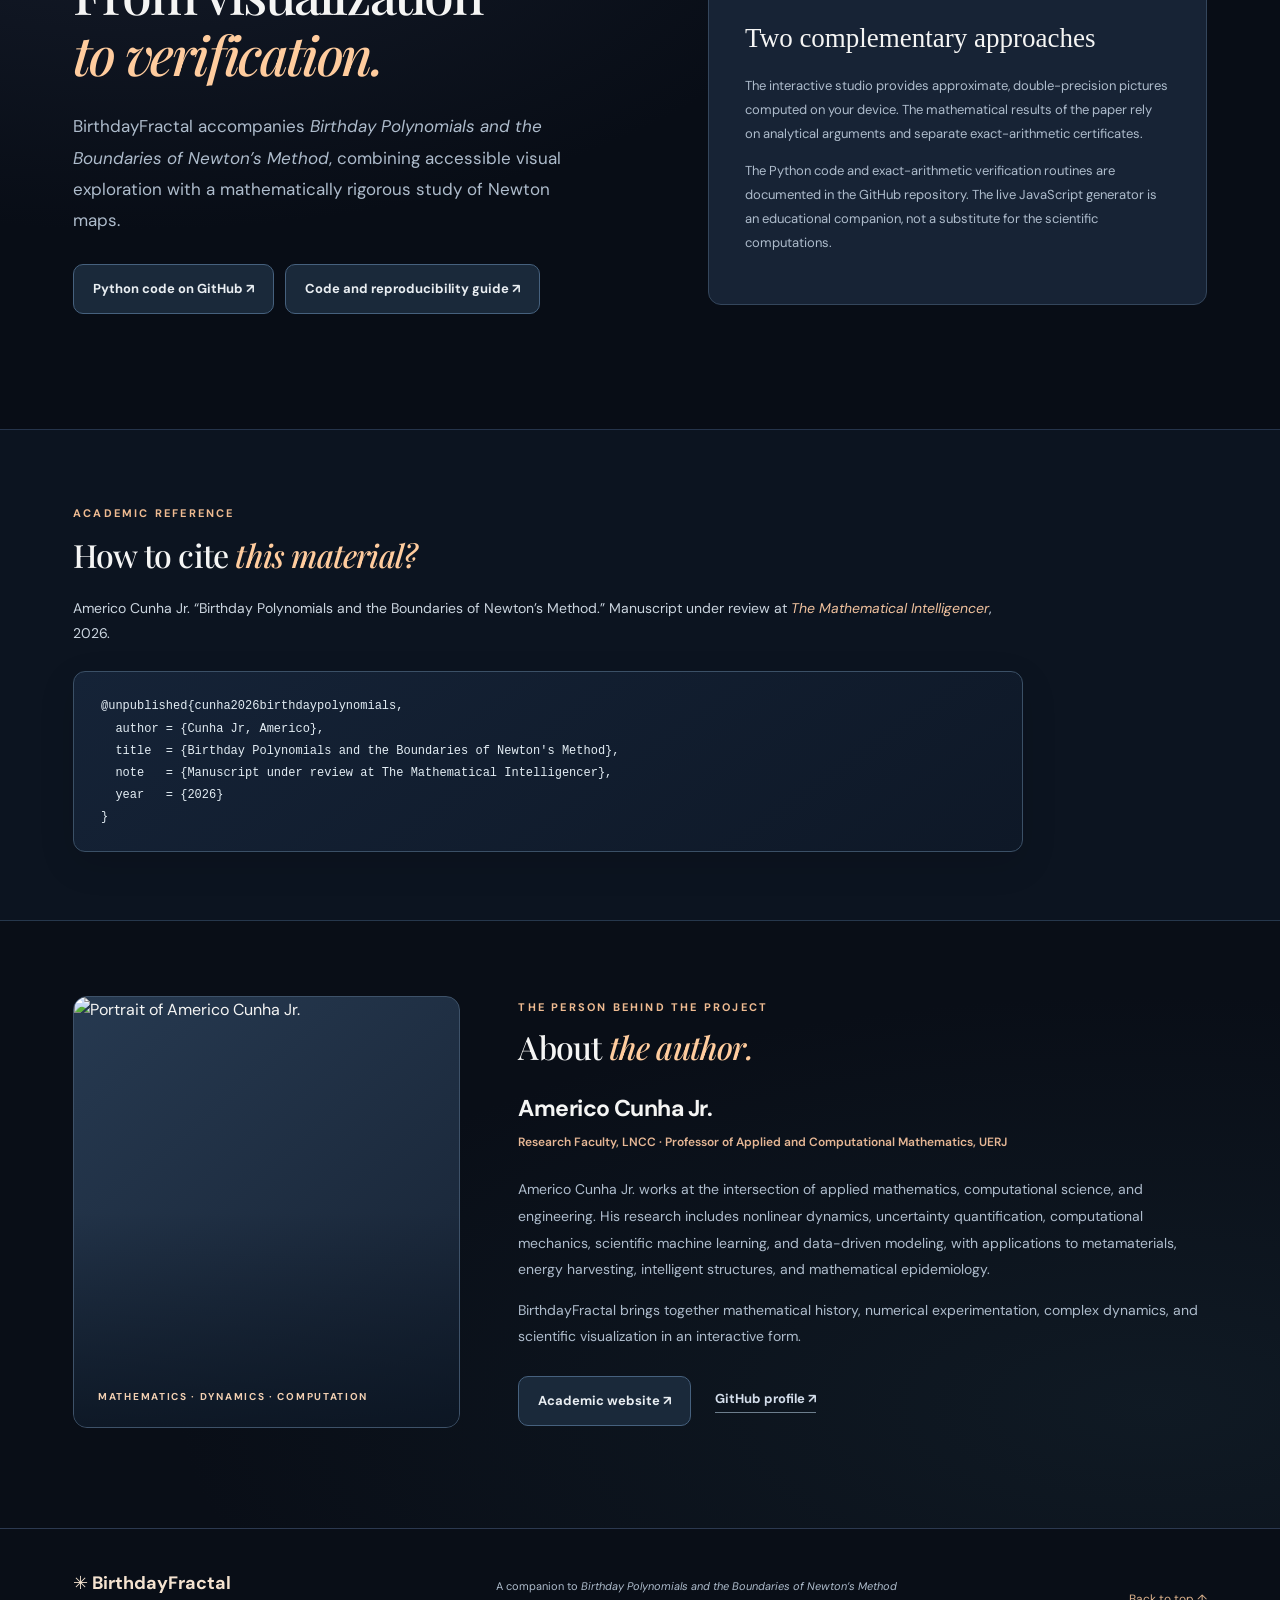
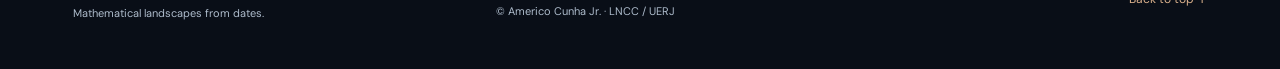
==== commit 15cd6f0d: "Move scientific reproduction package to root-level PythonCode directory" ====
--- a/index.html
+++ b/index.html
@@ -36,7 +36,7 @@
 <section id="gallery" class="section gallery-section"><div class="container"><div class="section-head"><div><p class="eyebrow">A MATHEMATICAL TIME CAPSULE</p><h2>Dates that shaped<br><em>our understanding.</em></h2></div><p>From Newton and Euler to Julia, Fatou, and Mandelbrot. Each date generates a different dynamical landscape.</p></div><div class="gallery-head"><span id="galleryCount">38 dates</span><input id="gallerySearch" type="search" placeholder="Search dates and names…" aria-label="Search gallery"></div><div id="galleryGrid" class="gallery-grid"></div><div class="center"><button class="btn outline" id="showAll" type="button">Explore all dates ↓</button></div></div></section>
 <section id="mathematics" class="section container"><div class="section-head"><div><p class="eyebrow">BEHIND THE IMAGES</p><h2>Beautiful pictures.<br><em>Precise mathematics.</em></h2></div><p>The companion paper connects classical complex dynamics to three concrete results for date polynomials.</p></div>
 <div class="math-grid"><article class="math-card"><span class="card-number">PROPOSITION 01</span><h3>An isolated negative root</h3><p>For dates in years 1000–2999 with day 15–19 or 27–29, exactly one root lies outside the disk |z| &lt; 5/2. It is real, negative, and simple.</p><span class="math-tag">Rouché’s theorem</span></article><article class="math-card"><span class="card-number">PROPOSITION 02</span><h3>Dynamics on the positive axis</h3><p>For polynomials with nonnegative coefficients, a root at zero attracts every positive real starting point. When p(0) &gt; 0, every such orbit eventually leaves the positive half-line.</p><span class="math-tag">Global convergence</span></article><article class="math-card emphasis"><span class="card-number">PROPOSITION 03 · COROLLARY 01</span><h3>When Newton does not converge</h3><p>Mandelbrot’s birthday polynomial exchanges two real intervals without approaching a root. Within these intervals lies a repelling period-two orbit.</p><div class="intervals">K₋ = [−0.7626, −0.6240]<br>K₊ = [0.1580, 0.2012]</div><span class="math-tag">Exact computer-assisted verification</span></article></div></section>
-<section id="research" class="section research-section"><div class="container research-grid"><div><p class="eyebrow">THE RESEARCH COMPANION</p><h2>From visualization<br><em>to verification.</em></h2><p class="research-lead">BirthdayFractal accompanies <cite>Birthday Polynomials and the Boundaries of Newton’s Method</cite>, combining accessible visual exploration with a mathematically rigorous study of Newton maps.</p><div class="research-actions"><a class="btn outline" href="https://github.com/americocunhajr/BirthdayFractal/tree/main/research/ESM_2" target="_blank" rel="noopener">Research code on GitHub ↗</a><a class="btn outline" href="https://github.com/americocunhajr/BirthdayFractal/blob/main/CODE.md" target="_blank" rel="noopener">Code and reproducibility guide ↗</a></div></div><div class="research-note"><span>COMPUTATION & PROOF</span><h3>Two complementary approaches</h3><p>The interactive studio provides approximate, double-precision pictures computed on your device. The mathematical results of the paper rely on analytical arguments and separate exact-arithmetic certificates.</p><p>The Python code and exact-arithmetic verification routines are documented in the GitHub repository. The live JavaScript generator is an educational companion, not a substitute for the scientific computations.</p></div></div></section>
+<section id="research" class="section research-section"><div class="container research-grid"><div><p class="eyebrow">THE RESEARCH COMPANION</p><h2>From visualization<br><em>to verification.</em></h2><p class="research-lead">BirthdayFractal accompanies <cite>Birthday Polynomials and the Boundaries of Newton’s Method</cite>, combining accessible visual exploration with a mathematically rigorous study of Newton maps.</p><div class="research-actions"><a class="btn outline" href="https://github.com/americocunhajr/BirthdayFractal/tree/main/PythonCode" target="_blank" rel="noopener">Python code on GitHub ↗</a><a class="btn outline" href="https://github.com/americocunhajr/BirthdayFractal/blob/main/CODE.md" target="_blank" rel="noopener">Code and reproducibility guide ↗</a></div></div><div class="research-note"><span>COMPUTATION & PROOF</span><h3>Two complementary approaches</h3><p>The interactive studio provides approximate, double-precision pictures computed on your device. The mathematical results of the paper rely on analytical arguments and separate exact-arithmetic certificates.</p><p>The Python code and exact-arithmetic verification routines are documented in the GitHub repository. The live JavaScript generator is an educational companion, not a substitute for the scientific computations.</p></div></div></section>
 
 
 
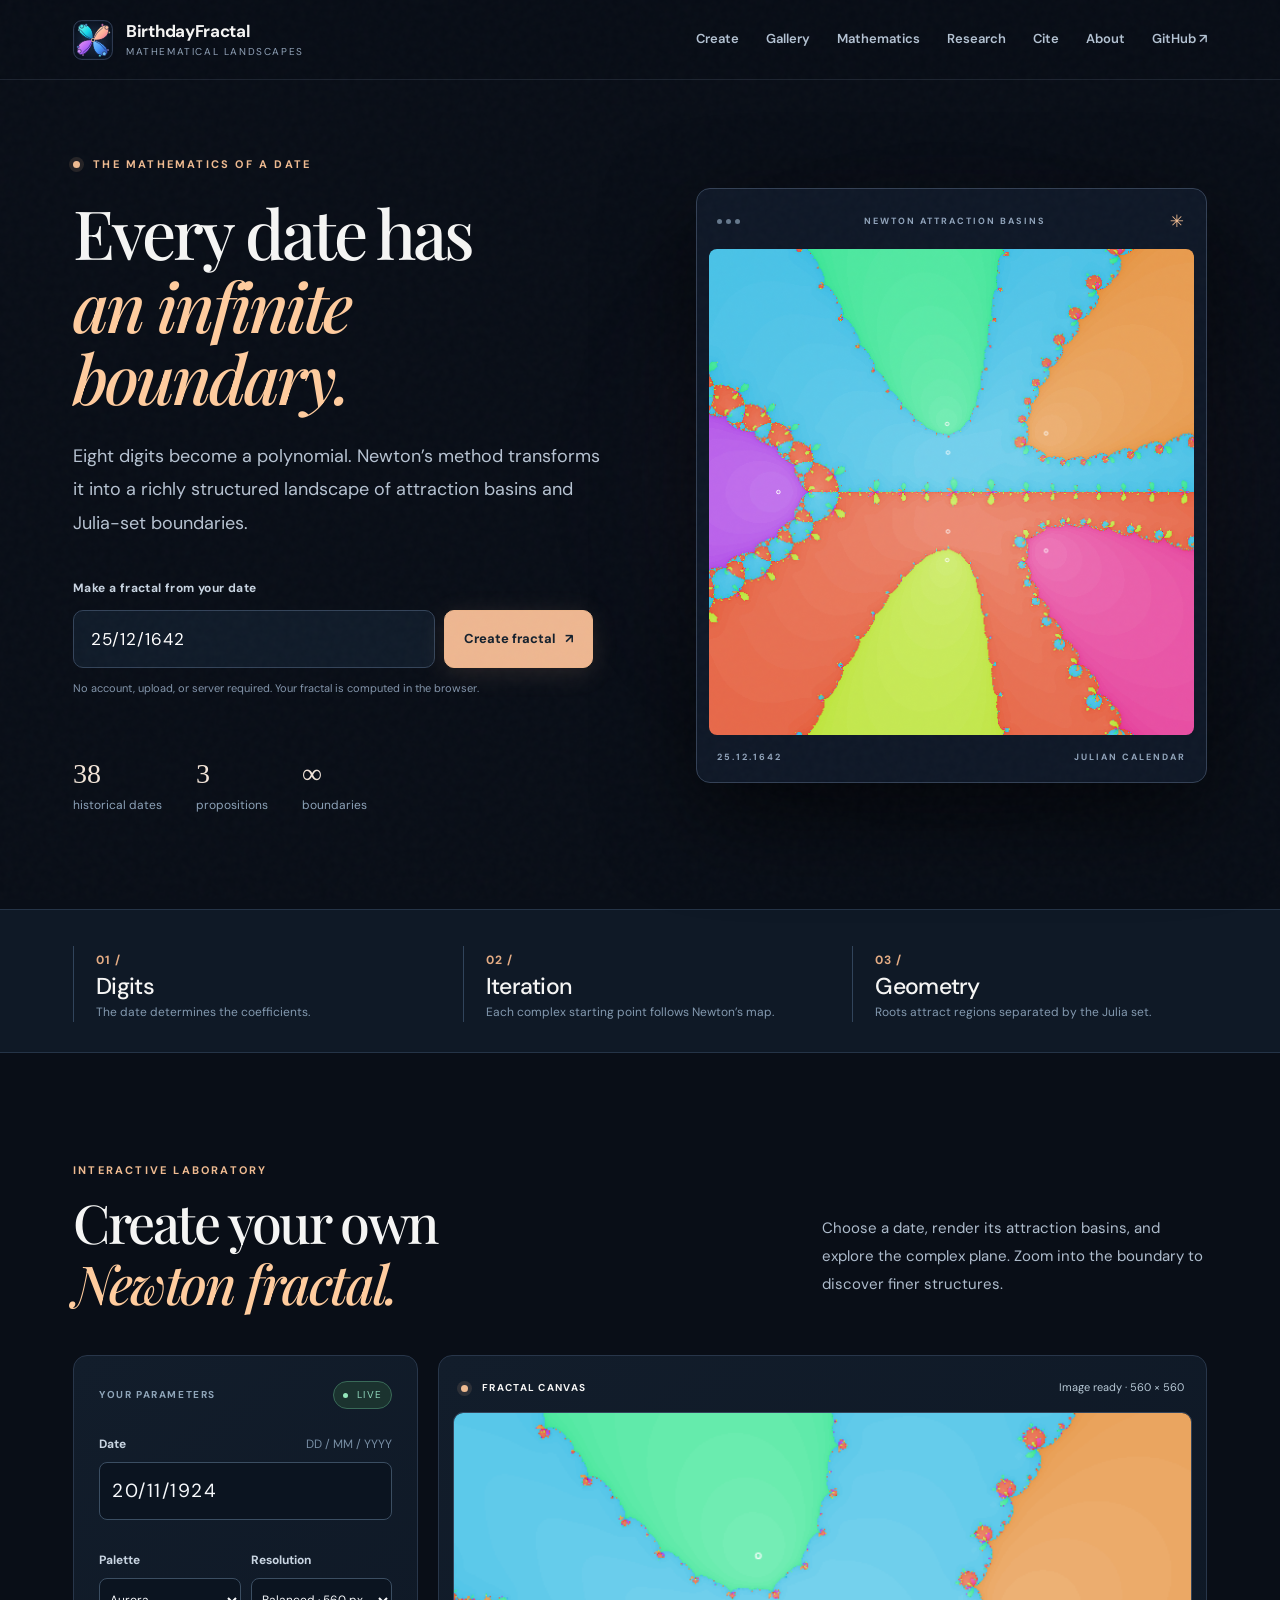
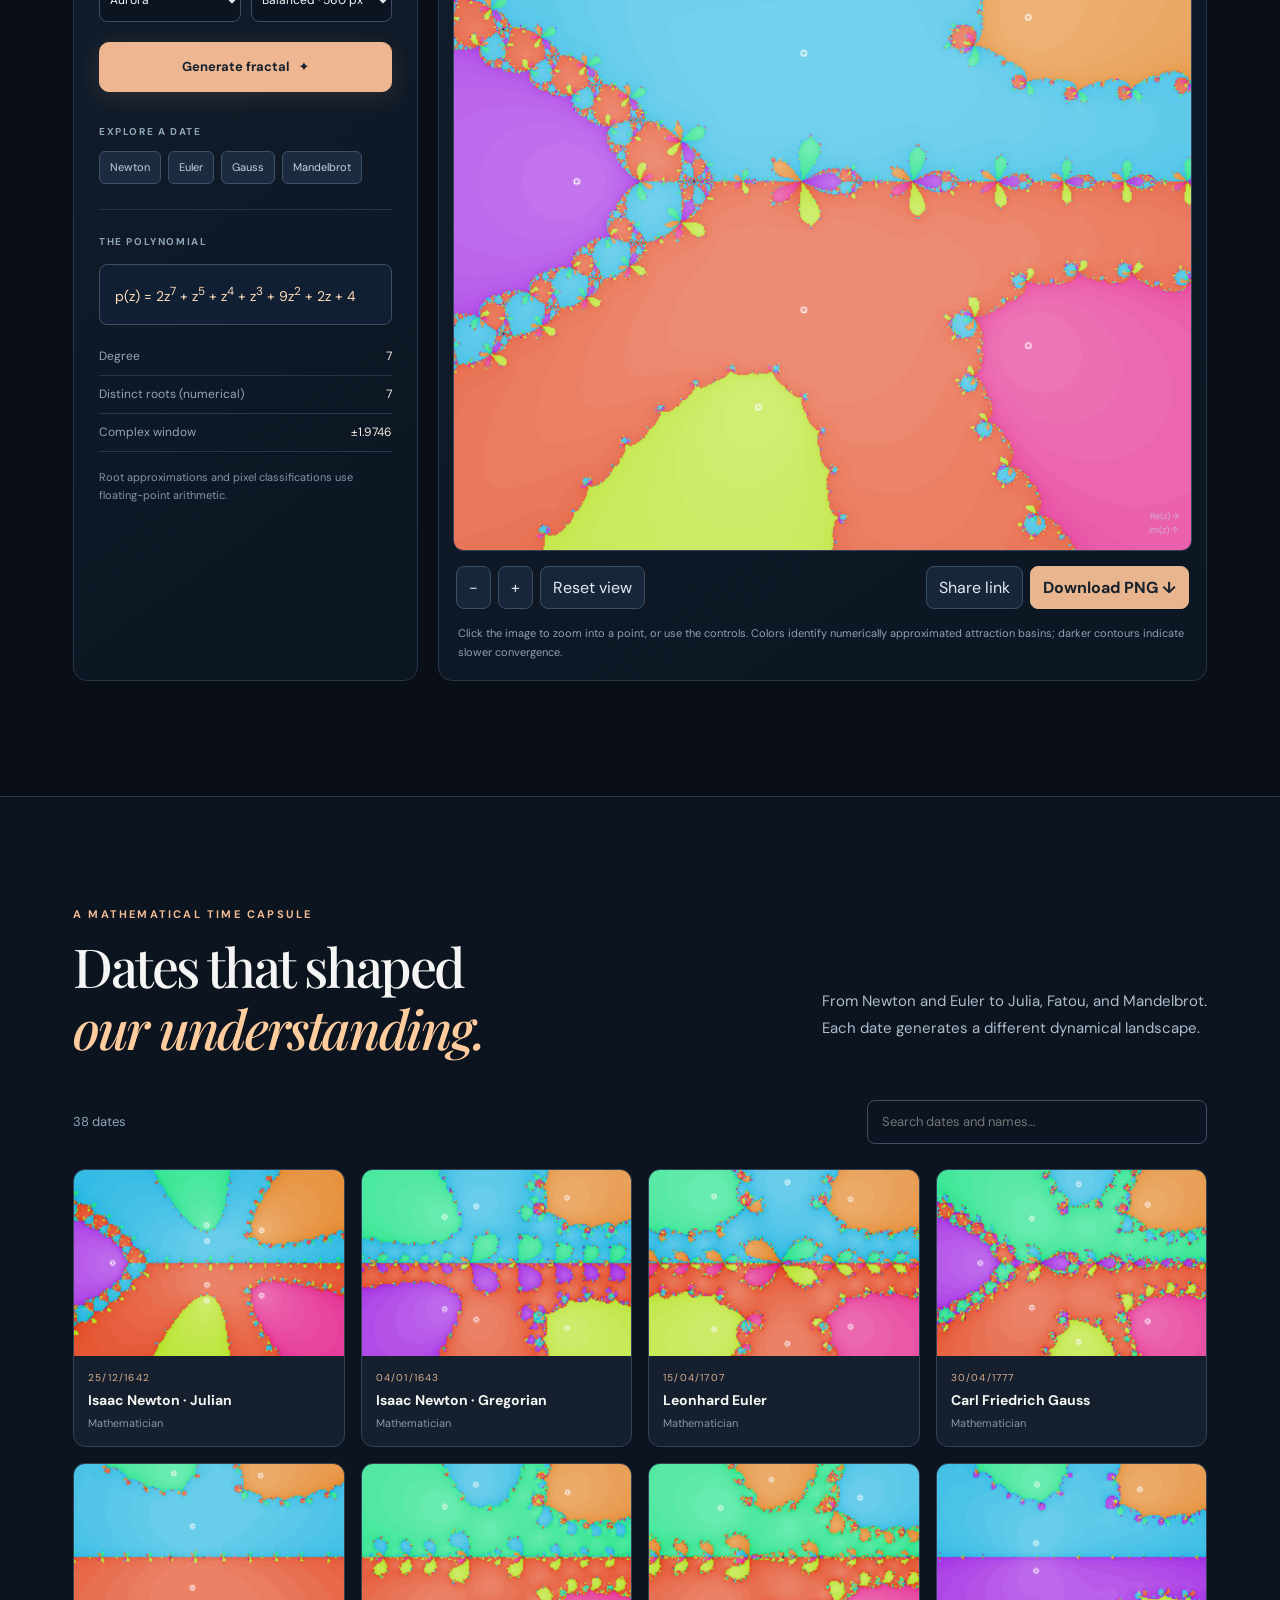
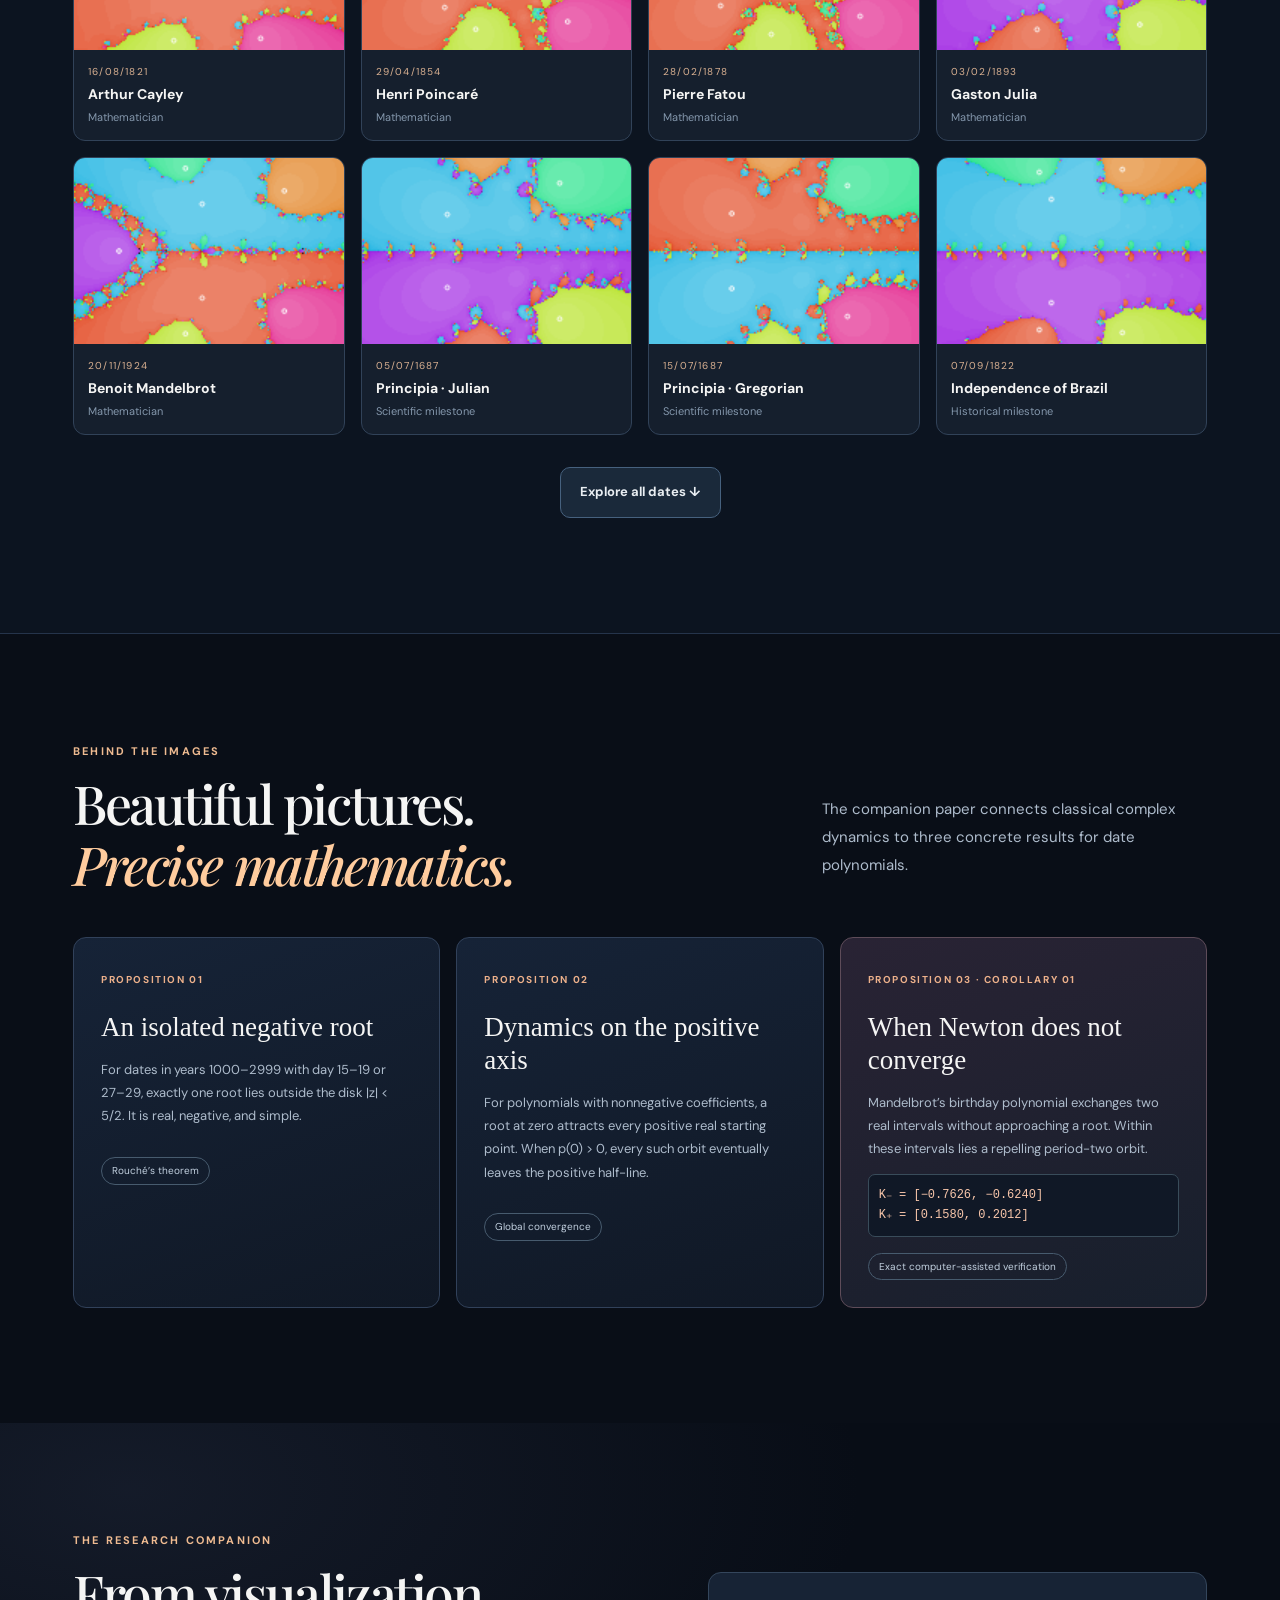
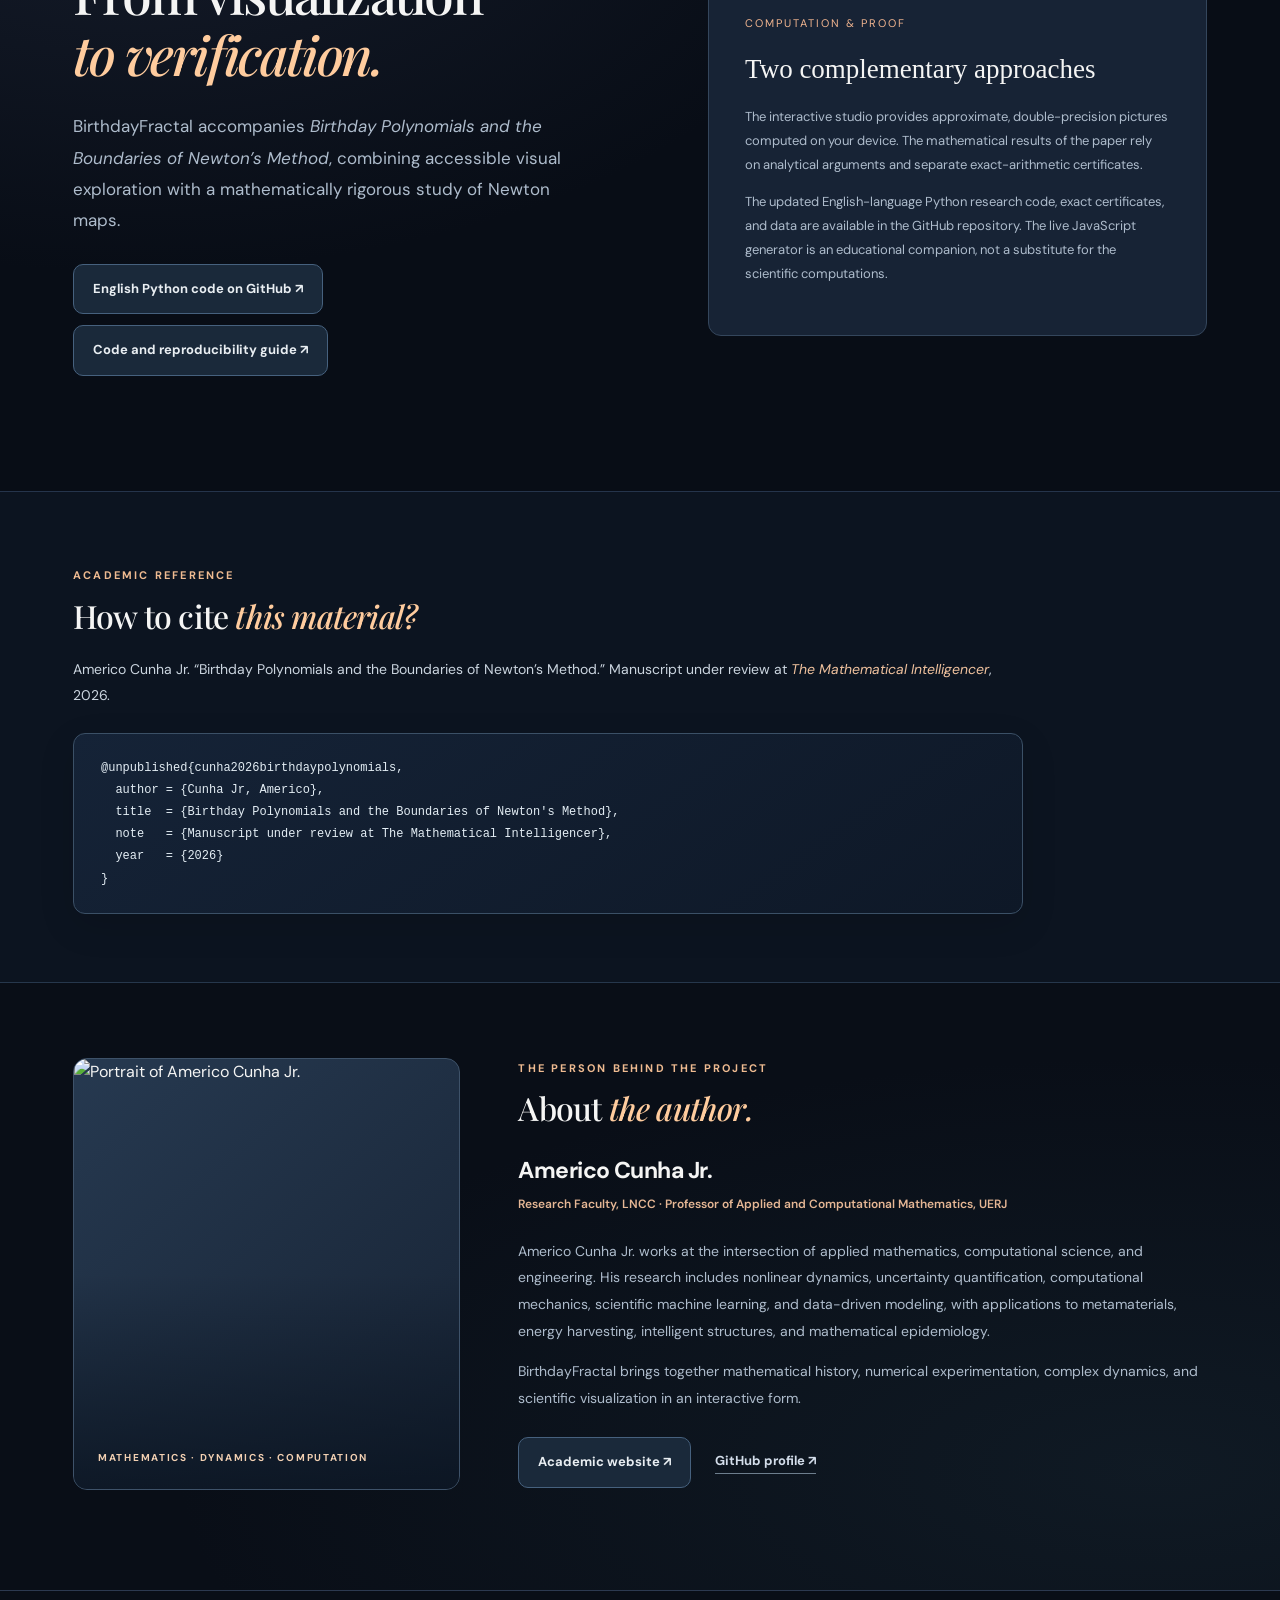
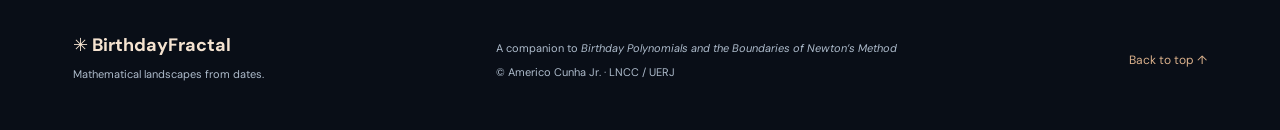
==== commit 8eca02de: "Replace PythonCode with documented English research package" ====
--- a/index.html
+++ b/index.html
@@ -36,7 +36,7 @@
 <section id="gallery" class="section gallery-section"><div class="container"><div class="section-head"><div><p class="eyebrow">A MATHEMATICAL TIME CAPSULE</p><h2>Dates that shaped<br><em>our understanding.</em></h2></div><p>From Newton and Euler to Julia, Fatou, and Mandelbrot. Each date generates a different dynamical landscape.</p></div><div class="gallery-head"><span id="galleryCount">38 dates</span><input id="gallerySearch" type="search" placeholder="Search dates and names…" aria-label="Search gallery"></div><div id="galleryGrid" class="gallery-grid"></div><div class="center"><button class="btn outline" id="showAll" type="button">Explore all dates ↓</button></div></div></section>
 <section id="mathematics" class="section container"><div class="section-head"><div><p class="eyebrow">BEHIND THE IMAGES</p><h2>Beautiful pictures.<br><em>Precise mathematics.</em></h2></div><p>The companion paper connects classical complex dynamics to three concrete results for date polynomials.</p></div>
 <div class="math-grid"><article class="math-card"><span class="card-number">PROPOSITION 01</span><h3>An isolated negative root</h3><p>For dates in years 1000–2999 with day 15–19 or 27–29, exactly one root lies outside the disk |z| &lt; 5/2. It is real, negative, and simple.</p><span class="math-tag">Rouché’s theorem</span></article><article class="math-card"><span class="card-number">PROPOSITION 02</span><h3>Dynamics on the positive axis</h3><p>For polynomials with nonnegative coefficients, a root at zero attracts every positive real starting point. When p(0) &gt; 0, every such orbit eventually leaves the positive half-line.</p><span class="math-tag">Global convergence</span></article><article class="math-card emphasis"><span class="card-number">PROPOSITION 03 · COROLLARY 01</span><h3>When Newton does not converge</h3><p>Mandelbrot’s birthday polynomial exchanges two real intervals without approaching a root. Within these intervals lies a repelling period-two orbit.</p><div class="intervals">K₋ = [−0.7626, −0.6240]<br>K₊ = [0.1580, 0.2012]</div><span class="math-tag">Exact computer-assisted verification</span></article></div></section>
-<section id="research" class="section research-section"><div class="container research-grid"><div><p class="eyebrow">THE RESEARCH COMPANION</p><h2>From visualization<br><em>to verification.</em></h2><p class="research-lead">BirthdayFractal accompanies <cite>Birthday Polynomials and the Boundaries of Newton’s Method</cite>, combining accessible visual exploration with a mathematically rigorous study of Newton maps.</p><div class="research-actions"><a class="btn outline" href="https://github.com/americocunhajr/BirthdayFractal/tree/main/PythonCode" target="_blank" rel="noopener">Python code on GitHub ↗</a><a class="btn outline" href="https://github.com/americocunhajr/BirthdayFractal/blob/main/CODE.md" target="_blank" rel="noopener">Code and reproducibility guide ↗</a></div></div><div class="research-note"><span>COMPUTATION & PROOF</span><h3>Two complementary approaches</h3><p>The interactive studio provides approximate, double-precision pictures computed on your device. The mathematical results of the paper rely on analytical arguments and separate exact-arithmetic certificates.</p><p>The Python code and exact-arithmetic verification routines are documented in the GitHub repository. The live JavaScript generator is an educational companion, not a substitute for the scientific computations.</p></div></div></section>
+<section id="research" class="section research-section"><div class="container research-grid"><div><p class="eyebrow">THE RESEARCH COMPANION</p><h2>From visualization<br><em>to verification.</em></h2><p class="research-lead">BirthdayFractal accompanies <cite>Birthday Polynomials and the Boundaries of Newton’s Method</cite>, combining accessible visual exploration with a mathematically rigorous study of Newton maps.</p><div class="research-actions"><a class="btn outline" href="https://github.com/americocunhajr/BirthdayFractal/tree/main/PythonCode" target="_blank" rel="noopener">English Python code on GitHub ↗</a><a class="btn outline" href="https://github.com/americocunhajr/BirthdayFractal/blob/main/CODE.md" target="_blank" rel="noopener">Code and reproducibility guide ↗</a></div></div><div class="research-note"><span>COMPUTATION & PROOF</span><h3>Two complementary approaches</h3><p>The interactive studio provides approximate, double-precision pictures computed on your device. The mathematical results of the paper rely on analytical arguments and separate exact-arithmetic certificates.</p><p>The updated English-language Python research code, exact certificates, and data are available in the GitHub repository. The live JavaScript generator is an educational companion, not a substitute for the scientific computations.</p></div></div></section>
 
 
 
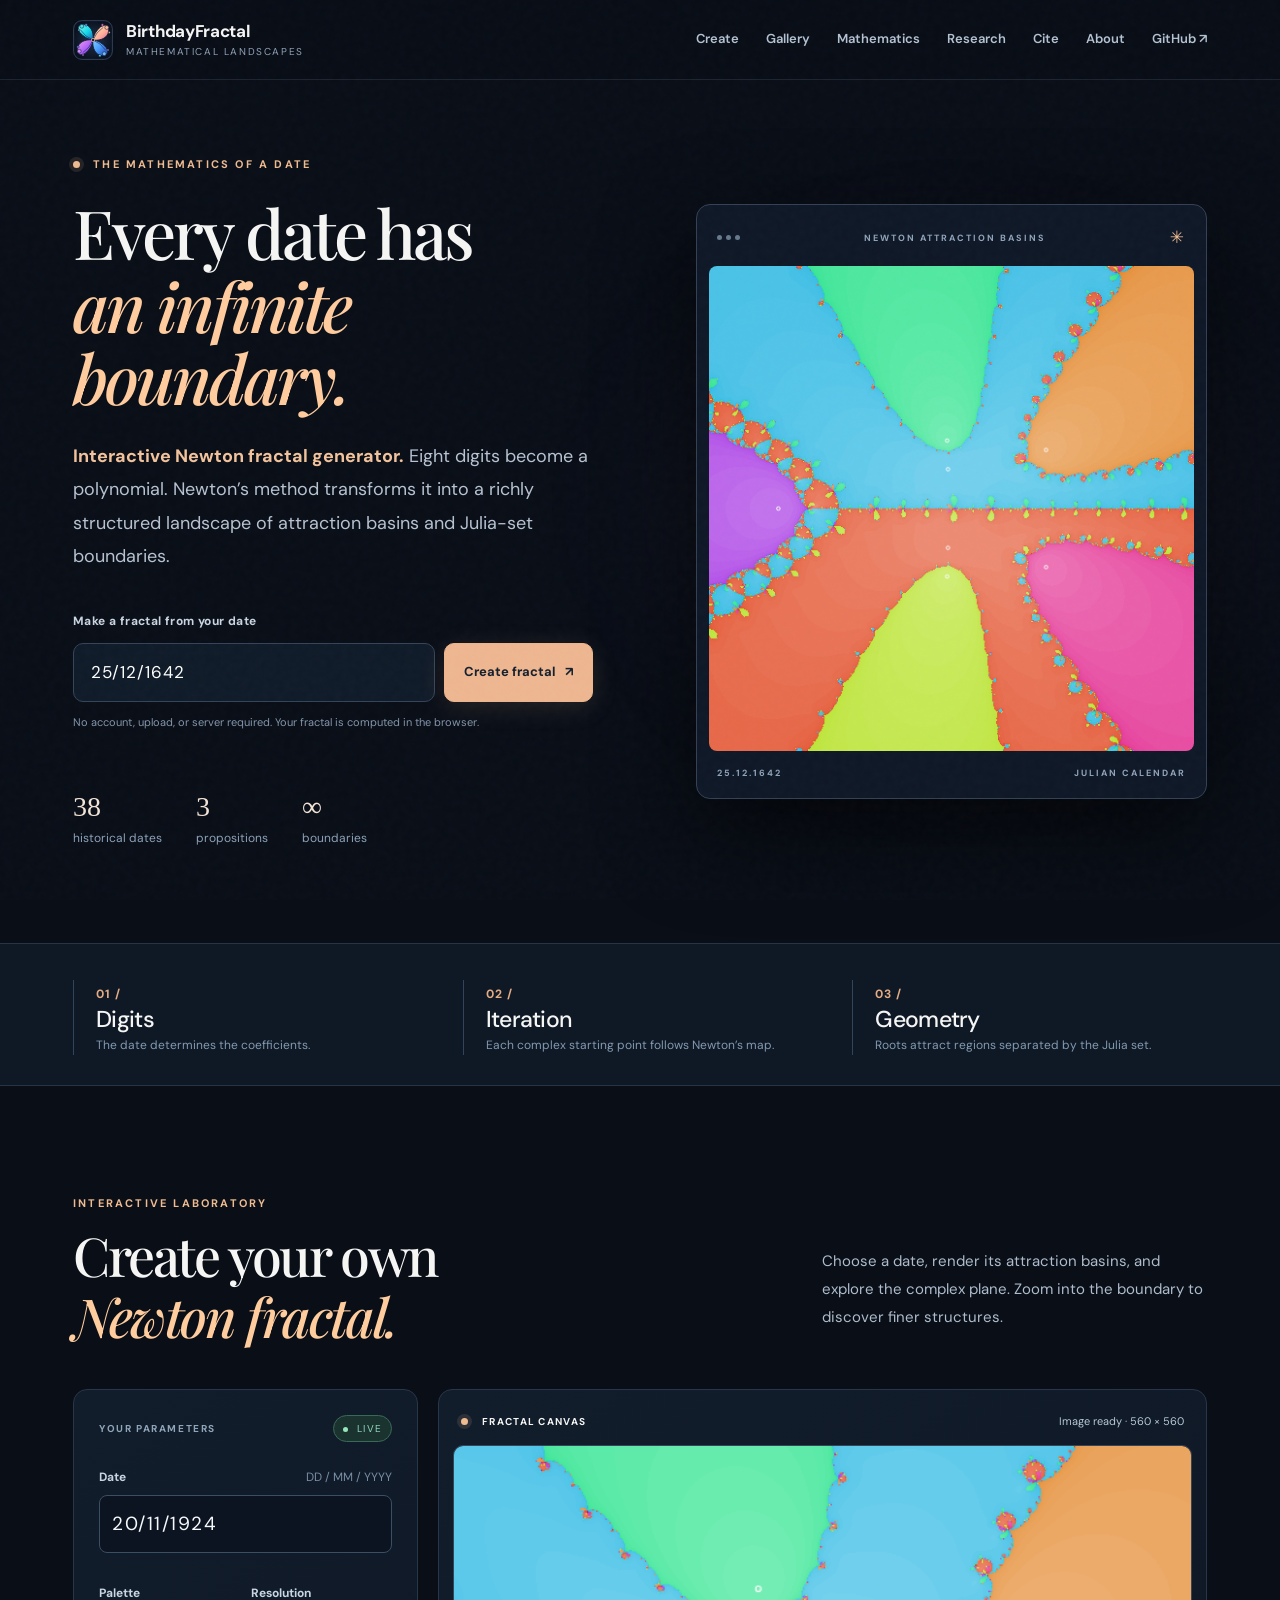
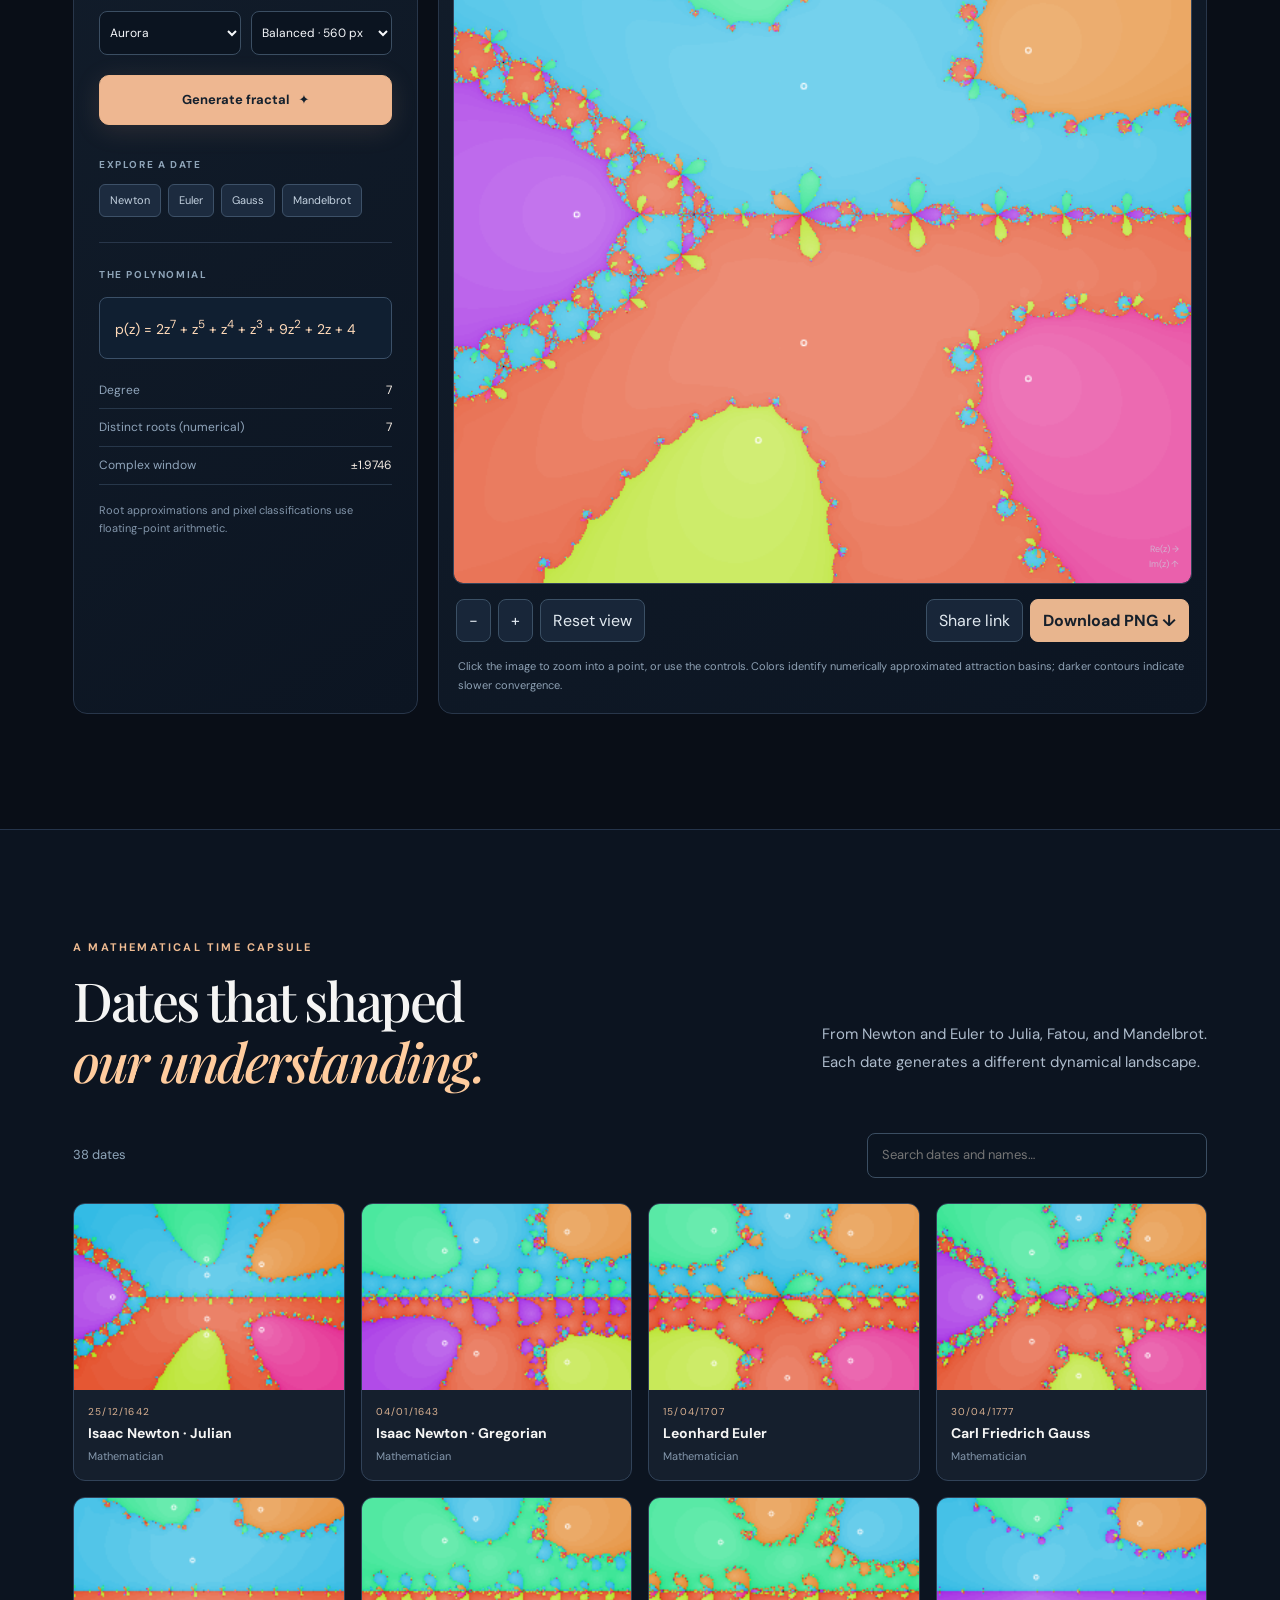
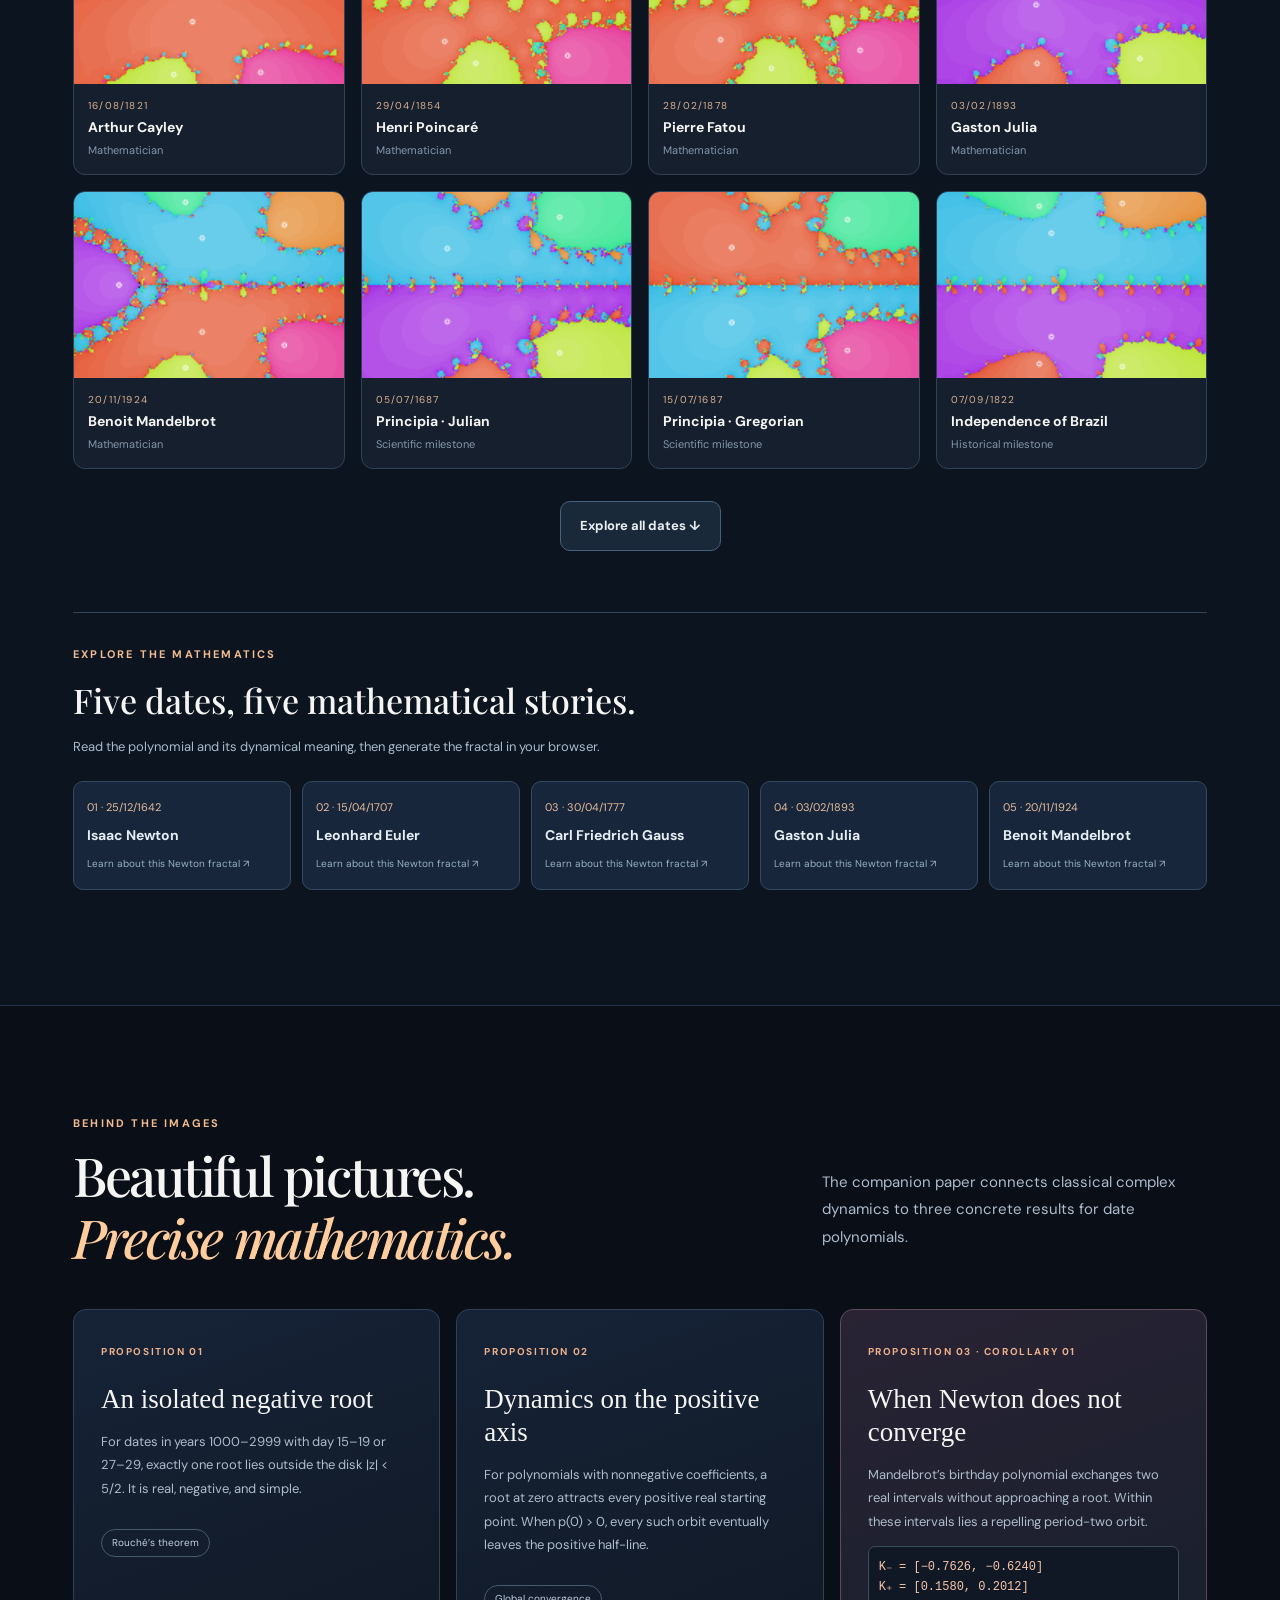
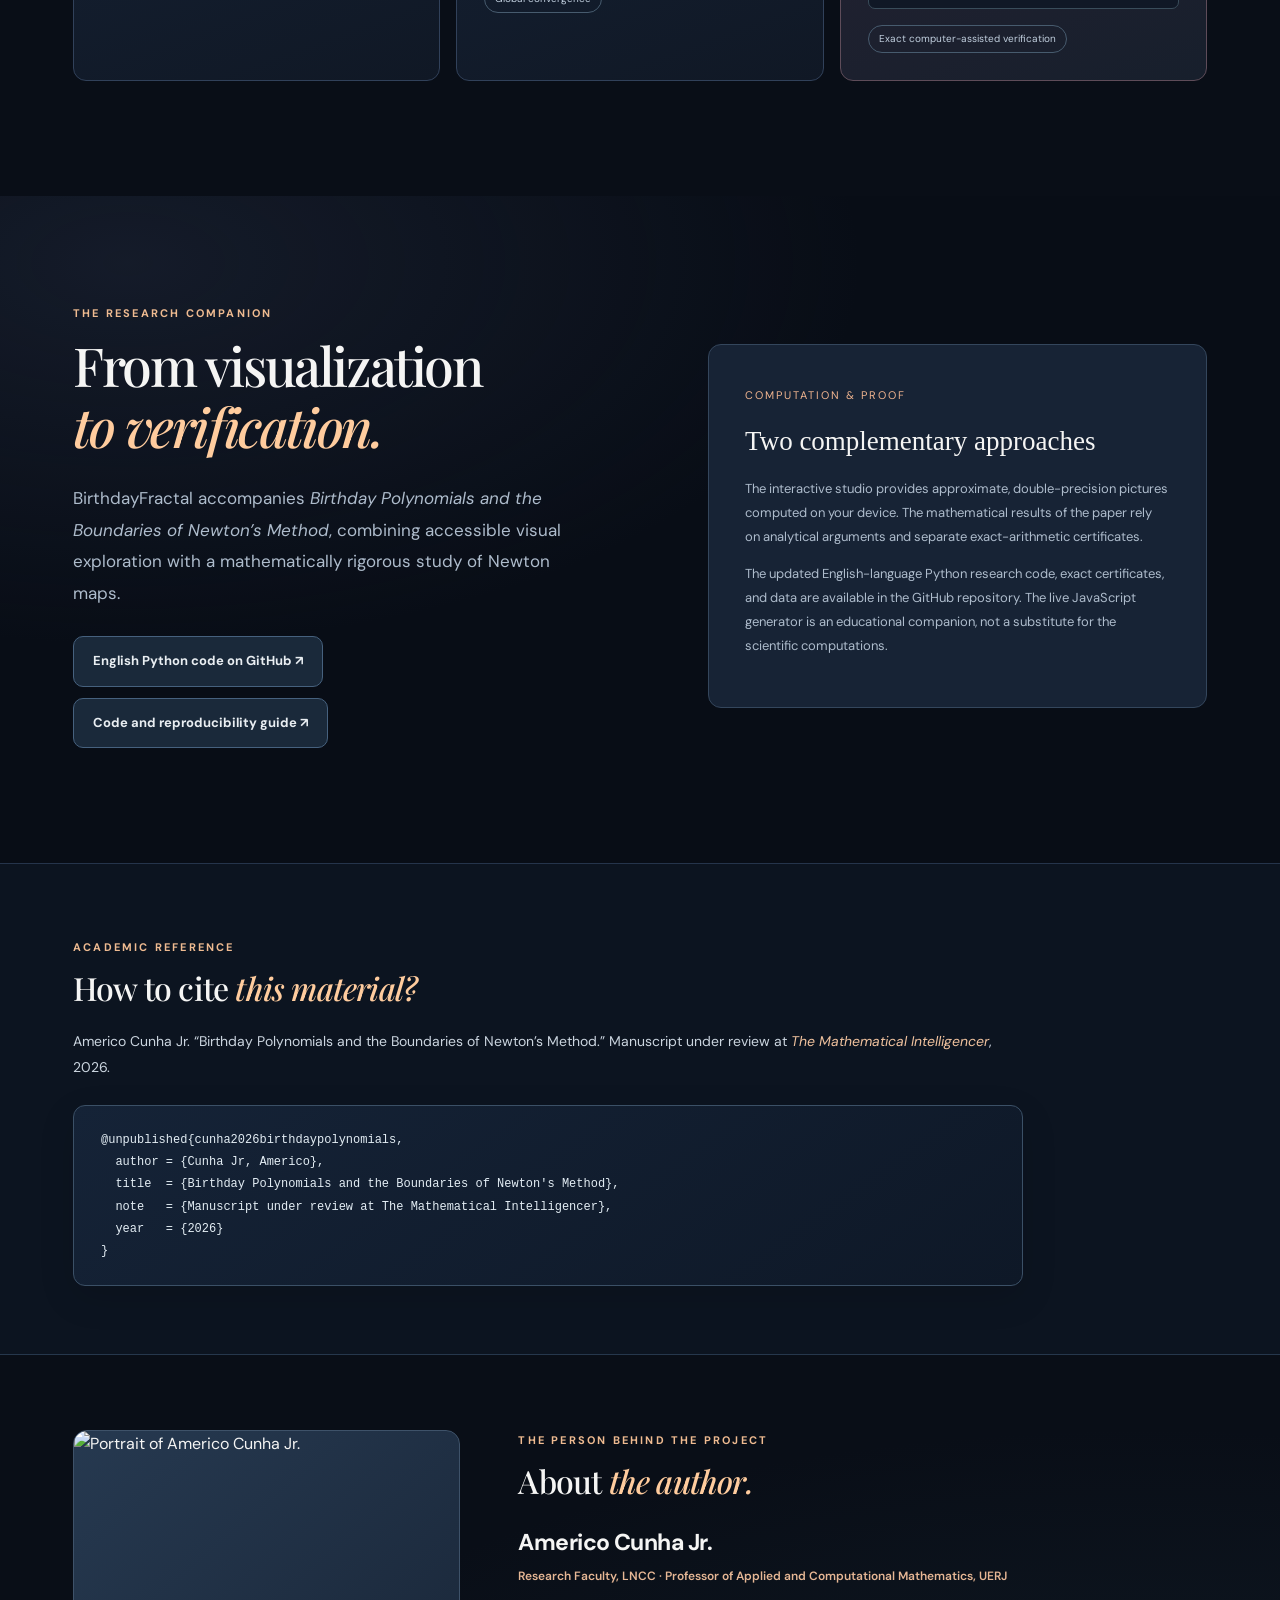
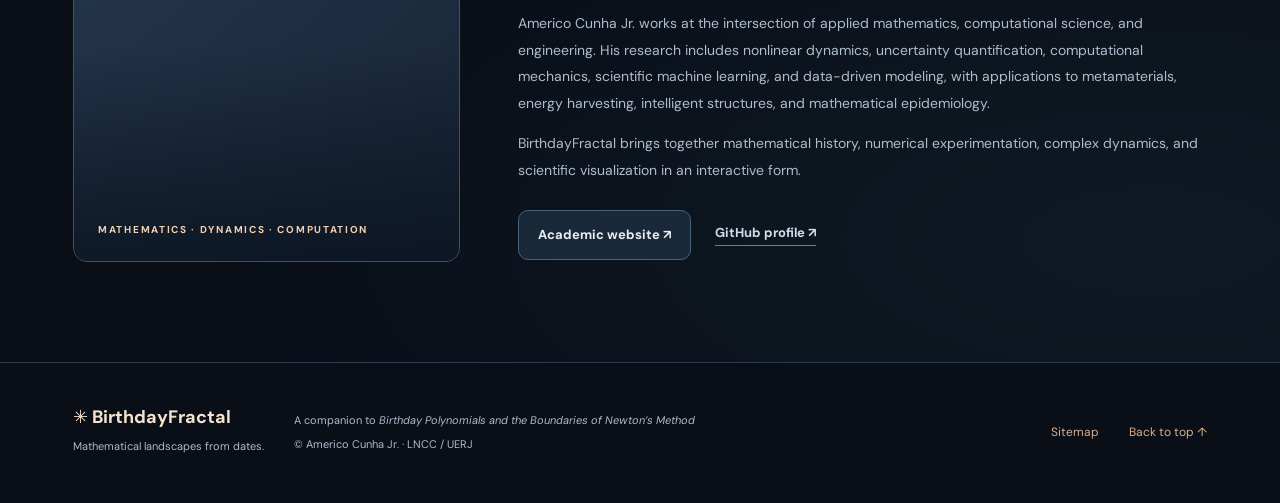
==== commit 7ce3951a: "Add discoverable Newton fractal pages, sitemap, canonical metadata, structured data and social previ" ====
--- a/index.html
+++ b/index.html
@@ -1,8 +1,16 @@
 <!doctype html>
 <html lang="en"><head>
 <meta charset="utf-8"><meta name="viewport" content="width=device-width,initial-scale=1">
-<meta name="theme-color" content="#080d16"><meta name="description" content="Turn any date into a Newton fractal. Explore the mathematics of complex attraction basins.">
-<title>BirthdayFractal — A mathematical landscape for every date</title>
+<meta name="theme-color" content="#080d16"><meta name="robots" content="index, follow, max-image-preview:large"><meta name="author" content="Americo Cunha Jr.">
+<title>BirthdayFractal — Create Newton Fractals from Calendar Dates</title>
+<meta name="description" content="Generate Newton fractals from calendar dates. Explore Julia sets, basins of attraction, mathematical history, and reproducible Python code.">
+<link rel="canonical" href="https://americocunhajr.github.io/BirthdayFractal/"><link rel="sitemap" type="application/xml" href="https://americocunhajr.github.io/BirthdayFractal/sitemap.xml">
+<meta property="og:type" content="website"><meta property="og:site_name" content="BirthdayFractal"><meta property="og:locale" content="en_US">
+<meta property="og:title" content="BirthdayFractal — Interactive Newton Fractal Generator">
+<meta property="og:description" content="Generate Newton fractals from calendar dates. Explore Julia sets, basins of attraction, mathematical history, and reproducible Python code."><meta property="og:url" content="https://americocunhajr.github.io/BirthdayFractal/">
+<meta property="og:image" content="https://americocunhajr.github.io/BirthdayFractal/og-preview.png"><meta property="og:image:type" content="image/png"><meta property="og:image:width" content="1200"><meta property="og:image:height" content="630"><meta property="og:image:alt" content="BirthdayFractal title and a mathematical Newton fractal">
+<meta name="twitter:card" content="summary_large_image"><meta name="twitter:title" content="BirthdayFractal — Newton Fractals from Calendar Dates"><meta name="twitter:description" content="Generate Newton fractals from calendar dates. Explore Julia sets, basins of attraction, mathematical history, and reproducible Python code."><meta name="twitter:image" content="https://americocunhajr.github.io/BirthdayFractal/og-preview.png">
+<script type="application/ld+json">{"@context":"https://schema.org","@graph":[{"@type":"WebSite","@id":"https://americocunhajr.github.io/BirthdayFractal/#website","name":"BirthdayFractal","url":"https://americocunhajr.github.io/BirthdayFractal/","inLanguage":"en","author":{"@id":"https://americocunhajr.github.io/BirthdayFractal/#author"}},{"@type":"WebApplication","@id":"https://americocunhajr.github.io/BirthdayFractal/#application","name":"BirthdayFractal — Newton Fractal Generator","url":"https://americocunhajr.github.io/BirthdayFractal/","applicationCategory":"EducationalApplication","operatingSystem":"Web browser","browserRequirements":"JavaScript enabled","isAccessibleForFree":true,"offers":{"@type":"Offer","price":"0","priceCurrency":"USD"},"description":"Interactive Newton fractal generator from calendar-date coefficients.","author":{"@id":"https://americocunhajr.github.io/BirthdayFractal/#author"},"codeRepository":"https://github.com/americocunhajr/BirthdayFractal","isPartOf":{"@id":"https://americocunhajr.github.io/BirthdayFractal/#website"}},{"@type":"Person","@id":"https://americocunhajr.github.io/BirthdayFractal/#author","name":"Americo Cunha Jr.","url":"https://americocunha.org/","sameAs":["https://orcid.org/0000-0002-8342-0363","https://github.com/americocunhajr","https://scholar.google.com/citations?user=4r36RpoAAAAJ"]}]}</script>
 <link rel="stylesheet" href="styles.css"><link rel="icon" href="favicon.svg?v=2" type="image/svg+xml">
 </head><body>
 <header class="site-header"><div class="container nav">
@@ -13,7 +21,7 @@
 <section id="home" class="hero container">
 <div class="hero-copy"><div class="eyebrow"><span class="spark"></span> THE MATHEMATICS OF A DATE</div>
 <h1>Every date has<br><em>an infinite boundary.</em></h1>
-<p class="intro">Eight digits become a polynomial. Newton’s method transforms it into a richly structured landscape of attraction basins and Julia-set boundaries.</p>
+<p class="intro"><strong class="intro-lead">Interactive Newton fractal generator.</strong> Eight digits become a polynomial. Newton’s method transforms it into a richly structured landscape of attraction basins and Julia-set boundaries.</p>
 <form id="heroForm" class="hero-form"><label for="heroDate">Make a fractal from your date</label><div class="inputrow"><input id="heroDate" type="text" inputmode="numeric" maxlength="10" placeholder="DD/MM/YYYY" value="25/12/1642" required><button class="btn primary" type="submit">Create fractal <span aria-hidden="true">↗</span></button></div></form>
 <p class="hero-notice">No account, upload, or server required. Your fractal is computed in the browser.</p>
 <div class="hero-foot"><span><strong>38</strong> historical dates</span><span><strong>3</strong> propositions</span><span><strong>∞</strong> boundaries</span></div></div>
@@ -33,7 +41,7 @@
 <div class="render-side"><div class="render-toolbar"><div><span class="render-mark"></span><strong>FRACTAL CANVAS</strong></div><span id="renderStatus" role="status">Preparing image…</span></div><div class="canvas-wrap"><canvas id="fractalCanvas" width="560" height="560" aria-label="Interactive Newton fractal; click to zoom" tabindex="0"></canvas><div class="canvas-corner">Re(z) →<br>Im(z) ↑</div></div>
 <div class="canvas-actions"><div><button id="zoomOut" class="action" type="button" title="Zoom out">−</button><button id="zoomIn" class="action" type="button" title="Zoom in">+</button><button id="resetView" class="action wide" type="button">Reset view</button></div><div><button id="copyLink" class="action wide" type="button">Share link</button><button id="download" class="action download" type="button">Download PNG ↓</button></div></div>
 <p class="canvas-caption">Click the image to zoom into a point, or use the controls. Colors identify numerically approximated attraction basins; darker contours indicate slower convergence.</p></div></div></section>
-<section id="gallery" class="section gallery-section"><div class="container"><div class="section-head"><div><p class="eyebrow">A MATHEMATICAL TIME CAPSULE</p><h2>Dates that shaped<br><em>our understanding.</em></h2></div><p>From Newton and Euler to Julia, Fatou, and Mandelbrot. Each date generates a different dynamical landscape.</p></div><div class="gallery-head"><span id="galleryCount">38 dates</span><input id="gallerySearch" type="search" placeholder="Search dates and names…" aria-label="Search gallery"></div><div id="galleryGrid" class="gallery-grid"></div><div class="center"><button class="btn outline" id="showAll" type="button">Explore all dates ↓</button></div></div></section>
+<section id="gallery" class="section gallery-section"><div class="container"><div class="section-head"><div><p class="eyebrow">A MATHEMATICAL TIME CAPSULE</p><h2>Dates that shaped<br><em>our understanding.</em></h2></div><p>From Newton and Euler to Julia, Fatou, and Mandelbrot. Each date generates a different dynamical landscape.</p></div><div class="gallery-head"><span id="galleryCount">38 dates</span><input id="gallerySearch" type="search" placeholder="Search dates and names…" aria-label="Search gallery"></div><div id="galleryGrid" class="gallery-grid"></div><div class="center"><button class="btn outline" id="showAll" type="button">Explore all dates ↓</button></div><div class="featured-date-links"><p class="eyebrow">EXPLORE THE MATHEMATICS</p><h3>Five dates, five mathematical stories.</h3><p>Read the polynomial and its dynamical meaning, then generate the fractal in your browser.</p><div class="featured-date-grid"><a class="featured-date" href="pages/newton-1642.html"><span>01 · 25/12/1642</span><strong>Isaac Newton</strong><small>Learn about this Newton fractal ↗</small></a><a class="featured-date" href="pages/euler-1707.html"><span>02 · 15/04/1707</span><strong>Leonhard Euler</strong><small>Learn about this Newton fractal ↗</small></a><a class="featured-date" href="pages/gauss-1777.html"><span>03 · 30/04/1777</span><strong>Carl Friedrich Gauss</strong><small>Learn about this Newton fractal ↗</small></a><a class="featured-date" href="pages/julia-1893.html"><span>04 · 03/02/1893</span><strong>Gaston Julia</strong><small>Learn about this Newton fractal ↗</small></a><a class="featured-date" href="pages/mandelbrot-1924.html"><span>05 · 20/11/1924</span><strong>Benoit Mandelbrot</strong><small>Learn about this Newton fractal ↗</small></a></div></div></div></section>
 <section id="mathematics" class="section container"><div class="section-head"><div><p class="eyebrow">BEHIND THE IMAGES</p><h2>Beautiful pictures.<br><em>Precise mathematics.</em></h2></div><p>The companion paper connects classical complex dynamics to three concrete results for date polynomials.</p></div>
 <div class="math-grid"><article class="math-card"><span class="card-number">PROPOSITION 01</span><h3>An isolated negative root</h3><p>For dates in years 1000–2999 with day 15–19 or 27–29, exactly one root lies outside the disk |z| &lt; 5/2. It is real, negative, and simple.</p><span class="math-tag">Rouché’s theorem</span></article><article class="math-card"><span class="card-number">PROPOSITION 02</span><h3>Dynamics on the positive axis</h3><p>For polynomials with nonnegative coefficients, a root at zero attracts every positive real starting point. When p(0) &gt; 0, every such orbit eventually leaves the positive half-line.</p><span class="math-tag">Global convergence</span></article><article class="math-card emphasis"><span class="card-number">PROPOSITION 03 · COROLLARY 01</span><h3>When Newton does not converge</h3><p>Mandelbrot’s birthday polynomial exchanges two real intervals without approaching a root. Within these intervals lies a repelling period-two orbit.</p><div class="intervals">K₋ = [−0.7626, −0.6240]<br>K₊ = [0.1580, 0.2012]</div><span class="math-tag">Exact computer-assisted verification</span></article></div></section>
 <section id="research" class="section research-section"><div class="container research-grid"><div><p class="eyebrow">THE RESEARCH COMPANION</p><h2>From visualization<br><em>to verification.</em></h2><p class="research-lead">BirthdayFractal accompanies <cite>Birthday Polynomials and the Boundaries of Newton’s Method</cite>, combining accessible visual exploration with a mathematically rigorous study of Newton maps.</p><div class="research-actions"><a class="btn outline" href="https://github.com/americocunhajr/BirthdayFractal/tree/main/PythonCode" target="_blank" rel="noopener">English Python code on GitHub ↗</a><a class="btn outline" href="https://github.com/americocunhajr/BirthdayFractal/blob/main/CODE.md" target="_blank" rel="noopener">Code and reproducibility guide ↗</a></div></div><div class="research-note"><span>COMPUTATION & PROOF</span><h3>Two complementary approaches</h3><p>The interactive studio provides approximate, double-precision pictures computed on your device. The mathematical results of the paper rely on analytical arguments and separate exact-arithmetic certificates.</p><p>The updated English-language Python research code, exact certificates, and data are available in the GitHub repository. The live JavaScript generator is an educational companion, not a substitute for the scientific computations.</p></div></div></section>
@@ -65,5 +73,5 @@
   </div>
  </div>
 </div></section>
-</main><footer><div class="container footer-grid"><div><div class="footer-logo">✳ BirthdayFractal</div><p>Mathematical landscapes from dates.</p></div><div><p>A companion to <cite>Birthday Polynomials and the Boundaries of Newton’s Method</cite></p><p>© Americo Cunha Jr. · LNCC / UERJ</p></div><a href="#home" class="back-to-top">Back to top ↑</a></div></footer>
+</main><footer><div class="container footer-grid"><div><div class="footer-logo">✳ BirthdayFractal</div><p>Mathematical landscapes from dates.</p></div><div><p>A companion to <cite>Birthday Polynomials and the Boundaries of Newton’s Method</cite></p><p>© Americo Cunha Jr. · LNCC / UERJ</p></div><a href="sitemap.xml" class="footer-sitemap">Sitemap</a><a href="#home" class="back-to-top">Back to top ↑</a></div></footer>
 <script src="app.js" defer></script></body></html>
--- a/styles.css
+++ b/styles.css
@@ -77,3 +77,18 @@
 /* Consistent code links in the research section */
 .research-actions{display:flex;flex-wrap:wrap;gap:11px;align-items:center}
 .research-actions .btn{flex-shrink:0}
+
+/* Static research date links: HTML anchors supplement the interactive gallery. */
+.intro-lead{color:#f2c39c;font-weight:700}
+.featured-date-links{margin-top:61px;padding-top:33px;border-top:1px solid #34465a}
+.featured-date-links h3{font-family:'Playfair Display',Georgia,serif;font-weight:500;font-size:clamp(24px,2.8vw,34px);margin:9px 0}
+.featured-date-links>p:not(.eyebrow){font-size:13px;color:#a8bbcc;margin:0 0 24px}
+.featured-date-grid{display:grid;grid-template-columns:repeat(5,minmax(0,1fr));gap:11px}
+.featured-date{border:1px solid #354a60;background:#17263b;padding:17px 13px;border-radius:10px;display:flex;flex-direction:column;gap:9px}
+.featured-date:hover{background:#213449;border-color:#a5a9b6}
+.featured-date>span{font-size:11px;color:#e9bd9c}
+.featured-date strong{font-size:14px;color:#e6eef4}
+.featured-date small{font-size:10px;color:#99b0c3}
+.footer-sitemap{font-size:12px;color:#d6af91;margin-left:auto}
+@media(max-width:980px){.featured-date-grid{grid-template-columns:repeat(3,1fr)}}
+@media(max-width:580px){.featured-date-grid{grid-template-columns:repeat(2,1fr)}.footer-sitemap{margin-left:0}}
